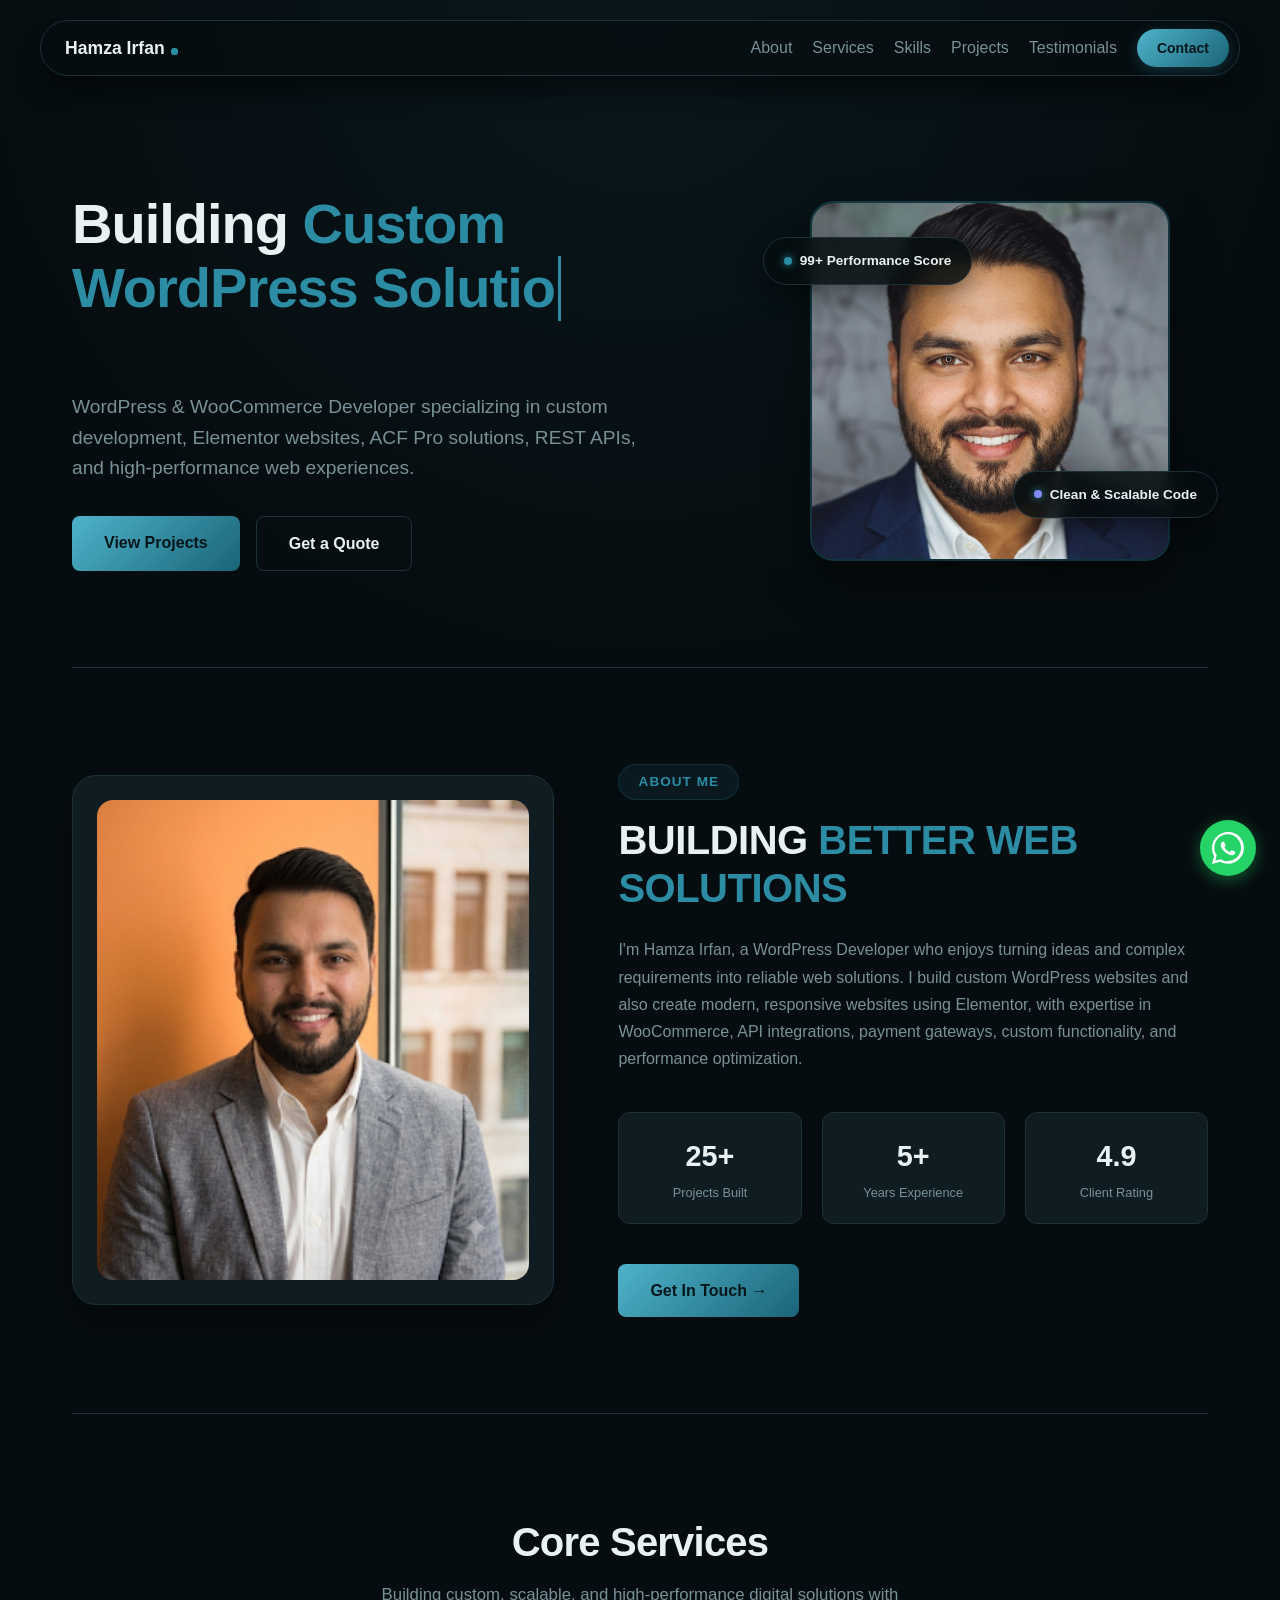
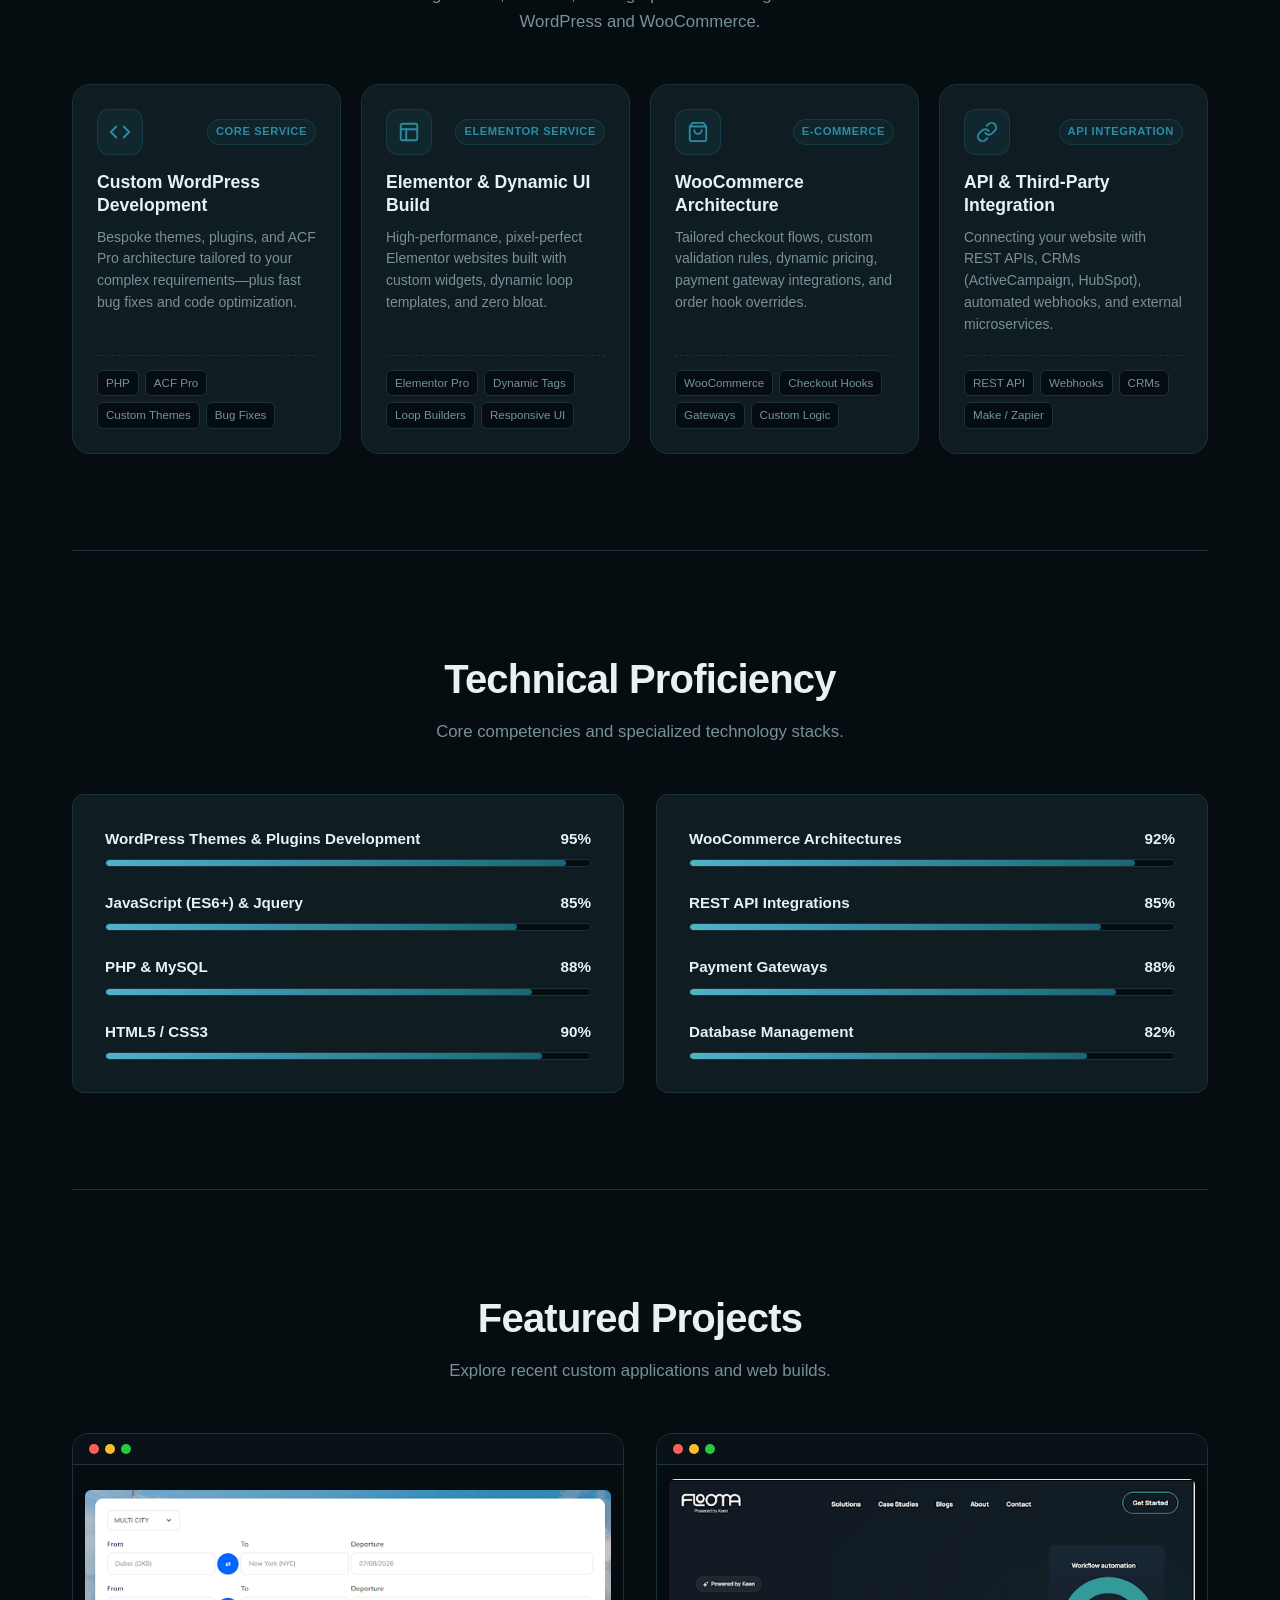
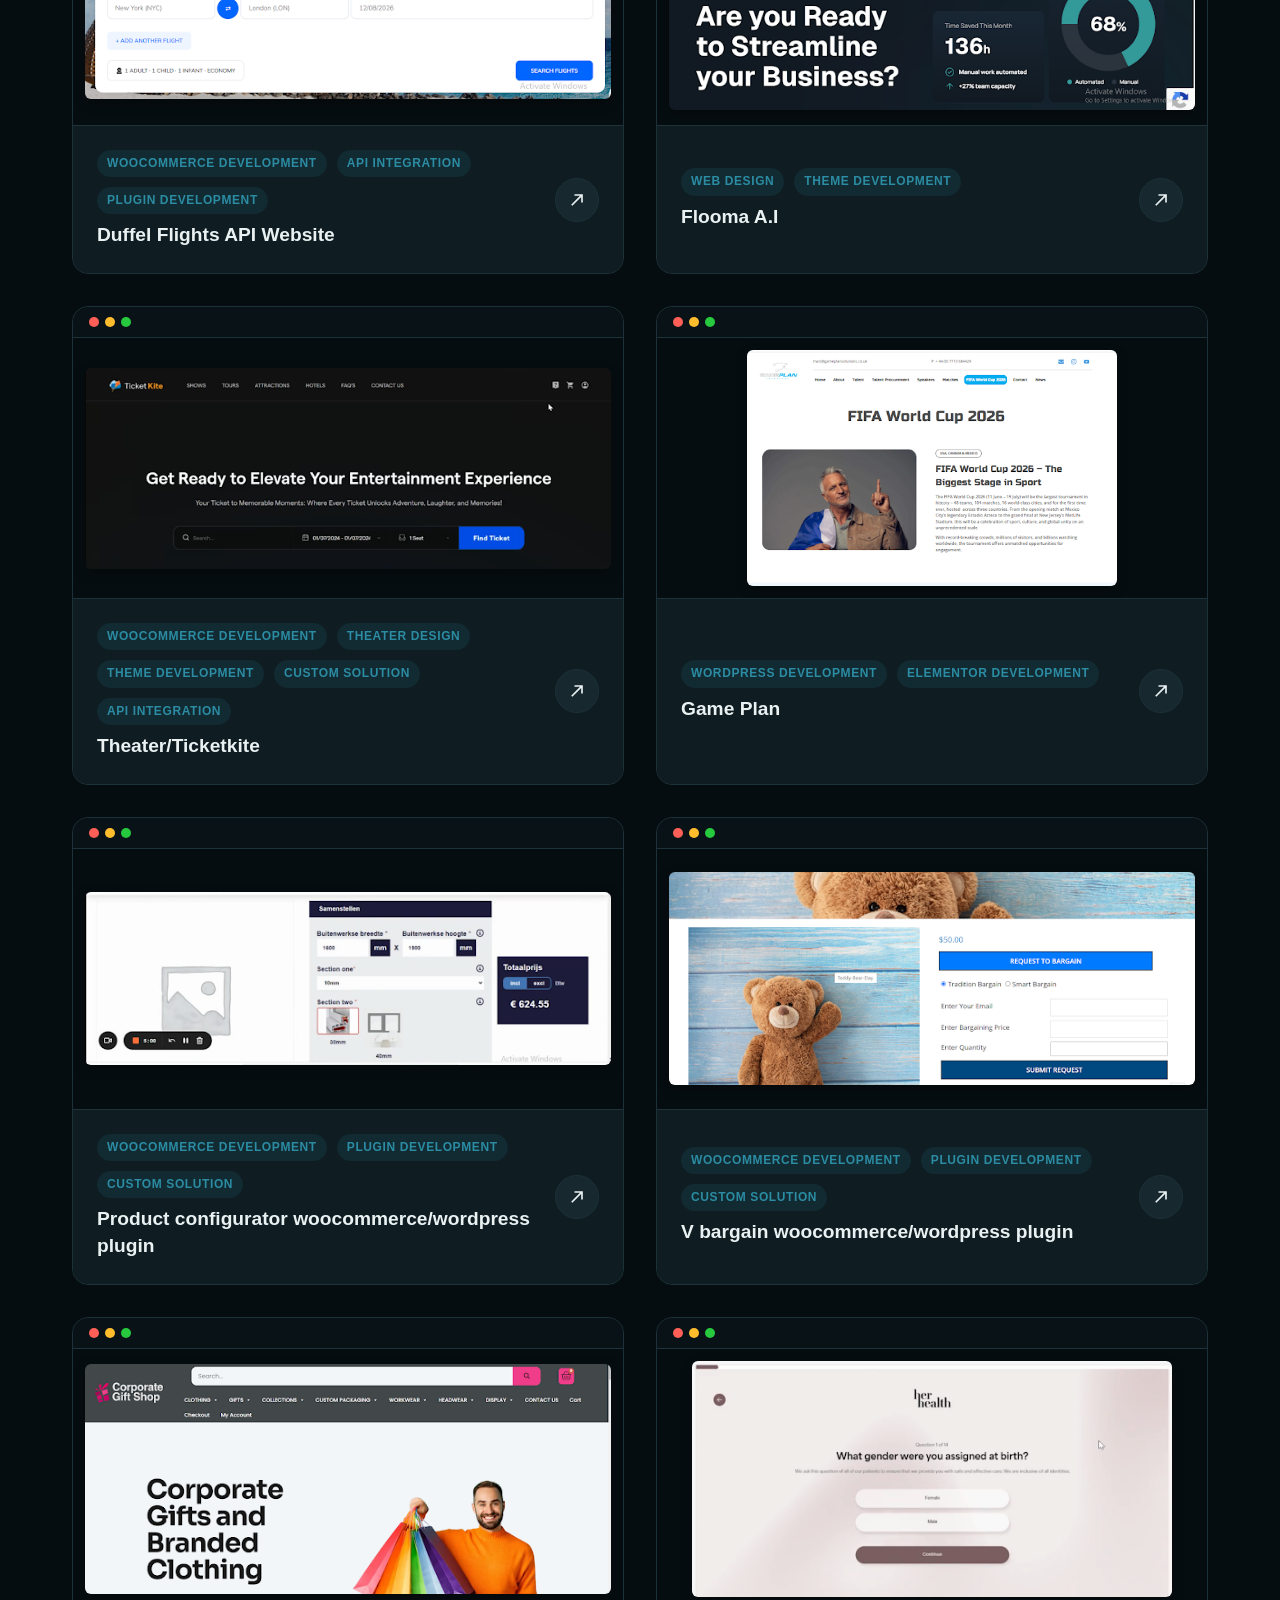
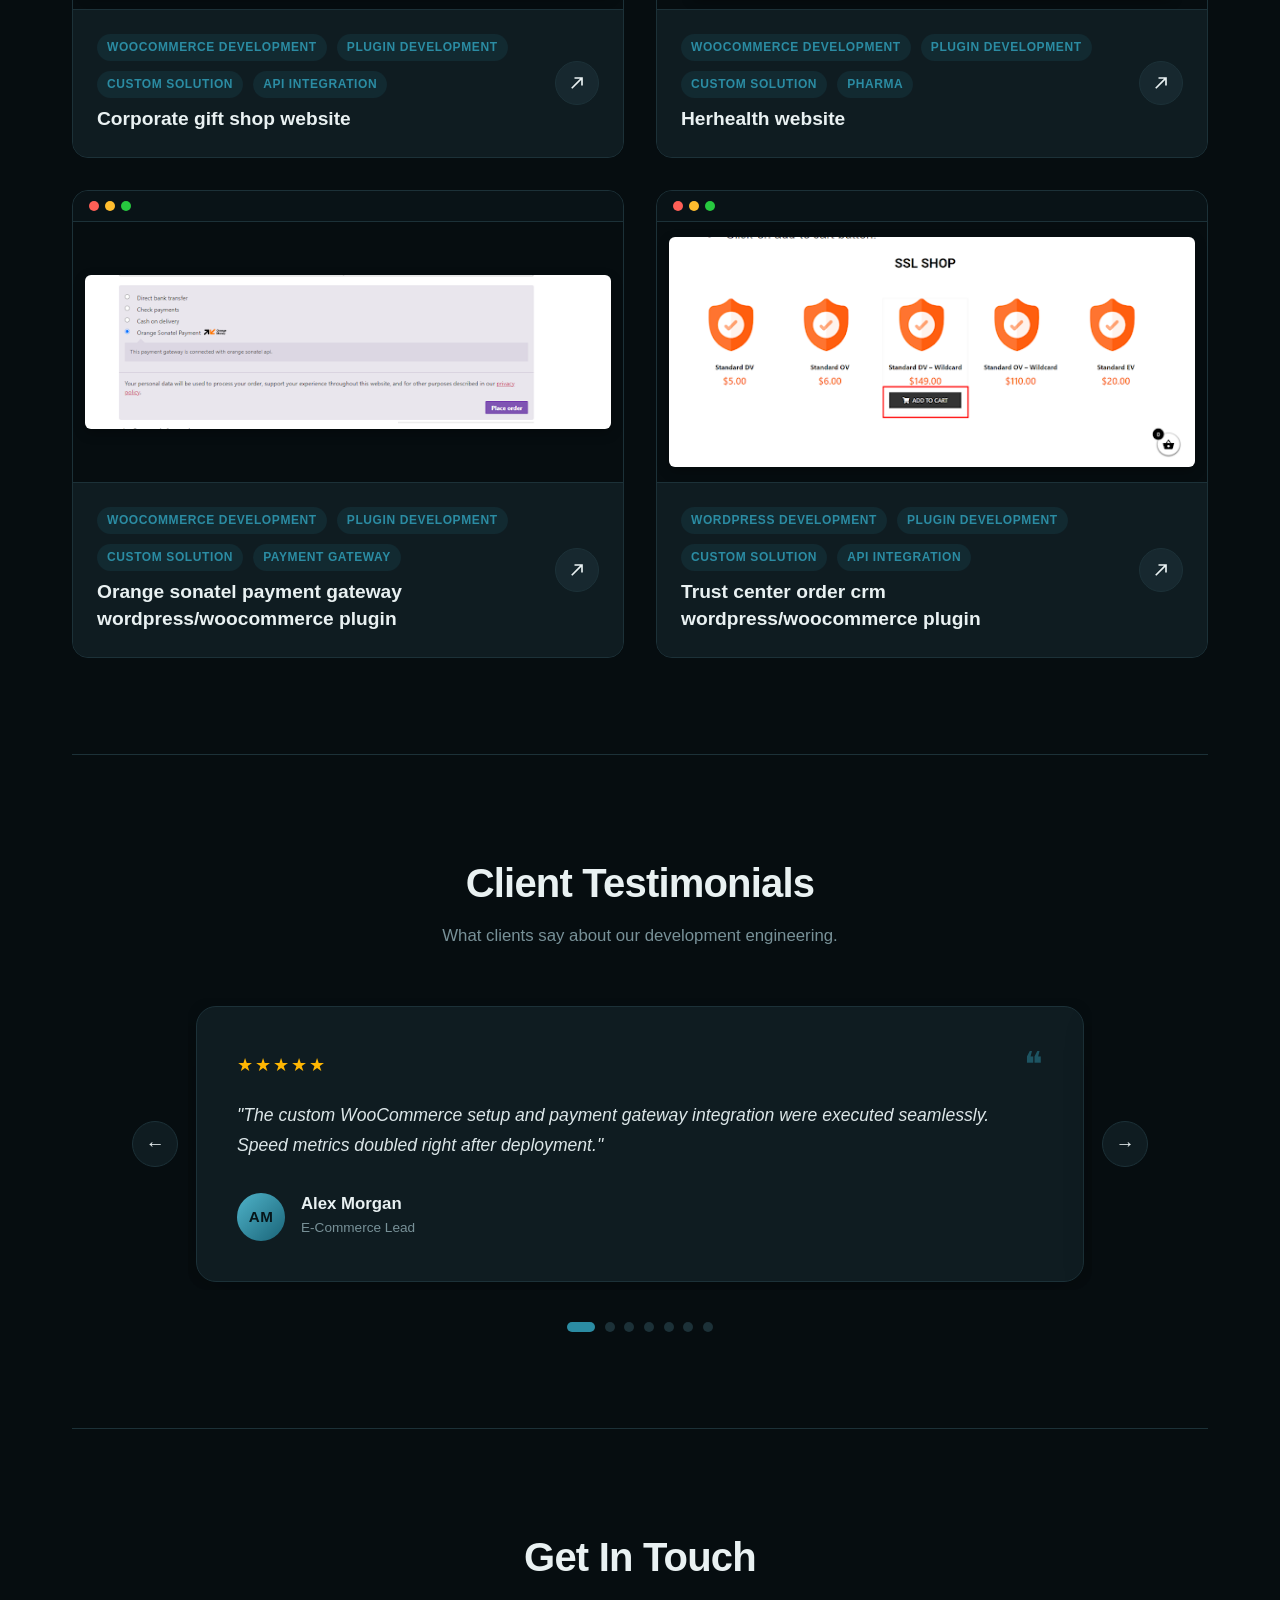
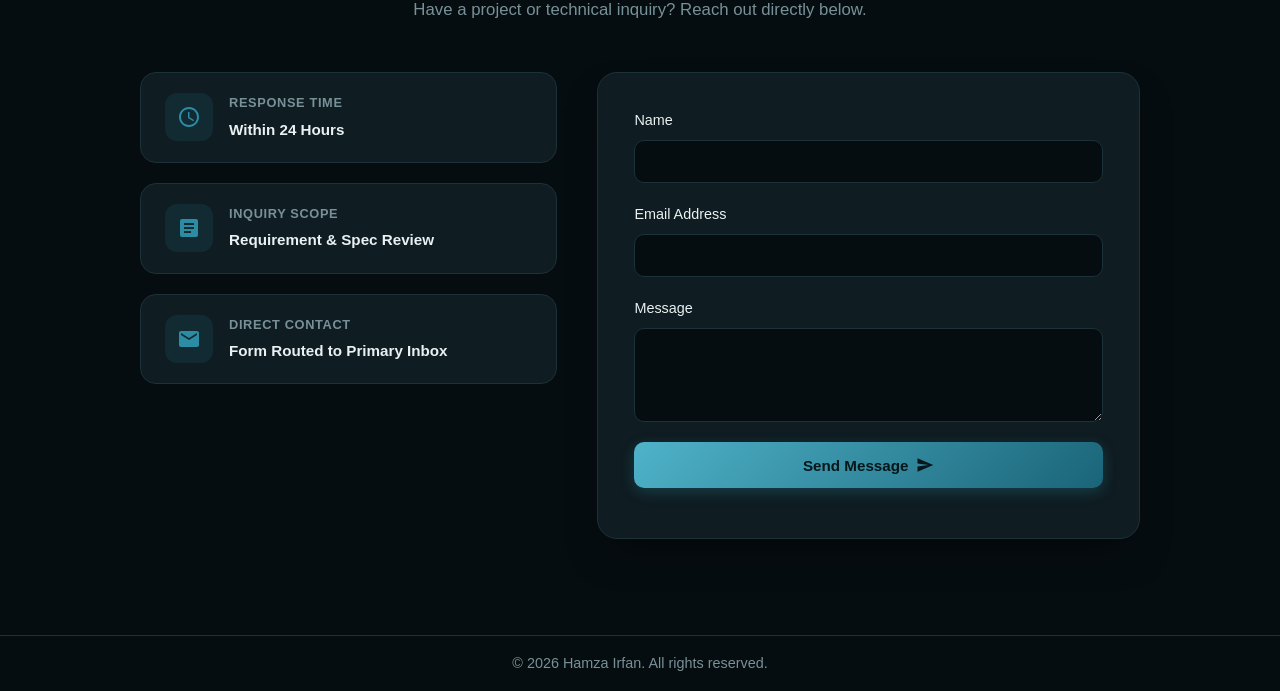
==== index.html @ ff71efd3 "Add files via upload" ====
<!DOCTYPE html>
<html xmlns="http://www.w3.org/1999/xhtml" xmlns:b="http://www.google.com/2005/gml/b" xmlns:data="http://www.google.com/2005/gml/data" xmlns:expr="http://www.google.com/2005/gml/expr"><head><meta http-equiv="Content-Type" content="text/html; charset=UTF-8">
<meta content="width=device-width, initial-scale=1.0" name="viewport">
<title>Hamza Irfan Dev</title>
<link rel="stylesheet" href="common-styles.css">
<link rel="stylesheet" href="homepage.css">
<link rel="stylesheet" href="responsive.css">

</head>
<body>

<!-- HEADER WITH MOBILE DRAWER -->
<header class="header-wrapper">
  <nav class="pill-nav">
    <!-- Brand Logo -->
    <a href="#" class="nav-logo">
      Hamza Irfan<span class="dot-badge"></span>
    </a>

    <!-- Desktop Navigation Menu -->
    <div class="nav-menu">
      <a href="#about" class="nav-link">About</a>
      <a href="#services" class="nav-link">Services</a>
      <a href="#skills" class="nav-link">Skills</a>
      <a href="#projects" class="nav-link">Projects</a>
      <a href="#testimonials" class="nav-link">Testimonials</a>
      <a href="#contact" class="nav-btn">Contact</a>
    </div>

    <!-- Hamburger Toggle Button (Mobile Only) -->
    <button class="hamburger-btn" id="menuToggle" aria-label="Toggle Navigation">
      <span class="bar"></span>
      <span class="bar"></span>
      <span class="bar"></span>
    </button>
  </nav>

  <!-- Mobile Drawer Menu -->
  <div class="mobile-drawer" id="mobileDrawer">
    <div class="drawer-header">
      <a href="#" class="nav-logo">
        Hamza Irfan<span class="dot-badge"></span>
      </a>
      <button class="close-btn" id="menuClose" aria-label="Close Navigation">&times;</button>
    </div>
    <div class="drawer-links">
      <a href="#about" class="drawer-link">About</a>
      <a href="#services" class="drawer-link">Services</a>
      <a href="#skills" class="drawer-link">Skills</a>
      <a href="#projects" class="drawer-link">Projects</a>
      <a href="#testimonials" class="drawer-link">Testimonials</a>
      <a href="#contact" class="drawer-btn">Contact</a>
    </div>
  </div>

  <!-- Overlay Mask -->
  <div class="drawer-overlay" id="drawerOverlay"></div>
</header>

<!-- HOMEPAGE LAYOUT -->
<!-- HERO SECTION WITH ANIMATED FLOATING SHAPES -->
<div class="hero-wrapper">
<section class="hero">
<div class="hero-content reveal">
<h1>
    Building <span class="gradient-text" id="typewriterText">Custom WordPress Sol</span><span class="cursor">&nbsp;</span>
</h1>
<p>WordPress & WooCommerce Developer specializing in custom development, Elementor websites, ACF Pro solutions, REST APIs, and high-performance web experiences.</p>
<div class="hero-btns">
<a class="btn-primary" href="#projects">View Projects</a>
<a class="btn-secondary" href="#contact">Get a Quote</a>
</div>
</div>
<div class="hero-image-container reveal">
<div class="glow-orb"></div>
<div class="floating-object float-1">
<span class="dot"></span> 99+ Performance Score
          </div>
<div class="floating-object float-2">
<span class="dot" style="background:#818cf8;"></span> Clean & Scalable Code
          </div>
<img alt="Developer Portfolio" class="hero-img" src="./index_files/image1786224199.png">
</div>
</section>
</div>
<div class="container">
<!-- ABOUT ME SECTION -->
<section class="section-padding reveal" id="about">
<div class="about-wrapper">
<div class="about-image-card about-image-card-desktop">
<img alt="Developer About Me" src="./index_files/image1786225851.png">
</div>
<div class="about-content-col">
<span class="about-badge">About Me</span>
<h2 class="about-heading">Building <span>Better Web Solutions</span></h2>
<p class="about-description"> I'm Hamza Irfan, a WordPress Developer who enjoys turning ideas and complex requirements into reliable web solutions. I build custom WordPress websites and also create modern, responsive websites using Elementor, with expertise in WooCommerce, API integrations, payment gateways, custom functionality, and performance optimization. </p>
<div class="about-stats-grid" id="statsGrid">
<div class="stat-card">
<div class="stat-number" data-suffix="+" data-target="25">25+</div>
<div class="stat-label">Projects Built</div>
</div>
<div class="stat-card">
<div class="stat-number" data-suffix="+" data-target="5">5+</div>
<div class="stat-label">Years Experience</div>
</div>
<div class="stat-card">
<div class="stat-number" data-decimals="1" data-target="4.9">4.9</div>
<div class="stat-label">Client Rating</div>
</div>
</div>
<div class="about-image-card about-image-card-mobile">
<img alt="Developer About Me" src="./index_files/image1786225851.png">
</div>
<a class="btn-primary" href="#contact">Get In Touch →</a>
</div>
</div>
</section>

<!-- SERVICES SECTION -->
<section class='section-padding reveal' id='services'>
  <div class='section-header'>
    <h2 class='section-title'>Core Services</h2>
    <p class='section-subtitle'>
      Building custom, scalable, and high-performance digital solutions with WordPress and WooCommerce.
    </p>
  </div>

  <div class="services-grid">

    <!-- Service 1 -->
    <div class="service-card">
      <div class="service-header">
        <div class="service-icon">
          <svg fill="none" stroke="currentColor" stroke-linecap="round" stroke-linejoin="round" stroke-width="2" viewBox="0 0 24 24">
            <polyline points="16 18 22 12 16 6"></polyline>
            <polyline points="8 6 2 12 8 18"></polyline>
          </svg>
        </div>
        <span class="service-badge">Core Service</span>
      </div>
      <h3>Custom WordPress Development</h3>
      <p>Bespoke themes, plugins, and ACF Pro architecture tailored to your complex requirements—plus fast bug fixes and code optimization.</p>
      
      <div class="service-tags">
        <span>PHP</span>
        <span>ACF Pro</span>
        <span>Custom Themes</span>
        <span>Bug Fixes</span>
      </div>
    </div>

    <!-- Service 2 -->
    <div class="service-card">
      <div class="service-header">
        <div class="service-icon">
          <svg fill="none" stroke="currentColor" stroke-linecap="round" stroke-linejoin="round" stroke-width="2" viewBox="0 0 24 24">
            <rect height="18" rx="2" ry="2" width="18" x="3" y="3"></rect>
            <line x1="3" x2="21" y1="9" y2="9"></line>
            <line x1="9" x2="9" y1="21" y2="9"></line>
          </svg>
        </div>
        <span class="service-badge">Elementor Service</span>
      </div>
      <h3>Elementor &amp; Dynamic UI Build</h3>
      <p>High-performance, pixel-perfect Elementor websites built with custom widgets, dynamic loop templates, and zero bloat.</p>
      
      <div class="service-tags">
        <span>Elementor Pro</span>
        <span>Dynamic Tags</span>
        <span>Loop Builders</span>
        <span>Responsive UI</span>
      </div>
    </div>

    <!-- Service 3 -->
    <div class="service-card">
      <div class="service-header">
        <div class="service-icon">
          <svg fill="none" stroke="currentColor" stroke-linecap="round" stroke-linejoin="round" stroke-width="2" viewBox="0 0 24 24">
            <path d="M6 2L3 6v14a2 2 0 0 0 2 2h14a2 2 0 0 0 2-2V6l-3-4z"></path>
            <line x1="3" x2="21" y1="6" y2="6"></line>
            <path d="M16 10a4 4 0 0 1-8 0"></path>
          </svg>
        </div>
        <span class="service-badge">E-Commerce</span>
      </div>
      <h3>WooCommerce Architecture</h3>
      <p>Tailored checkout flows, custom validation rules, dynamic pricing, payment gateway integrations, and order hook overrides.</p>
      
      <div class="service-tags">
        <span>WooCommerce</span>
        <span>Checkout Hooks</span>
        <span>Gateways</span>
        <span>Custom Logic</span>
      </div>
    </div>

    <!-- Service 4 -->
    <div class="service-card">
      <div class="service-header">
        <div class="service-icon">
          <svg fill="none" stroke="currentColor" stroke-linecap="round" stroke-linejoin="round" stroke-width="2" viewBox="0 0 24 24">
            <path d="M10 13a5 5 0 0 0 7.54.54l3-3a5 5 0 0 0-7.07-7.07l-1.72 1.71"></path>
            <path d="M14 11a5 5 0 0 0-7.54-.54l-3 3a5 5 0 0 0 7.07 7.07l1.71-1.71"></path>
          </svg>
        </div>
        <span class="service-badge">API Integration</span>
      </div>
      <h3>API &amp; Third-Party Integration</h3>
      <p>Connecting your website with REST APIs, CRMs (ActiveCampaign, HubSpot), automated webhooks, and external microservices.</p>
      
      <div class="service-tags">
        <span>REST API</span>
        <span>Webhooks</span>
        <span>CRMs</span>
        <span>Make / Zapier</span>
      </div>
    </div>

  </div>

</section>

<!-- SKILLS SETS SECTION -->
<section class="section-padding reveal" id="skills">
<h2 class="section-title">Technical Proficiency</h2>
<p class="section-subtitle">Core competencies and specialized technology stacks.</p>
<div class="skills-grid">
<div class="skill-card">
<div class="skill-item">
<div class="skill-info"><span>WordPress Themes &amp; Plugins Development</span><span>95%</span></div>
<div class="progress-bar-bg"><div class="progress-bar-fill" data-progress="95%"></div></div>
</div>
<div class="skill-item">
<div class="skill-info"><span>JavaScript (ES6+) &amp; Jquery</span><span>85%</span></div>
<div class="progress-bar-bg"><div class="progress-bar-fill" data-progress="85%"></div></div>
</div>
<div class="skill-item">
<div class="skill-info"><span>PHP &amp; MySQL</span><span>88%</span></div>
<div class="progress-bar-bg"><div class="progress-bar-fill" data-progress="88%"></div></div>
</div>
<div class="skill-item">
<div class="skill-info"><span>HTML5 / CSS3</span><span>90%</span></div>
<div class="progress-bar-bg"><div class="progress-bar-fill" data-progress="90%"></div></div>
</div>
</div>
<div class="skill-card">
<div class="skill-item">
<div class="skill-info"><span>WooCommerce Architectures</span><span>92%</span></div>
<div class="progress-bar-bg"><div class="progress-bar-fill" data-progress="92%"></div></div>
</div>
<div class="skill-item">
<div class="skill-info"><span>REST API Integrations</span><span>85%</span></div>
<div class="progress-bar-bg"><div class="progress-bar-fill" data-progress="85%"></div></div>
</div>
<div class="skill-item">
<div class="skill-info"><span>Payment Gateways</span><span>88%</span></div>
<div class="progress-bar-bg"><div class="progress-bar-fill" data-progress="88%"></div></div>
</div>
<div class="skill-item">
<div class="skill-info"><span>Database Management</span><span>82%</span></div>
<div class="progress-bar-bg"><div class="progress-bar-fill" data-progress="82%"></div></div>
</div>
</div>
</div>
</section>

<!-- FEATURED PROJECTS SECTION -->
<section class="section-padding reveal" id="projects">
  <h2 class="section-title">Featured Projects</h2>
  <p class="section-subtitle">Explore recent custom applications and web builds.</p>
  
  <div id="portfolioGrid">
    <div class="section" id="main">
      <div class="widget Blog" data-version="1" id="Blog1">
        
        <!-- Project 1 -->
        <article class="portfolio-card">
          <div class="browser-header">
            <span class="browser-dot"></span>
            <span class="browser-dot"></span>
            <span class="browser-dot"></span>
          </div>
          <div class="image-viewport">
            <img class="portfolio-thumbnail" src="./index_files/duffel.png" alt="Duffel Flights API Website">
          </div>
          <div class="portfolio-content">
            <div class="portfolio-info">
              <div class="portfolio-info-snippet-container">
                <div class="portfolio-snippet">WooCommerce Development</div>
                <div class="portfolio-snippet">API Integration</div>
                <div class="portfolio-snippet">Plugin Development</div>
              </div>
              <h3 class="portfolio-title"><a href="/project-duffel-flights.html">Duffel Flights API Website</a></h3>
            </div>
            <a aria-label="View Project" class="circle-arrow-btn" href="/project-duffel-flights.html">
              <svg class="icon-small" fill="currentColor" viewBox="0 0 24 24" xmlns="http://www.w3.org/2000/svg"><path d="M5,17.59L15.59,7H9V5H19V15H17V8.41L6.41,19L5,17.59Z"></path></svg>
            </a>
          </div>
        </article>

        <!-- Project 2 -->
        <article class="portfolio-card">
          <div class="browser-header">
            <span class="browser-dot"></span>
            <span class="browser-dot"></span>
            <span class="browser-dot"></span>
          </div>
          <div class="image-viewport">
            <img class="portfolio-thumbnail" src="./index_files/flooma.png" alt="Flooma A.I">
          </div>
          <div class="portfolio-content">
            <div class="portfolio-info">
              <div class="portfolio-info-snippet-container">
                <div class="portfolio-snippet">Web Design</div>
                <div class="portfolio-snippet">Theme Development</div>
              </div>
              <h3 class="portfolio-title"><a href="/project-flooma.html">Flooma A.I</a></h3>
            </div>
            <a aria-label="View Project" class="circle-arrow-btn" href="/project-flooma.html">
              <svg class="icon-small" fill="currentColor" viewBox="0 0 24 24" xmlns="http://www.w3.org/2000/svg"><path d="M5,17.59L15.59,7H9V5H19V15H17V8.41L6.41,19L5,17.59Z"></path></svg>
            </a>
          </div>
        </article>

        <!-- Project 3 -->
        <article class="portfolio-card">
          <div class="browser-header">
            <span class="browser-dot"></span>
            <span class="browser-dot"></span>
            <span class="browser-dot"></span>
          </div>
          <div class="image-viewport">
            <img class="portfolio-thumbnail" src="./index_files/ticketkite.png" alt="Theater/Ticketkite">
          </div>
          <div class="portfolio-content">
            <div class="portfolio-info">
              <div class="portfolio-info-snippet-container">
                <div class="portfolio-snippet">WooCommerce Development</div>
                <div class="portfolio-snippet">Theater Design</div>
                <div class="portfolio-snippet">Theme Development</div>
                <div class="portfolio-snippet">Custom Solution</div>
                <div class="portfolio-snippet">API Integration</div>
              </div>
              <h3 class="portfolio-title"><a href="/project-ticketkite.html">Theater/Ticketkite</a></h3>
            </div>
            <a aria-label="View Project" class="circle-arrow-btn" href="/project-ticketkite.html">
              <svg class="icon-small" fill="currentColor" viewBox="0 0 24 24" xmlns="http://www.w3.org/2000/svg"><path d="M5,17.59L15.59,7H9V5H19V15H17V8.41L6.41,19L5,17.59Z"></path></svg>
            </a>
          </div>
        </article>

        <!-- Project 4 -->
        <article class="portfolio-card">
          <div class="browser-header">
            <span class="browser-dot"></span>
            <span class="browser-dot"></span>
            <span class="browser-dot"></span>
          </div>
          <div class="image-viewport">
            <img class="portfolio-thumbnail" src="./index_files/gameplan.png" alt="Game Plan">
          </div>
          <div class="portfolio-content">
            <div class="portfolio-info">
              <div class="portfolio-info-snippet-container">
                <div class="portfolio-snippet">Wordpress Development</div>
                <div class="portfolio-snippet">Elementor Development</div>
              </div>
              <h3 class="portfolio-title"><a href="/project-gameplan.html">Game Plan</a></h3>
            </div>
            <a aria-label="View Project" class="circle-arrow-btn" href="/project-gameplan.html">
              <svg class="icon-small" fill="currentColor" viewBox="0 0 24 24" xmlns="http://www.w3.org/2000/svg"><path d="M5,17.59L15.59,7H9V5H19V15H17V8.41L6.41,19L5,17.59Z"></path></svg>
            </a>
          </div>
        </article>

        <!-- Project 5 -->
        <article class="portfolio-card">
          <div class="browser-header">
            <span class="browser-dot"></span>
            <span class="browser-dot"></span>
            <span class="browser-dot"></span>
          </div>
          <div class="image-viewport">
            <img class="portfolio-thumbnail" src="./index_files/product_configurator.png" alt="Product configurator plugin">
          </div>
          <div class="portfolio-content">
            <div class="portfolio-info">
              <div class="portfolio-info-snippet-container">
                <div class="portfolio-snippet">Woocommerce Development</div> 
                <div class="portfolio-snippet">Plugin Development</div> 
                <div class="portfolio-snippet">Custom Solution</div>
              </div>
              <h3 class="portfolio-title"><a href="/project-configurator.html">Product configurator woocommerce/wordpress plugin</a></h3>
            </div>
            <a aria-label="View Project" class="circle-arrow-btn" href="/project-configurator.html">
              <svg class="icon-small" fill="currentColor" viewBox="0 0 24 24" xmlns="http://www.w3.org/2000/svg"><path d="M5,17.59L15.59,7H9V5H19V15H17V8.41L6.41,19L5,17.59Z"></path></svg>
            </a>
          </div>
        </article>

        <!-- Project 6 -->
        <article class="portfolio-card">
          <div class="browser-header">
            <span class="browser-dot"></span>
            <span class="browser-dot"></span>
            <span class="browser-dot"></span>
          </div>
          <div class="image-viewport">
            <img class="portfolio-thumbnail" src="./index_files/vbargain.png" alt="V bargain plugin">
          </div>
          <div class="portfolio-content">
            <div class="portfolio-info">
              <div class="portfolio-info-snippet-container">
                <div class="portfolio-snippet">Woocommerce Development</div>
                <div class="portfolio-snippet">Plugin Development</div>
                <div class="portfolio-snippet">Custom Solution</div>
              </div>
              <h3 class="portfolio-title"><a href="/project-vbargain.html">V bargain woocommerce/wordpress plugin</a></h3>
            </div>
            <a aria-label="View Project" class="circle-arrow-btn" href="/project-vbargain.html">
              <svg class="icon-small" fill="currentColor" viewBox="0 0 24 24" xmlns="http://www.w3.org/2000/svg"><path d="M5,17.59L15.59,7H9V5H19V15H17V8.41L6.41,19L5,17.59Z"></path></svg>
            </a>
          </div>
        </article>

        <!-- Project 7 -->
        <article class="portfolio-card">
          <div class="browser-header">
            <span class="browser-dot"></span>
            <span class="browser-dot"></span>
            <span class="browser-dot"></span>
          </div>
          <div class="image-viewport">
            <img class="portfolio-thumbnail" src="./index_files/corporate_gift_shop.png" alt="Corporate gift shop website">
          </div>
          <div class="portfolio-content">
            <div class="portfolio-info">
              <div class="portfolio-info-snippet-container">
                <div class="portfolio-snippet">Woocommerce Development</div>
                <div class="portfolio-snippet">Plugin Development</div>
                <div class="portfolio-snippet">Custom Solution</div> 
                <div class="portfolio-snippet">API Integration</div>
              </div>
              <h3 class="portfolio-title"><a href="/project-corporate-gift-shop.html">Corporate gift shop website</a></h3>
            </div>
            <a aria-label="View Project" class="circle-arrow-btn" href="/project-corporate-gift-shop.html">
              <svg class="icon-small" fill="currentColor" viewBox="0 0 24 24" xmlns="http://www.w3.org/2000/svg"><path d="M5,17.59L15.59,7H9V5H19V15H17V8.41L6.41,19L5,17.59Z"></path></svg>
            </a>
          </div>
        </article>

        <!-- Project 8 -->
        <article class="portfolio-card">
          <div class="browser-header">
            <span class="browser-dot"></span>
            <span class="browser-dot"></span>
            <span class="browser-dot"></span>
          </div>
          <div class="image-viewport">
            <img class="portfolio-thumbnail" src="./index_files/herhealth.png" alt="Herhealth website">
          </div>
          <div class="portfolio-content">
            <div class="portfolio-info">
              <div class="portfolio-info-snippet-container">
                <div class="portfolio-snippet">Woocommerce Development</div>
                <div class="portfolio-snippet">Plugin Development</div>
                <div class="portfolio-snippet">Custom Solution</div>
                <div class="portfolio-snippet">Pharma</div>
              </div>
              <h3 class="portfolio-title"><a href="/project-herhealth.html">Herhealth website</a></h3>
            </div>
            <a aria-label="View Project" class="circle-arrow-btn" href="/project-herhealth.html">
              <svg class="icon-small" fill="currentColor" viewBox="0 0 24 24" xmlns="http://www.w3.org/2000/svg"><path d="M5,17.59L15.59,7H9V5H19V15H17V8.41L6.41,19L5,17.59Z"></path></svg>
            </a>
          </div>
        </article>

        <!-- Project 9 -->
        <article class="portfolio-card">
          <div class="browser-header">
            <span class="browser-dot"></span>
            <span class="browser-dot"></span>
            <span class="browser-dot"></span>
          </div>
          <div class="image-viewport">
            <img class="portfolio-thumbnail" src="./index_files/orange_sonatel_payment_gateway.png" alt="Orange sonatel payment gateway wordpress/woocommerce plugin">
          </div>
          <div class="portfolio-content">
            <div class="portfolio-info">
              <div class="portfolio-info-snippet-container">
                <div class="portfolio-snippet">Woocommerce Development</div> 
                <div class="portfolio-snippet">Plugin Development</div>
                <div class="portfolio-snippet">Custom Solution</div> 
                <div class="portfolio-snippet">Payment Gateway</div>
              </div>
              <h3 class="portfolio-title"><a href="project-orange-sonatel-payment-gateway.html">Orange sonatel payment gateway wordpress/woocommerce plugin</a></h3>
            </div>
            <a aria-label="View Project" class="circle-arrow-btn" href="project-orange-sonatel-payment-gateway.html">
              <svg class="icon-small" fill="currentColor" viewBox="0 0 24 24" xmlns="http://www.w3.org/2000/svg"><path d="M5,17.59L15.59,7H9V5H19V15H17V8.41L6.41,19L5,17.59Z"></path></svg>
            </a>
          </div>
        </article>

        <!-- Project 10 -->
        <article class="portfolio-card">
          <div class="browser-header">
            <span class="browser-dot"></span>
            <span class="browser-dot"></span>
            <span class="browser-dot"></span>
          </div>
          <div class="image-viewport">
            <img class="portfolio-thumbnail" src="./index_files/order_crm.png" alt="Trust center order crm wordpress/woocommerce plugin">
          </div>
          <div class="portfolio-content">
            <div class="portfolio-info">
              <div class="portfolio-info-snippet-container">
                <div class="portfolio-snippet">Wordpress Development</div> 
                <div class="portfolio-snippet">Plugin Development</div>
                <div class="portfolio-snippet">Custom Solution</div>
                <div class="portfolio-snippet">API Integration</div> 
              </div>
              <h3 class="portfolio-title"><a href="project-trustcenter-order-crm.html">Trust center order crm wordpress/woocommerce plugin</a></h3>
            </div>
            <a aria-label="View Project" class="circle-arrow-btn" href="project-trustcenter-order-crm.html">
              <svg class="icon-small" fill="currentColor" viewBox="0 0 24 24" xmlns="http://www.w3.org/2000/svg"><path d="M5,17.59L15.59,7H9V5H19V15H17V8.41L6.41,19L5,17.59Z"></path></svg>
            </a>
          </div>
        </article>

      </div>
    </div>
  </div>
</section>

<!-- TESTIMONIALS SECTION -->
<section class="section-padding reveal" id="testimonials">
<div class="section-header">
<h2 class="section-title">Client Testimonials</h2>
<p class="section-subtitle">What clients say about our development engineering.</p>
</div>
<div class="testimonial-slider-wrapper">
<button aria-label="Previous Testimonial" class="slider-arrow prev" id="prevTestimonial">←</button>
<div class="testimonial-viewport" id="testimonialViewport">
<div class="testimonial-track" id="testimonialTrack" style="transform: translateX(-500%);">
<!-- Slide 1 -->
<div class="testimonial-slide">
<div class="testimonial-card">
<div class="card-header">
<div class="star-rating">★★★★★</div>
<div class="quote-icon">❝</div>
</div>
<p class="testimonial-text">"Built our Ticketkite theatre booking engine from scratch. The real-time interactive seat reservation grid handles high peak-traffic show launches flawlessly."</p>
<div class="client-meta">
<div class="client-avatar">TK</div>
<div class="client-details">
<h4>Marcus Vance</h4>
<span>Operations Manager</span>
</div>
</div>
</div>
</div>
<!-- Slide 2 -->
<div class="testimonial-slide">
<div class="testimonial-card">
<div class="card-header">
<div class="star-rating">★★★★★</div>
<div class="quote-icon">❝</div>
</div>
<p class="testimonial-text">"The custom Vbargain WooCommerce plugin transformed our store. Customers love the live price-bargaining feature, and our checkout conversions spiked immediately."</p>
<div class="client-meta">
<div class="client-avatar">VB</div>
<div class="client-details">
<h4>Elena Rostova</h4>
<span>E-Commerce Director</span>
</div>
</div>
</div>
</div>
<!-- Slide 3 -->
<div class="testimonial-slide">
<div class="testimonial-card">
<div class="card-header">
<div class="star-rating">★★★★★</div>
<div class="quote-icon">❝</div>
</div>
<p class="testimonial-text">"Seamless integration with the Duffel Flight API. Search results, real-time fare updates, and instant ticket issuance run without a single glitch."</p>
<div class="client-meta">
<div class="client-avatar">DF</div>
<div class="client-details">
<h4>Julian Hayes</h4>
<span>Head of Product</span>
</div>
</div>
</div>
</div>
<!-- Slide 4 -->
<div class="testimonial-slide">
<div class="testimonial-card">
<div class="card-header">
<div class="star-rating">★★★★★</div>
<div class="quote-icon">❝</div>
</div>
<p class="testimonial-text">"Flooma AI needed cutting-edge, complex interactive animations. The execution was silky smooth, fast-loading, and completely elevated our visual brand."</p>
<div class="client-meta">
<div class="client-avatar">FA</div>
<div class="client-details">
<h4>Sarah Jenkins</h4>
<span>Creative Lead</span>
</div>
</div>
</div>
</div>
<!-- Slide 5 -->
<div class="testimonial-slide">
<div class="testimonial-card">
<div class="card-header">
<div class="star-rating">★★★★★</div>
<div class="quote-icon">❝</div>
</div>
<p class="testimonial-text">"Engineered an intuitive health quiz workflow that dynamically recommends custom WooCommerce product stacks based on user answers. Brilliant work!"</p>
<div class="client-meta">
<div class="client-avatar">HH</div>
<div class="client-details">
<h4>Dr. Clara Bennett</h4>
<span>Founder</span>
</div>
</div>
</div>
</div>
<!-- Slide 6 -->
<div class="testimonial-slide">
<div class="testimonial-card">
<div class="card-header">
<div class="star-rating">★★★★★</div>
<div class="quote-icon">❝</div>
</div>
<p class="testimonial-text">"The custom WooCommerce setup and payment gateway integration were executed seamlessly. Speed metrics doubled right after deployment."</p>
<div class="client-meta">
<div class="client-avatar">AM</div>
<div class="client-details">
<h4>Alex Morgan</h4>
<span>E-Commerce Lead</span>
</div>
</div>
</div>
</div>
<!-- Slide 7 -->
<div class="testimonial-slide">
<div class="testimonial-card">
<div class="card-header">
<div class="star-rating">★★★★★</div>
<div class="quote-icon">❝</div>
</div>
<p class="testimonial-text">"The project was delivered fast with pixel-perfect responsive layouts on mobile devices. Highly recommended developer!"</p>
<div class="client-meta">
<div class="client-avatar">DM</div>
<div class="client-details">
<h4>David Miller</h4>
<span>Founder &amp; CTO</span>
</div>
</div>
</div>
</div>
</div>
</div>
<button aria-label="Next Testimonial" class="slider-arrow next" id="nextTestimonial">→</button>
</div>
<!-- Pagination Dots -->
<div class="slider-pagination" id="testimonialDots"></div>
</section>
<!-- CONTACT SECTION -->
<!-- CONTACT SECTION -->
<section class="section-padding reveal" id="contact">
  <h2 class="section-title">Get In Touch</h2>
  <p class="section-subtitle">Have a project or technical inquiry? Reach out directly below.</p>
  
  <div class="contact-container">
    <!-- Left Column: Contact Details & Info Cards -->
    <div class="contact-info">
      <!-- Card 1: Response Expectation -->
      <div class="info-card">
        <div class="info-icon">
          <svg fill="currentColor" viewBox="0 0 24 24" xmlns="http://www.w3.org/2000/svg">
            <path d="M11.99 2C6.47 2 2 6.48 2 12s4.47 10 9.99 10C17.52 22 22 17.52 22 12S17.52 2 11.99 2zM12 20c-4.42 0-8-3.58-8-8s3.58-8 8-8 8 3.58 8 8-3.58 8-8 8zm.5-13H11v6l5.25 3.15.75-1.23-4.5-2.67z"/>
          </svg>
        </div>
        <div class="info-text">
          <span class="info-label">Response Time</span>
          <span class="info-value">Within 24 Hours</span>
        </div>
      </div>

      <!-- Option A: Technical Inquiry Workflow -->
      <div class="info-card">
        <div class="info-icon">
          <svg fill="currentColor" viewBox="0 0 24 24" xmlns="http://www.w3.org/2000/svg">
            <path d="M19 3H5c-1.1 0-2 .9-2 2v14c0 1.1.9 2 2 2h14c1.1 0 2-.9 2-2V5c0-1.1-.9-2-2-2zm-5 14H7v-2h7v2zm3-4H7v-2h10v2zm0-4H7V7h10v2z"/>
          </svg>
        </div>
        <div class="info-text">
          <span class="info-label">Inquiry Scope</span>
          <span class="info-value">Requirement & Spec Review</span>
        </div>
      </div>

      <!-- Option B: Direct Communication Channel -->
      <div class="info-card">
        <div class="info-icon">
          <svg fill="currentColor" viewBox="0 0 24 24" xmlns="http://www.w3.org/2000/svg">
            <path d="M20 4H4c-1.1 0-1.99.9-1.99 2L2 18c0 1.1.9 2 2 2h16c1.1 0 2-.9 2-2V6c0-1.1-.9-2-2-2zm0 4l-8 5-8-5V6l8 5 8-5v2z"/>
          </svg>
        </div>
        <div class="info-text">
          <span class="info-label">Direct Contact</span>
          <span class="info-value">Form Routed to Primary Inbox</span>
        </div>
      </div>
    </div>

    <!-- Right Column: Styled Form Wrapper -->
    <div class="contact-form-wrapper">
      <form id="contactForm">
        <input name="access_key" type="hidden" value="a5814c4b-ae24-4b65-80e0-f04c8d7ba595">
        
        <div class="form-group">
          <label for="name">Name</label>
          <input id="name" name="name" placeholder="" required="required" type="text">
        </div>

        <div class="form-group">
          <label for="email">Email Address</label>
          <input id="email" name="email" placeholder="" required="required" type="email">
        </div>

        <div class="form-group">
          <label for="message">Message</label>
          <textarea id="message" name="message" placeholder="" required="required" rows="4"></textarea>
        </div>

        <button class="btn-primary-contact" type="submit">
          <span>Send Message</span>
          <svg class="btn-icon" fill="currentColor" viewBox="0 0 24 24" xmlns="http://www.w3.org/2000/svg">
            <path d="M2.01 21L23 12 2.01 3 2 10l15 2-15 2z"/>
          </svg>
        </button>
        <div id="form-result"></div>
      </form>
    </div>
  </div>
</section>
</div>
<!-- SINGLE POST VIEW -->
<!-- FOOTER -->
<footer>
<div class="container">
<p>© <script>document.write(new Date().getFullYear())</script> Hamza Irfan. All rights reserved.</p>
</div>
</footer>
<!-- INTERACTIVE JAVASCRIPT -->
<script src="scripts.js"></script>

<!-- Floating WhatsApp Button -->
<a href='https://wa.me/03256119158?text=Hi%20Hamza,%20I%20visited%20your%20portfolio%20and%20would%20like%20to%20discuss%20a%20project!' 
   class='whatsapp-float' 
   target='_blank' 
   rel='noopener noreferrer' 
   aria-label='Chat on WhatsApp'>
  <svg viewBox="0 0 32 32" class="whatsapp-icon" xmlns="http://www.w3.org/2000/svg">
    <path d="M16 0c-8.837 0-16 7.163-16 16 0 2.825 0.737 5.607 2.137 8.048l-2.137 7.952 8.135-2.135c2.372 1.3 5.060 1.987 7.865 1.987 8.837 0 16-7.163 16-16s-7.163-16-16-16zM16 29.333c-2.458 0-4.862-0.652-6.973-1.888l-0.5-0.292-5.18 1.358 1.383-5.147-0.322-0.512c-1.358-2.162-2.075-4.667-2.075-7.185 0-7.352 5.982-13.333 13.333-13.333s13.333 5.982 13.333 13.333-5.982 13.333-13.333 13.333zM22.502 19.333c-0.357-0.178-2.113-1.043-2.44-1.162s-0.565-0.178-0.803 0.178c-0.238 0.357-0.923 1.162-1.132 1.4s-0.417 0.268-0.773 0.089c-0.357-0.178-1.506-0.555-2.868-1.769-1.060-0.945-1.776-2.112-1.984-2.468s-0.022-0.548 0.156-0.725c0.161-0.16 0.357-0.417 0.535-0.625s0.238-0.357 0.357-0.595c0.119-0.238 0.060-0.446-0.030-0.625s-0.803-1.933-1.101-2.647c-0.29-0.695-0.585-0.601-0.803-0.612s-0.446-0.012-0.684-0.012c-0.238 0-0.625 0.089-0.952 0.446s-1.249 1.22-1.249 2.975 1.279 3.451 1.457 3.689c0.178 0.238 2.518 3.844 6.101 5.391 0.852 0.368 1.518 0.588 2.037 0.753 0.856 0.272 1.635 0.234 2.251 0.142 0.687-0.103 2.113-0.863 2.41-1.696s0.298-1.547 0.208-1.696c-0.089-0.149-0.327-0.238-0.684-0.417z"/>
  </svg>
</a>

</body></html>
---- common-styles.css ----
/* ==========================================================================
CSS VARIABLES & BASE STYLES
========================================================================== */
:root {
--bg-color: #060d10;
--bg-color-rgb: 6, 13, 16;
--card-bg: #0f1c21;
--card-hover: #17282f;
--text-main: #e9f1f2;
--text-muted: #789198;
--accent-color: #2b8ca3;
--accent-color-rgb: 43, 140, 163;
--accent-color-hover: #227186;
--accent-gradient: linear-gradient(135deg, #4fb3c9 0%, #1a6478 100%);
--border-color: #1c3138;
--accent-text-on: #06161a;
--whatsapp-color: #25d366;
--whatsapp-color-rgb: 37, 211, 102;
--star-color: #ffb703;
--text-secondary: #dce6e8;
--font-family: 'Inter', -apple-system, BlinkMacSystemFont, "Segoe UI", Roboto, sans-serif;
}
* { box-sizing: border-box; margin: 0; padding: 0; }
html { scroll-behavior: smooth; }
body {
background-color: var(--bg-color);
color: var(--text-main);
font-family: var(--font-family);
line-height: 1.6;
}
/*body.nav-active {
overflow: hidden;
}*/

/* ==========================================================================
   Header & Mobile Drawer Styles
   ========================================================================== */

.header-wrapper {
  position: fixed;
  top: 20px;
  left: 0;
  right: 0;
  display: flex;
  justify-content: center;
  z-index: 1000;
  padding: 0 16px;
}

.pill-nav {
  display: flex;
  align-items: center;
  justify-content: space-between;
  background: rgba(var(--bg-color-rgb), 0.7); /* Subtle transparency */
  backdrop-filter: blur(16px); /* Blurs page content underneath */
  -webkit-backdrop-filter: blur(16px);
  border: 1px solid var(--border-color);
  padding: 8px 10px 8px 24px;
  border-radius: 50px;
  box-shadow: 0 20px 25px -5px rgba(0, 0, 0, 0.5);
  width: 100%;
  max-width: 1200px;
  transition: border-color 0.3s ease;
}

.pill-nav:hover {
  border-color: rgba(var(--accent-color-rgb), 0.4); 
}

/* Logo Styling */
.nav-logo {
  font-family: var(--font-family);
  font-size: 1.1rem;
  display: inline-flex;
  white-space: nowrap;
  align-items: center;
  gap: 6px;
  text-decoration: none;
  font-weight: 700;
  color: var(--text-main);
}

/* Base Dot */
.nav-logo .dot-badge {
  width: 7px;
  height: 7px;
  background-color: var(--accent-color);
  border-radius: 50%;
  position: relative;
  display: inline-block;
  margin-top: 6px; /* Aligns with text baseline */
  flex-shrink: 0;
}

/* Pulsing Radar Wave Behind Dot */
.nav-logo .dot-badge::before {
  content: '';
  position: absolute;
  top: 0;
  left: 0;
  width: 100%;
  height: 100%;
  background-color: var(--accent-color);
  border-radius: 50%;
  z-index: -1; /* Keeps the pulse ring strictly behind the main dot */
  animation: pulseWave 2s infinite cubic-bezier(0.25, 1, 0.5, 1);
}

@keyframes pulseWave {
  0% {
    transform: scale(1);
    opacity: 0.75;
  }
  100% {
    transform: scale(3.2);
    opacity: 0;
  }
}

/* Desktop Menu Links */
.nav-menu {
  display: flex;
  align-items: center;
  gap: 20px;
}

.nav-link {
  font-family: var(--font-family);
  font-size: 1rem;
  font-weight: 500;
  color: var(--text-muted);
  text-decoration: none;
  transition: color 0.2s ease;
}

.nav-link:hover {
  color: var(--text-main);
}

.nav-btn {
  font-family: var(--font-family);
  font-size: 0.875rem;
  font-weight: 600;
  color: var(--accent-text-on);
  background: var(--accent-gradient);
  padding: 8px 20px;
  border-radius: 40px;
  text-decoration: none;
  box-shadow: 0 4px 14px rgba(var(--accent-color-rgb), 0.3);
  transition: transform 0.2s ease, box-shadow 0.2s ease;
}

.nav-btn:hover {
  transform: translateY(-1px);
  box-shadow: 0 6px 20px rgba(var(--accent-color-rgb), 0.5);
}

/* Hamburger Icon (Hidden on Desktop) */
.hamburger-btn {
  display: none;
  background: none;
  border: none;
  cursor: pointer;
  flex-direction: column;
  justify-content: center;
  gap: 5px;
  padding: 8px;
  width: 40px;
  height: 40px;
  border-radius: 50%;
  background: var(--card-bg);
  border: 1px solid var(--border-color);
}

.hamburger-btn .bar {
  width: 18px;
  height: 2px;
  background-color: var(--text-main);
  border-radius: 2px;
  margin: 0 auto;
  transition: all 0.3s ease;
}

/* Mobile Drawer Styles */
.mobile-drawer {
  position: fixed;
  top: 0;
  right: -100%; /* Hidden off-screen right */
  width: 280px;
  height: 100vh;
  background: var(--card-bg);
  border-left: 1px solid var(--border-color);
  box-shadow: -10px 0 30px rgba(0, 0, 0, 0.5);
  z-index: 1002;
  display: flex;
  flex-direction: column;
  padding: 24px;
  transition: right 0.4s cubic-bezier(0.16, 1, 0.3, 1); /* Smooth slide ease */
}

.mobile-drawer.active {
  right: 0; /* Slide in to screen */
}

.drawer-header {
  display: flex;
  align-items: center;
  justify-content: space-between;
  padding-bottom: 20px;
  border-bottom: 1px solid var(--border-color);
  margin-bottom: 24px;
}

.close-btn {
  background: none;
  border: none;
  color: var(--text-muted);
  font-size: 2rem;
  line-height: 1;
  cursor: pointer;
  transition: color 0.2s ease;
}

.close-btn:hover {
  color: var(--text-main);
}

.drawer-links {
  display: flex;
  flex-direction: column;
  gap: 18px;
}

.drawer-link {
  font-family: var(--font-family);
  font-size: 1.05rem;
  font-weight: 500;
  color: var(--text-muted);
  text-decoration: none;
  transition: color 0.2s ease;
}

.drawer-link:hover {
  color: var(--text-main);
}

.drawer-btn {
  font-family: var(--font-family);
  font-size: 0.95rem;
  font-weight: 600;
  color: var(--accent-text-on);
  background: var(--accent-gradient);
  padding: 12px 20px;
  border-radius: 40px;
  text-decoration: none;
  text-align: center;
  margin-top: 12px;
  box-shadow: 0 4px 14px rgba(var(--accent-color-rgb), 0.3);
}

/* Background Overlay Mask */
.drawer-overlay {
  position: fixed;
  top: 0;
  left: 0;
  width: 100vw;
  height: 100vh;
  background: rgba(0, 0, 0, 0.6);
  backdrop-filter: blur(4px);
  z-index: 1001;
  opacity: 0;
  visibility: hidden;
  transition: opacity 0.3s ease, visibility 0.3s ease;
}

.drawer-overlay.active {
  opacity: 1;
  visibility: visible;
}

/* ==========================================================================
CONTAINERS & SECTIONS
========================================================================== */
.container {
max-width: 1200px;
margin: 0 auto;
padding: 0 2rem;
}
.section-padding { padding: 6rem 0; border-top: 1px solid var(--border-color); }
.section-title {
font-size: 2.25rem;
font-weight: 800;
text-align: center;
margin-bottom: 0.5rem;
letter-spacing: -0.5px;
}
.section-subtitle {
color: var(--text-muted);
text-align: center;
max-width: 600px;
margin: 0 auto 3.5rem auto;
font-size: 1.05rem;
}

/* ==========================================================================
ANIMATIONS
========================================================================== */
.reveal {
opacity: 0;
transform: translateY(80px);
transition: all 1.5s ease;
}
.reveal.active {
opacity: 1;
transform: translateY(0);
transition: all 1.5s ease;
}

/* ==========================================================================
FOOTER
========================================================================== */
footer {
border-top: 1px solid var(--border-color);
padding: 1rem 0;
text-align: center;
background: var(--bg-color);
color: var(--text-muted);
font-size: 0.9rem;
}
.icon-small {
width: 24px;
height: 24px;
vertical-align: middle;
}


/* ==========================================================================
Whatsapp
========================================================================== */
.whatsapp-float {
position: fixed;
bottom: 24px;
right: 24px;
width: 56px;
height: 56px;
background-color: var(--whatsapp-color);
color: #ffffff;
border-radius: 50%;
display: flex;
align-items: center;
justify-content: center;
box-shadow: 0 4px 15px rgba(var(--whatsapp-color-rgb), 0.4);
z-index: 9999;
transition: transform 0.3s ease, box-shadow 0.3s ease;
}

.whatsapp-float:hover {
transform: translateY(-4px) scale(1.05);
box-shadow: 0 8px 25px rgba(var(--whatsapp-color-rgb), 0.6);
}

.whatsapp-icon {
width: 32px;
height: 32px;
fill: #ffffff;
}

/* Optional smooth pulse animation to draw subtle attention */
@keyframes whatsappPulse {
0% {
  box-shadow: 0 0 0 0 rgba(var(--whatsapp-color-rgb), 0.7);
}
70% {
  box-shadow: 0 0 0 12px rgba(var(--whatsapp-color-rgb), 0);
}
100% {
  box-shadow: 0 0 0 0 rgba(var(--whatsapp-color-rgb), 0);
}
}

.whatsapp-float {
animation: whatsappPulse 2.5s infinite;
}

/* Mobile adjustment */
@media (max-width: 768px) {
.whatsapp-float {
  bottom: 18px;
  right: 18px;
  width: 50px;
  height: 50px;
}
.whatsapp-icon {
  width: 28px;
  height: 28px;
}
}
---- homepage.css ----
/* ==========================================================================
HERO SECTION WITH FLOATING ANIMATED OBJECTS
========================================================================== */
.hero-wrapper {
position: relative;
overflow: hidden;
background: radial-gradient(circle at 50% 0%, rgba(var(--accent-color-rgb), 0.08) 0%, rgba(var(--bg-color-rgb), 1) 70%);
}
.hero {
max-width: 1200px;
margin: 0 auto;
padding: 12rem 2rem 6rem 2rem;
display: grid;
grid-template-columns: 1.2fr 0.8fr;
gap: 3rem;
align-items: center;
position: relative;
}
.hero-content h1 {
font-size: 3.5rem;
font-weight: 800;
line-height: 1.15;
letter-spacing: -1px;
min-height: 200px;
}
.hero-content h1 .gradient-text {
color: var(--accent-color);
}
/* Typewriter Cursor & Text Formatting */
.typewriter-text .gradient-text {
color: var(--accent-color);
}
.cursor {
display: inline-block;
width: 3px;
background-color: var(--accent-color);
margin-left: 3px;
animation: blinkCursor 0.8s infinite;
}
@keyframes blinkCursor {
0%, 100% { opacity: 1; }
50% { opacity: 0; }
}
.hero-content p {
font-size: 1.2rem;
color: var(--text-muted);
margin-bottom: 2rem;
max-width: 580px;
}
.hero-btns {
display: flex;
gap: 1rem;
}
.btn-primary {
background: var(--accent-gradient);
color: var(--accent-text-on);
padding: 0.85rem 2rem;
border-radius: 8px;
font-weight: 700;
text-decoration: none;
transition: transform 0.25s ease, box-shadow 0.25s ease;
display: inline-block;
border: none;
cursor: pointer;
}
.btn-primary:hover {
transform: translateY(-3px);
box-shadow: 0 10px 20px -5px rgba(var(--accent-color-rgb), 0.4);
}
.btn-secondary {
background: transparent;
border: 1px solid var(--border-color);
color: var(--text-main);
padding: 0.85rem 2rem;
border-radius: 8px;
font-weight: 600;
text-decoration: none;
transition: background 0.25s ease, transform 0.25s ease;
display: inline-block;
}
.btn-secondary:hover {
background: var(--card-bg);
transform: translateY(-3px);
}
/* Floating Animated Tech Shapes & Badges */
.hero-image-container {
position: relative;
display: flex;
justify-content: center;
align-items: center;
}
.hero-img {
position: relative;
z-index: 2;
width: 100%;
max-width: 360px;
height: 360px;
object-position: center 13%;
object-fit: cover;
border-radius: 24px;
border: 2px solid rgba(var(--accent-color-rgb), 0.3);
box-shadow: 0 20px 40px rgba(0,0,0,0.5);
}
.floating-object {
  position: absolute;
  z-index: 3;
  /* Matches your dark teal-slate surface theme */
  background: rgba(var(--bg-color-rgb), 0.85); 
  backdrop-filter: blur(8px);
  border: 1px solid var(--border-color);
  padding: 0.75rem 1.25rem;
  border-radius: 50px;
  display: flex;
  align-items: center;
  gap: 0.5rem;
  box-shadow: 0 10px 25px rgba(0,0,0,0.4);
  font-weight: 600;
  font-size: 0.85rem;
  color: var(--text-main);
}
.floating-object .dot {
  width: 8px;
  height: 8px;
  border-radius: 50%;
  background: var(--accent-color);
  box-shadow: 0 0 8px var(--accent-color); /* Subtle teal glow */
}
.float-1 {
top: 10%;
left: -10px;
animation: floatAnim1 5s ease-in-out infinite;
}
.float-2 {
bottom: 12%;
right: -10px;
animation: floatAnim2 6s ease-in-out infinite;
}
.glow-orb {
position: absolute;
width: 180px;
height: 180px;
background: var(--accent-gradient);
filter: blur(60px);
opacity: 0.35;
border-radius: 50%;
z-index: 1;
animation: orbPulse 4s ease-in-out infinite alternate;
}
@keyframes floatAnim1 {
0%, 100% { transform: translateY(0px) rotate(0deg); }
50% { transform: translateY(-15px) rotate(2deg); }
}
@keyframes floatAnim2 {
0%, 100% { transform: translateY(0px) rotate(0deg); }
50% { transform: translateY(15px) rotate(-2deg); }
}
@keyframes orbPulse {
0% { transform: scale(1); opacity: 0.25; }
100% { transform: scale(1.2); opacity: 0.45; }
}
/* ==========================================================================
ABOUT ME SECTION
========================================================================== */
.about-wrapper {
display: grid;
grid-template-columns: 0.9fr 1.1fr;
gap: 4rem;
align-items: center;
}
.about-image-card-mobile { display: none; }
.about-image-card {
position: relative;
background: var(--card-bg);
border: 1px solid var(--border-color);
border-radius: 24px;
padding: 1.5rem;
overflow: hidden;
box-shadow: 0 20px 40px rgba(0,0,0,0.4);
}
.about-image-card img {
width: 100%;
height: 480px;
object-fit: cover;
border-radius: 16px;
display: block;
}
.about-content-col {
display: flex;
flex-direction: column;
align-items: flex-start;
}
.about-badge {
background: rgba(var(--accent-color-rgb), 0.1);
color: var(--accent-color);
padding: 0.4rem 1.2rem;
border-radius: 20px;
font-size: 0.85rem;
font-weight: 700;
text-transform: uppercase;
letter-spacing: 1px;
margin-bottom: 1rem;
border: 1px solid rgba(var(--accent-color-rgb), 0.2);
}
.about-heading {
font-size: 2.5rem;
font-weight: 800;
line-height: 1.2;
margin-bottom: 1.5rem;
text-transform: uppercase;
letter-spacing: -0.5px;
}
.about-heading span { color: var(--accent-color); }
.about-description {
color: var(--text-muted);
font-size: 1rem;
line-height: 1.7;
margin-bottom: 2.5rem;
}
.about-stats-grid {
display: grid;
grid-template-columns: repeat(3, 1fr);
gap: 1.25rem;
width: 100%;
margin-bottom: 2.5rem;
}
.stat-card {
background: var(--card-bg);
border: 1px solid var(--border-color);
border-radius: 12px;
padding: 1.25rem 1rem;
text-align: center;
transition: transform 0.25s ease;
}
.stat-card:hover { transform: translateY(-4px); }
.stat-number {
font-size: 1.8rem;
font-weight: 800;
color: var(--text-main);
margin-bottom: 0.2rem;
}
.stat-label {
font-size: 0.8rem;
color: var(--text-muted);
font-weight: 500;
}
/* ==========================================================================
SKILLS SECTION
========================================================================== */
.skills-grid {
display: grid;
grid-template-columns: repeat(auto-fit, minmax(320px, 1fr));
gap: 2rem;
}
.skill-card {
background: var(--card-bg);
padding: 2rem;
border-radius: 12px;
border: 1px solid var(--border-color);
}
.skill-item { margin-bottom: 1.5rem; }
.skill-item:last-child { margin-bottom: 0; }
.skill-info {
display: flex;
justify-content: space-between;
margin-bottom: 0.5rem;
font-weight: 600;
font-size: 0.95rem;
}
.progress-bar-bg {
width: 100%;
height: 8px;
background: var(--bg-color);
border-radius: 10px;
overflow: hidden;
border: 1px solid var(--border-color);
}
.progress-bar-fill {
height: 100%;
width: 0%;
background: var(--accent-gradient);
border-radius: 10px;
transition: width 1.5s cubic-bezier(0.1, 0.42, 0.85, 1);
}


/* ==========================================================================
TESTIMONIAL SLIDER STYLES
========================================================================== */
.testimonial-slider-wrapper {
position: relative;
max-width: 1000px;
margin: 0 auto;
padding: 0 3rem;
}
.testimonial-viewport {
overflow: hidden;
width: 100%;
border-radius: 20px;
}
.testimonial-track {
display: flex;
transition: transform 0.45s cubic-bezier(0.25, 1, 0.5, 1);
will-change: transform;
}
.testimonial-slide {
flex: 0 0 100%;
max-width: 100%;
padding: 0.5rem;
}
.testimonial-card {
background: var(--card-bg);
border: 1px solid var(--border-color);
border-radius: 20px;
padding: 2.5rem;
display: flex;
flex-direction: column;
justify-content: space-between;
min-height: 260px;
box-shadow: 0 15px 35px rgba(0, 0, 0, 0.25);
transition: border-color 0.3s ease;
}
.testimonial-card:hover {
border-color: rgba(var(--accent-color-rgb), 0.4);
}
.card-header {
display: flex;
justify-content: space-between;
align-items: center;
margin-bottom: 1.2rem;
}
.star-rating {
color: var(--star-color);
font-size: 1.1rem;
letter-spacing: 2px;
}
.quote-icon {
font-size: 2.2rem;
color: var(--accent-color);
line-height: 1;
opacity: 0.5;
}
.testimonial-text {
font-size: 1.1rem;
color: var(--text-secondary);
line-height: 1.7;
font-style: italic;
margin-bottom: 2rem;
}
.client-meta {
display: flex;
align-items: center;
gap: 1rem;
}
.client-avatar {
width: 48px;
height: 48px;
border-radius: 50%;
background: var(--accent-gradient);
color: var(--accent-text-on);
font-weight: 700;
font-size: 0.95rem;
display: flex;
align-items: center;
justify-content: center;
flex-shrink: 0;
letter-spacing: 0.5px;
}
.client-details h4 {
font-size: 1.05rem;
font-weight: 700;
color: var(--text-main);
margin: 0;
line-height: 1.2;
}
.client-details span {
font-size: 0.85rem;
color: var(--text-muted);
}
/* Arrows */
.slider-arrow {
position: absolute;
top: 50%;
transform: translateY(-50%);
width: 46px;
height: 46px;
border-radius: 50%;
background: var(--card-bg);
border: 1px solid var(--border-color);
color: var(--text-main);
font-size: 1.2rem;
cursor: pointer;
display: flex;
align-items: center;
justify-content: center;
transition: all 0.3s ease;
z-index: 10;
}
.slider-arrow:hover {
background: var(--accent-color);
border-color: var(--accent-color);
color: var(--accent-text-on);
box-shadow: 0 0 15px rgba(var(--accent-color-rgb), 0.5);
}
.slider-arrow.prev { left: -0.5rem; }
.slider-arrow.next { right: -0.5rem; }
/* Pagination Dots */
.slider-pagination {
display: flex;
justify-content: center;
align-items: center;
gap: 0.6rem;
margin-top: 2rem;
}
.slider-pagination .dot {
width: 10px;
height: 10px;
border-radius: 50%;
background: var(--border-color);
cursor: pointer;
transition: all 0.3s ease;
}
.slider-pagination .dot.active {
background: var(--accent-color);
width: 28px;
border-radius: 20px;
}
/* ==========================================================================
CONTACT FORM
========================================================================== */
/* Contact Section Grid Container */
.contact-container {
  display: grid;
  grid-template-columns: 1fr 1.3fr;
  gap: 40px;
  max-width: 1000px;
  margin: 0 auto;
}

/* Info Cards Column */
.contact-info {
  display: flex;
  flex-direction: column;
  gap: 20px;
}

.info-card {
  background: var(--card-bg);
  border: 1px solid var(--border-color);
  padding: 20px 24px;
  border-radius: 16px;
  display: flex;
  align-items: center;
  gap: 16px;
  transition: border-color 0.3s ease, transform 0.2s ease;
}

.info-card:hover {
  border-color: rgba(var(--accent-color-rgb), 0.4);
  transform: translateY(-2px);
}

.info-icon {
  width: 48px;
  height: 48px;
  border-radius: 12px;
  background: rgba(var(--accent-color-rgb), 0.12);
  color: var(--accent-color);
  display: flex;
  align-items: center;
  justify-content: center;
}

.info-icon svg {
  width: 24px;
  height: 24px;
}

.info-icon.whatsapp-icon {
  background: rgba(var(--whatsapp-color-rgb), 0.12);
  color: var(--whatsapp-color);
}

.info-text {
  display: flex;
  flex-direction: column;
  gap: 4px;
}

.info-label {
  font-size: 0.8rem;
  font-family: var(--font-family);
  color: var(--text-muted);
  text-transform: uppercase;
  letter-spacing: 0.05em;
  font-weight: 600;
}

.info-value {
  font-size: 0.95rem;
  font-family: var(--font-family);
  color: var(--text-main);
  font-weight: 600;
  display: block;
}

.info-value:hover {
  color: var(--accent-color);
}


/* Right Form Wrapper Card */
.contact-form-wrapper {
  background: var(--card-bg);
  border: 1px solid var(--border-color);
  padding: 36px;
  border-radius: 20px;
  box-shadow: 0 20px 40px -15px rgba(0, 0, 0, 0.5);
}

.form-group {
  display: flex;
  flex-direction: column;
  gap: 8px;
  margin-bottom: 20px;
}

.form-group label {
  color: var(--text-main);
  font-family: var(--font-family);
  font-size: 0.9rem;
  font-weight: 500;
}

.form-group input,
.form-group textarea {
  background: var(--bg-color);
  border: 1px solid var(--border-color);
  border-radius: 10px;
  padding: 12px 16px;
  color: var(--text-main);
  font-family: var(--font-family);
  font-size: 0.95rem;
  outline: none;
  transition: border-color 0.2s ease, box-shadow 0.2s ease;
}

.form-group input::placeholder,
.form-group textarea::placeholder {
  color: var(--text-muted);
  opacity: 0.6;
}

/* Active Focus State Glow */
.form-group input:focus,
.form-group textarea:focus {
  border-color: var(--accent-color);
  box-shadow: 0 0 0 3px rgba(var(--accent-color-rgb), 0.15);
}

/* Send Button Styling */
.btn-primary-contact {
  width: 100%;
  background: var(--accent-gradient);
  color: var(--accent-text-on);
  border: none;
  padding: 14px 24px;
  border-radius: 10px;
  font-family: var(--font-family);
  font-size: 0.95rem;
  font-weight: 600;
  cursor: pointer;
  display: flex;
  align-items: center;
  justify-content: center;
  gap: 8px;
  box-shadow: 0 4px 14px rgba(var(--accent-color-rgb), 0.3);
  transition: transform 0.2s ease, box-shadow 0.2s ease;
}

.btn-primary-contact:hover {
  transform: translateY(-1px);
  box-shadow: 0 6px 20px rgba(var(--accent-color-rgb), 0.5);
}

.btn-icon {
  width: 18px;
  height: 18px;
  transition: transform 0.2s ease;
}

.btn-primary:hover .btn-icon {
  transform: translateX(3px);
}

#form-result {
  margin-top: 14px;
  font-family: var(--font-family);
  font-size: 0.9rem;
  color: var(--text-muted);
}

/* ==========================================================================
   SERVICES SECTION (4 CARDS PER ROW)
   ========================================================================== */

.services-grid {
  display: grid;
  /* Desktop default: Exactly 4 equal columns */
  grid-template-columns: repeat(4, 1fr);
  gap: 1.25rem;
  margin-top: 2.5rem;
}

.service-card {
  background: var(--card-bg);
  border: 1px solid var(--border-color);
  border-radius: 18px;
  padding: 1.5rem; /* Slightly tighter padding for 4-column fit */
  display: flex;
  flex-direction: column;
  position: relative;
  transition: transform 0.3s ease, border-color 0.3s ease, box-shadow 0.3s ease;
}

.service-card:hover {
  border-color: var(--accent-color);
  transform: translateY(-5px);
  box-shadow: 0 12px 30px rgba(var(--accent-color-rgb), 0.12);
}

.service-header {
  display: flex;
  align-items: center;
  justify-content: space-between;
  margin-bottom: 1rem;
}

.service-icon {
  width: 46px;
  height: 46px;
  display: flex;
  align-items: center;
  justify-content: center;
  background: rgba(var(--accent-color-rgb), 0.1);
  border: 1px solid rgba(var(--accent-color-rgb), 0.2);
  border-radius: 12px;
  color: var(--accent-color);
  transition: transform 0.3s ease, background 0.3s ease;
}

.service-card:hover .service-icon {
  transform: scale(1.05);
  background: rgba(var(--accent-color-rgb), 0.18);
}

.service-icon svg {
  width: 22px;
  height: 22px;
  stroke: currentColor;
}

.service-badge {
  font-size: 0.7rem;
  font-family: var(--font-family);
  font-weight: 600;
  text-transform: uppercase;
  letter-spacing: 0.05em;
  color: var(--accent-color);
  background: rgba(var(--accent-color-rgb), 0.08);
  border: 1px solid rgba(var(--accent-color-rgb), 0.2);
  padding: 3px 8px;
  border-radius: 20px;
}

.service-card h3 {
  font-size: 1.1rem;
  color: var(--text-main);
  margin-bottom: 0.65rem;
  font-weight: 700;
  line-height: 1.3;
}

.service-card p {
  color: var(--text-muted);
  font-size: 0.875rem;
  line-height: 1.55;
  margin-bottom: 1.25rem;
  flex-grow: 1;
}

.service-tags {
  display: flex;
  flex-wrap: wrap;
  gap: 6px;
  padding-top: 0.85rem;
  border-top: 1px dashed var(--border-color);
}

.service-tags span {
  font-size: 0.725rem;
  font-weight: 500;
  font-family: var(--font-family);
  color: var(--text-muted);
  background: var(--bg-color);
  border: 1px solid var(--border-color);
  padding: 3px 8px;
  border-radius: 6px;
  transition: color 0.2s ease, border-color 0.2s ease;
}

.service-card:hover .service-tags span {
  border-color: rgba(var(--accent-color-rgb), 0.3);
  color: var(--text-main);
}

/* RESPONSIVE BREAKPOINTS */
@media (max-width: 1100px) {
  .services-grid {
    grid-template-columns: repeat(2, 1fr); /* 2 columns on tablets */
  }
}

@media (max-width: 640px) {
  .services-grid {
    grid-template-columns: 1fr; /* 1 column on mobile phones */
  }
}

/* ==========================================================================
PROJECTS SECTION
========================================================================== */

.section-title {
  color: var(--text-main);
  font-family: var(--font-family);
  font-size: 2.5rem;
  font-weight: 700;
  text-align: center;
  margin-bottom: 8px;
  letter-spacing: -0.02em;
}

.section-subtitle {
  color: var(--text-muted);
  font-family: var(--font-family);
  font-size: 1.05rem;
  text-align: center;
  margin-bottom: 48px;
}

/* Blogger / Grid Wrapper */
#Blog1 {
  display: grid;
  grid-template-columns: repeat(2, 1fr);
  gap: 32px;
}

/* Card Container */
.portfolio-card {
  background: var(--card-bg);
  border: 1px solid var(--border-color);
  border-radius: 16px;
  overflow: hidden;
  display: flex;
  flex-direction: column;
  transition: transform 0.3s ease, border-color 0.3s ease, box-shadow 0.3s ease;
}

.portfolio-card:hover {
  transform: translateY(-6px);
  border-color: rgba(var(--accent-color-rgb), 0.4);
  box-shadow: 0 20px 40px -15px rgba(0, 0, 0, 0.6);
}

/* Browser Mockup Frame Header */
.browser-header {
  background: #091317;
  padding: 10px 16px;
  display: flex;
  align-items: center;
  gap: 6px;
  border-bottom: 1px solid var(--border-color);
}

.browser-dot {
  width: 10px;
  height: 10px;
  border-radius: 50%;
  background: #23343b;
}

.browser-dot:nth-child(1) { background: #ff5f56; }
.browser-dot:nth-child(2) { background: #ffbd2e; }
.browser-dot:nth-child(3) { background: #27c93f; }

/* Image Container - Solves the cropping issue */
.image-viewport {
  width: 100%;
  height: 260px;
  background: #060d10; /* Matches your body background */
  display: flex;
  align-items: center;
  justify-content: center;
  overflow: hidden;
  padding: 12px;
  position: relative;
}

.portfolio-thumbnail {
  max-width: 100%;
  max-height: 100%;
  width: auto;
  height: auto;
  object-fit: contain; /* Displays full image without cropping */
  border-radius: 6px;
  transition: transform 0.4s ease;
  box-shadow: 0 4px 12px rgba(0,0,0,0.3);
}

.portfolio-card:hover .portfolio-thumbnail {
  transform: scale(1.03);
}

/* Content Details */
.portfolio-content {
  padding: 24px;
  display: flex;
  align-items: center;
  justify-content: space-between;
  gap: 16px;
  background: var(--card-bg);
  border-top: 1px solid var(--border-color);
  flex-grow: 1;
}

.portfolio-info-snippet-container{
  display: flex;
  gap: 10px;
  flex-wrap: wrap;
}

.portfolio-info {
  display: flex;
  flex-direction: column;
  gap: 8px;
}

.portfolio-title {
  margin: 0;
  font-size: 1.2rem;
  font-weight: 600;
  font-family: var(--font-family);
  line-height: 1.4;
}

.portfolio-title a {
  color: var(--text-main);
  text-decoration: none;
  transition: color 0.2s ease;
}

.portfolio-card:hover .portfolio-title a {
  color: var(--accent-color);
}

.portfolio-snippet {
  display: inline-flex;
  font-size: 0.75rem;
  font-weight: 600;
  color: var(--accent-color);
  background: rgba(var(--accent-color-rgb), 0.12);
  padding: 4px 10px;
  border-radius: 20px;
  width: fit-content;
  text-transform: uppercase;
  letter-spacing: 0.05em;
}

/* Action Button */
.circle-arrow-btn {
  width: 44px;
  height: 44px;
  min-width: 44px;
  border-radius: 50%;
  background: var(--card-hover);
  border: 1px solid var(--border-color);
  display: flex;
  align-items: center;
  justify-content: center;
  color: var(--text-main);
  text-decoration: none;
  transition: background 0.2s ease, transform 0.2s ease, color 0.2s ease;
}

.portfolio-card:hover .circle-arrow-btn {
  background: var(--accent-gradient);
  color: var(--accent-text-on);
  border-color: transparent;
  transform: translate(2px, -2px);
}

.icon-small {
  width: 20px;
  height: 20px;
}
---- responsive.css ----
/* ==========================================================================
RESPONSIVE MEDIA QUERIES & FIXED MOBILE MENU
========================================================================== */

/* RESPONSIVE BREAKPOINTS */
@media (max-width: 1100px) {
  .services-grid {
    grid-template-columns: repeat(2, 1fr); /* 2 columns on tablets */
  }
}

@media (max-width: 992px) {
.hero { grid-template-columns: 1fr; text-align: center; gap: 2.5rem; padding: 8rem 2rem 5rem 2rem; }
.hero-content p { margin: 0 auto 2rem auto; }
.hero-btns { justify-content: center; flex-direction: column; }
.hero-btns a { display: block; width: 100%; }
.about-wrapper { display: flex; flex-direction: column; gap: 2.5rem; }
.about-image-card img { height: 380px; }
.single-layout { display: flex; flex-direction: column; }
.sidebar-widget { position: static; }
.single-post { padding: 1rem; }
.about-image-card-desktop { display: none; }
.about-image-card-mobile { display: block; margin-bottom: 2.5rem; }
.section-padding { padding: 4rem 0; }
}

@media (max-width: 640px) {
  .services-grid {
    grid-template-columns: 1fr; /* 1 column on mobile phones */
  }
}

/* Responsive Handling */
@media (max-width: 868px) {
  .contact-container {
    grid-template-columns: 1fr;
    gap: 32px;
  }
  
  .contact-form-wrapper {
    padding: 24px;
  }

  #Blog1 {
    grid-template-columns: 1fr;
    gap: 24px;
  }
  
  .image-viewport {
    height: 220px;
  }

}

@media (max-width: 768px) {
.menu-toggle { display: block; }
.hero-content h1 { min-height: 150px; }
/* Off-canvas Hidden Mobile Menu */
.nav-links {
position: fixed;
top: 0;
right: -100%;
width: 80%;
max-width: 320px;
height: 100vh;
background: var(--card-bg);
flex-direction: column;
justify-content: center;
gap: 2rem;
transition: right 0.35s cubic-bezier(0.4, 0, 0.2, 1), visibility 0.35s;
box-shadow: -10px 0 30px rgba(0,0,0,0.7);
z-index: 1000;
visibility: hidden;
}
.nav-links.open {
right: 0;
visibility: visible;
}
.hero h1 { font-size: 2.3rem; }
.hero-img { max-width: 280px; height: 280px; }
#Blog1, .portfolio-grid, #portfolioGrid { grid-template-columns: 1fr !important; }
.skills-grid { grid-template-columns: 1fr; }
.about-stats-grid { grid-template-columns: 1fr; gap: 1rem; }
.contact-wrapper { padding: 25px; }
.testimonial-slider-wrapper,
.testimonial-slide {
padding: 0;
}
.slider-arrow {
display: none; /* Hide side arrows on mobile; swipe enabled */
}
.testimonial-card {
padding: 1.75rem;
}
.testimonial-text {
font-size: 1rem;
}

.pill-nav {
padding: 6px 8px 6px 18px;
}

.nav-menu {
display: none; /* Hide standard menu on mobile */
}

.hamburger-btn {
display: flex; /* Show hamburger icon inside the pill on mobile */
}

}
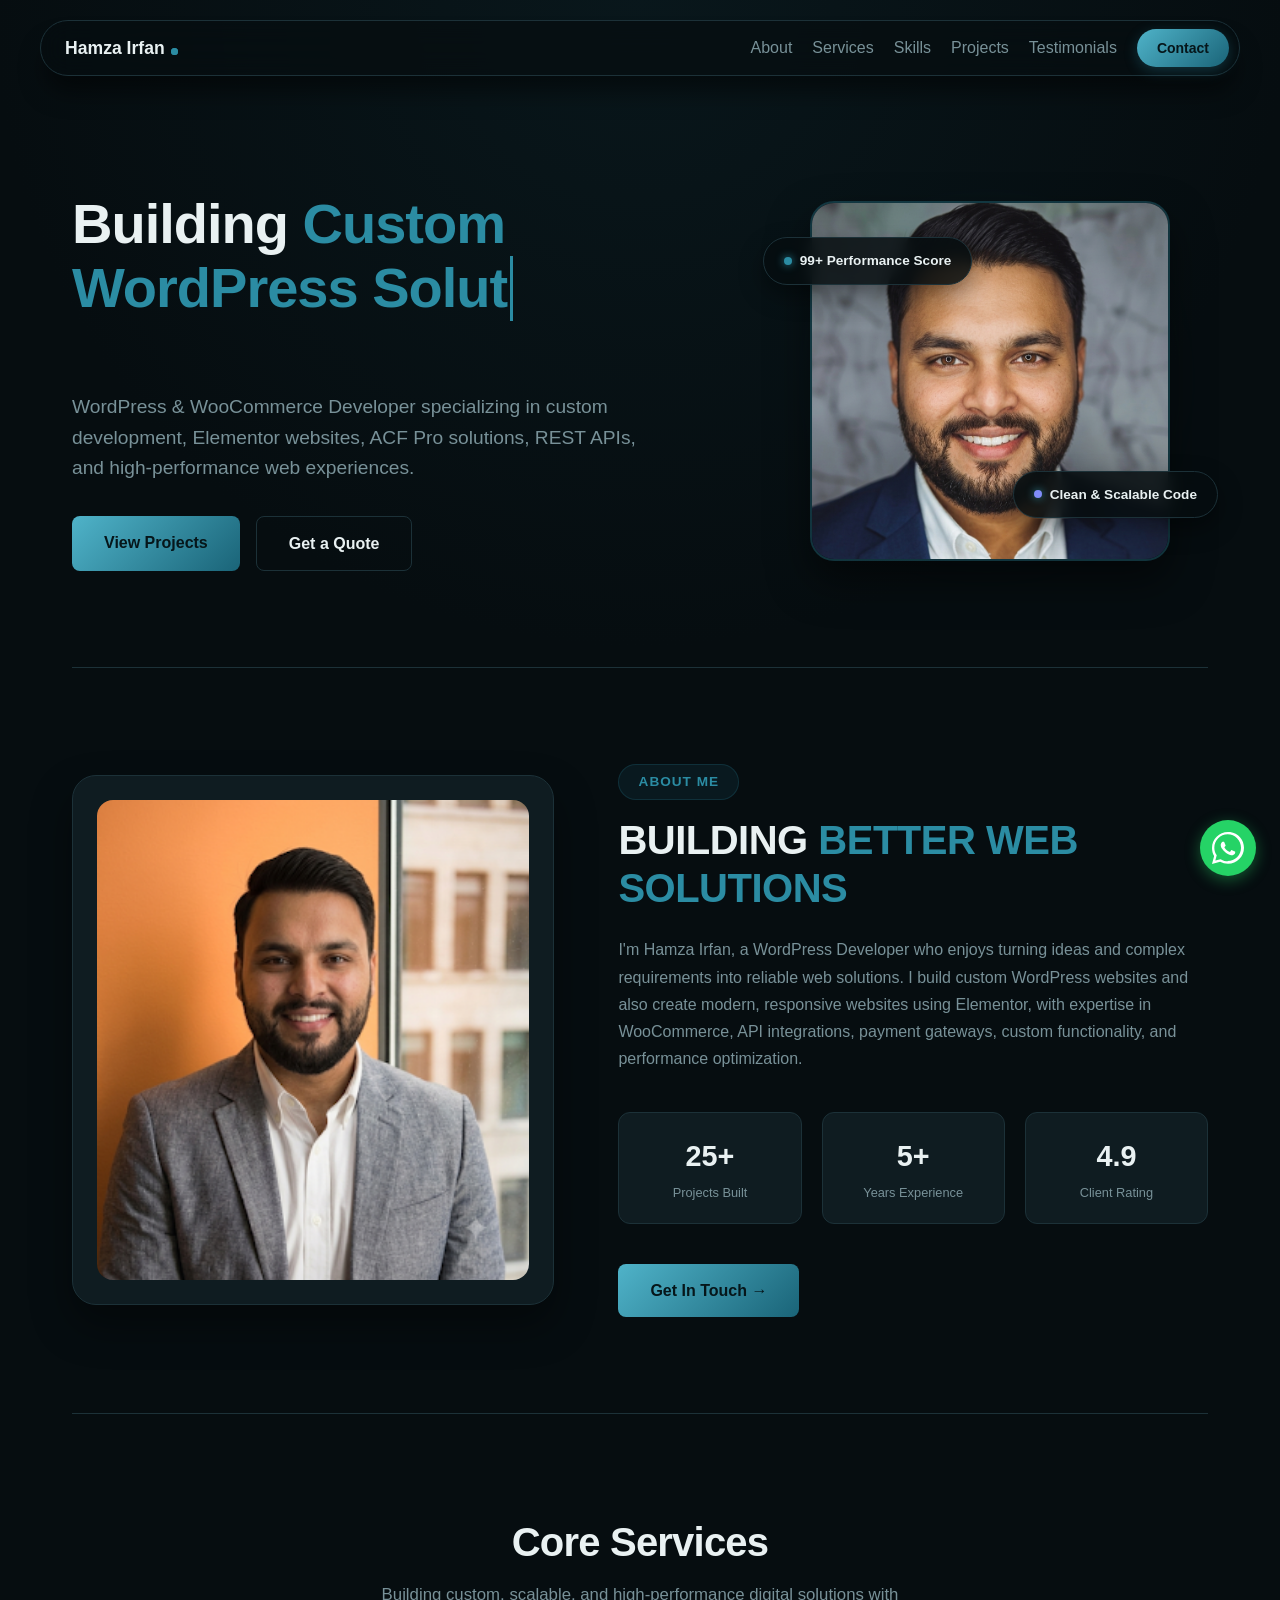
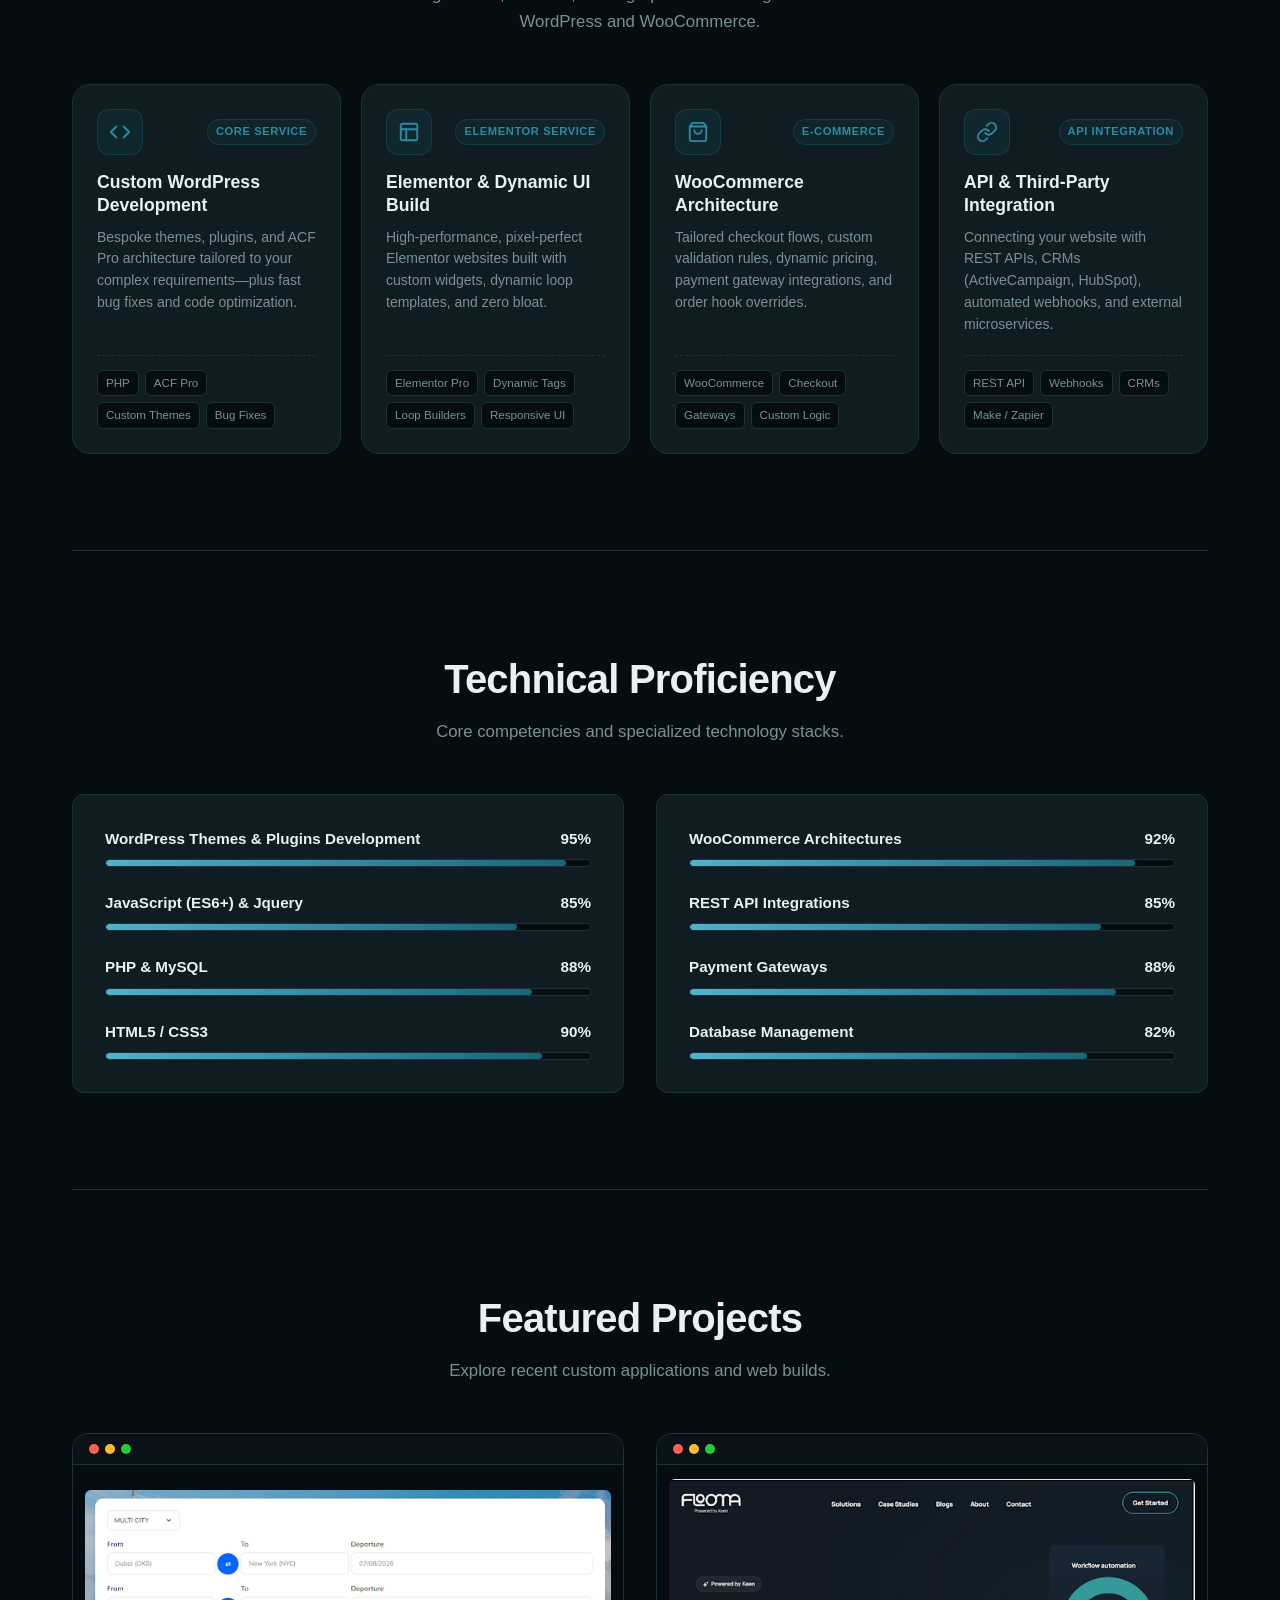
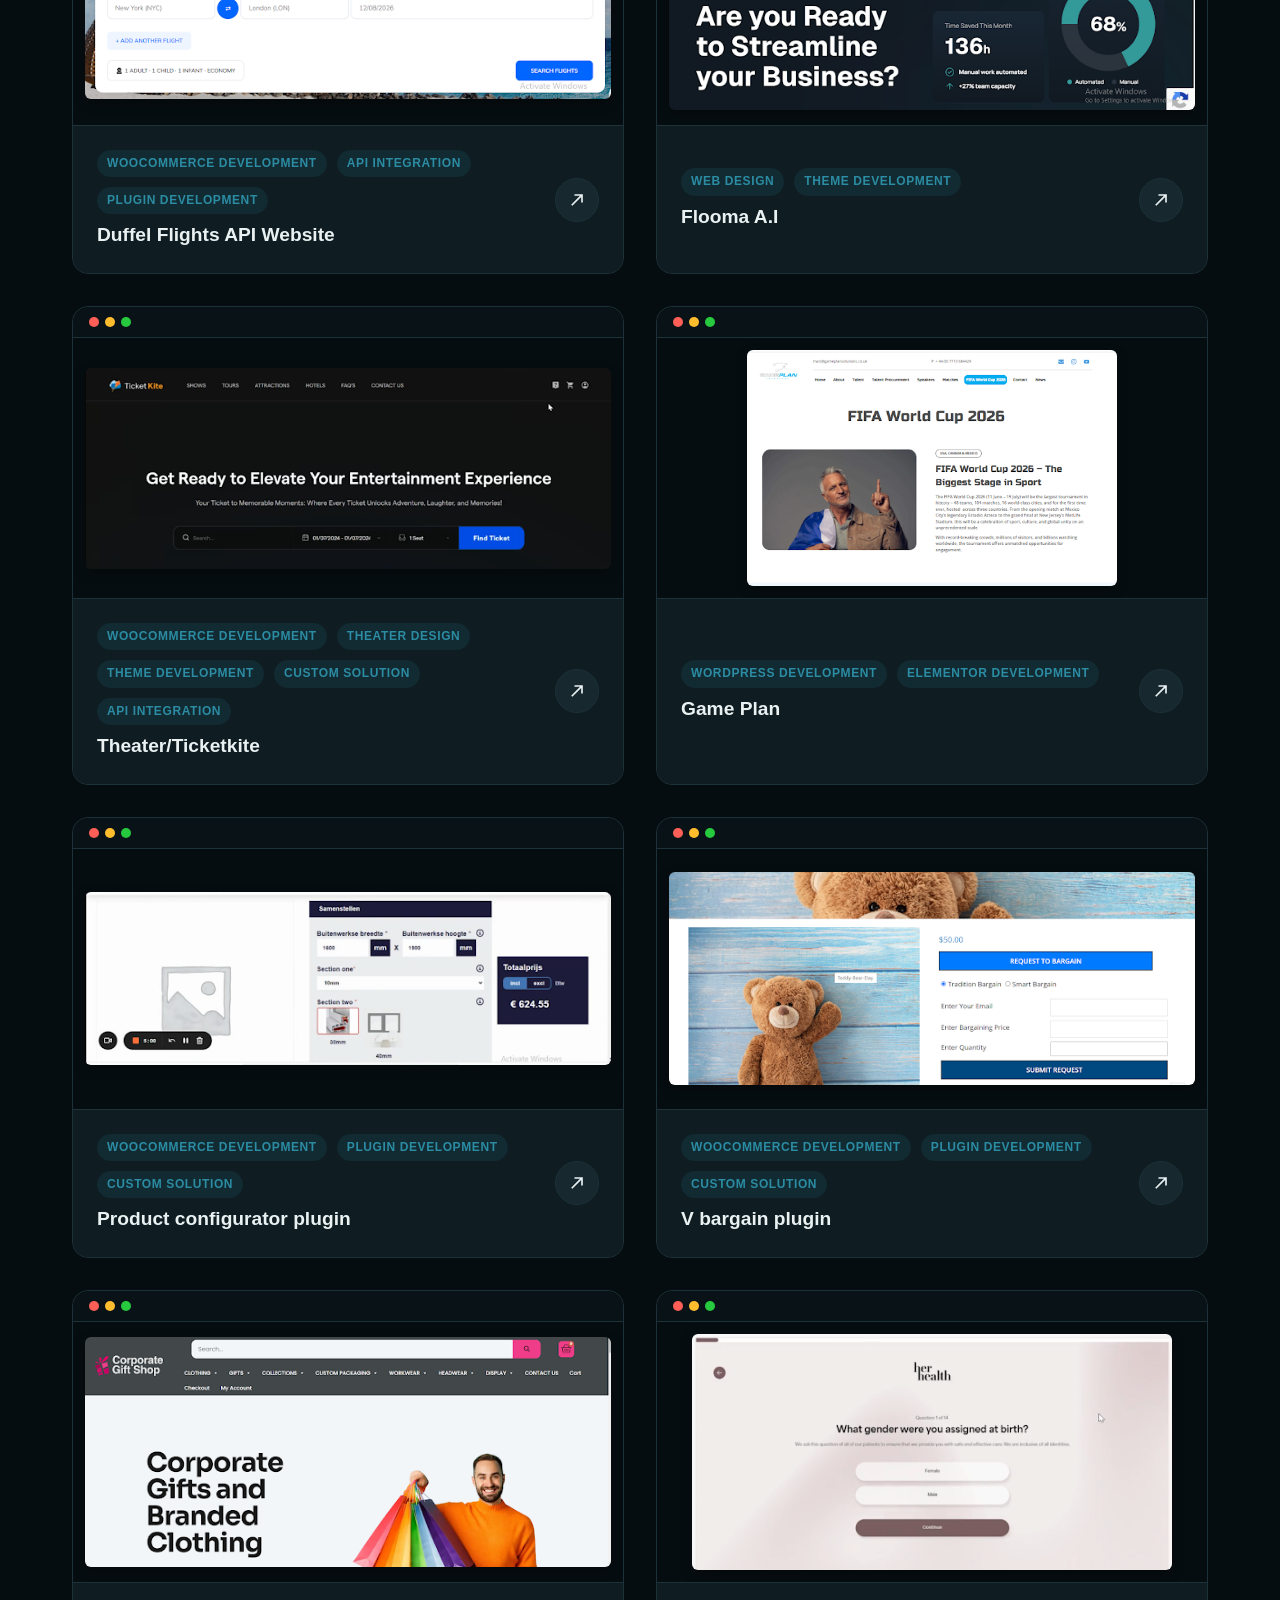
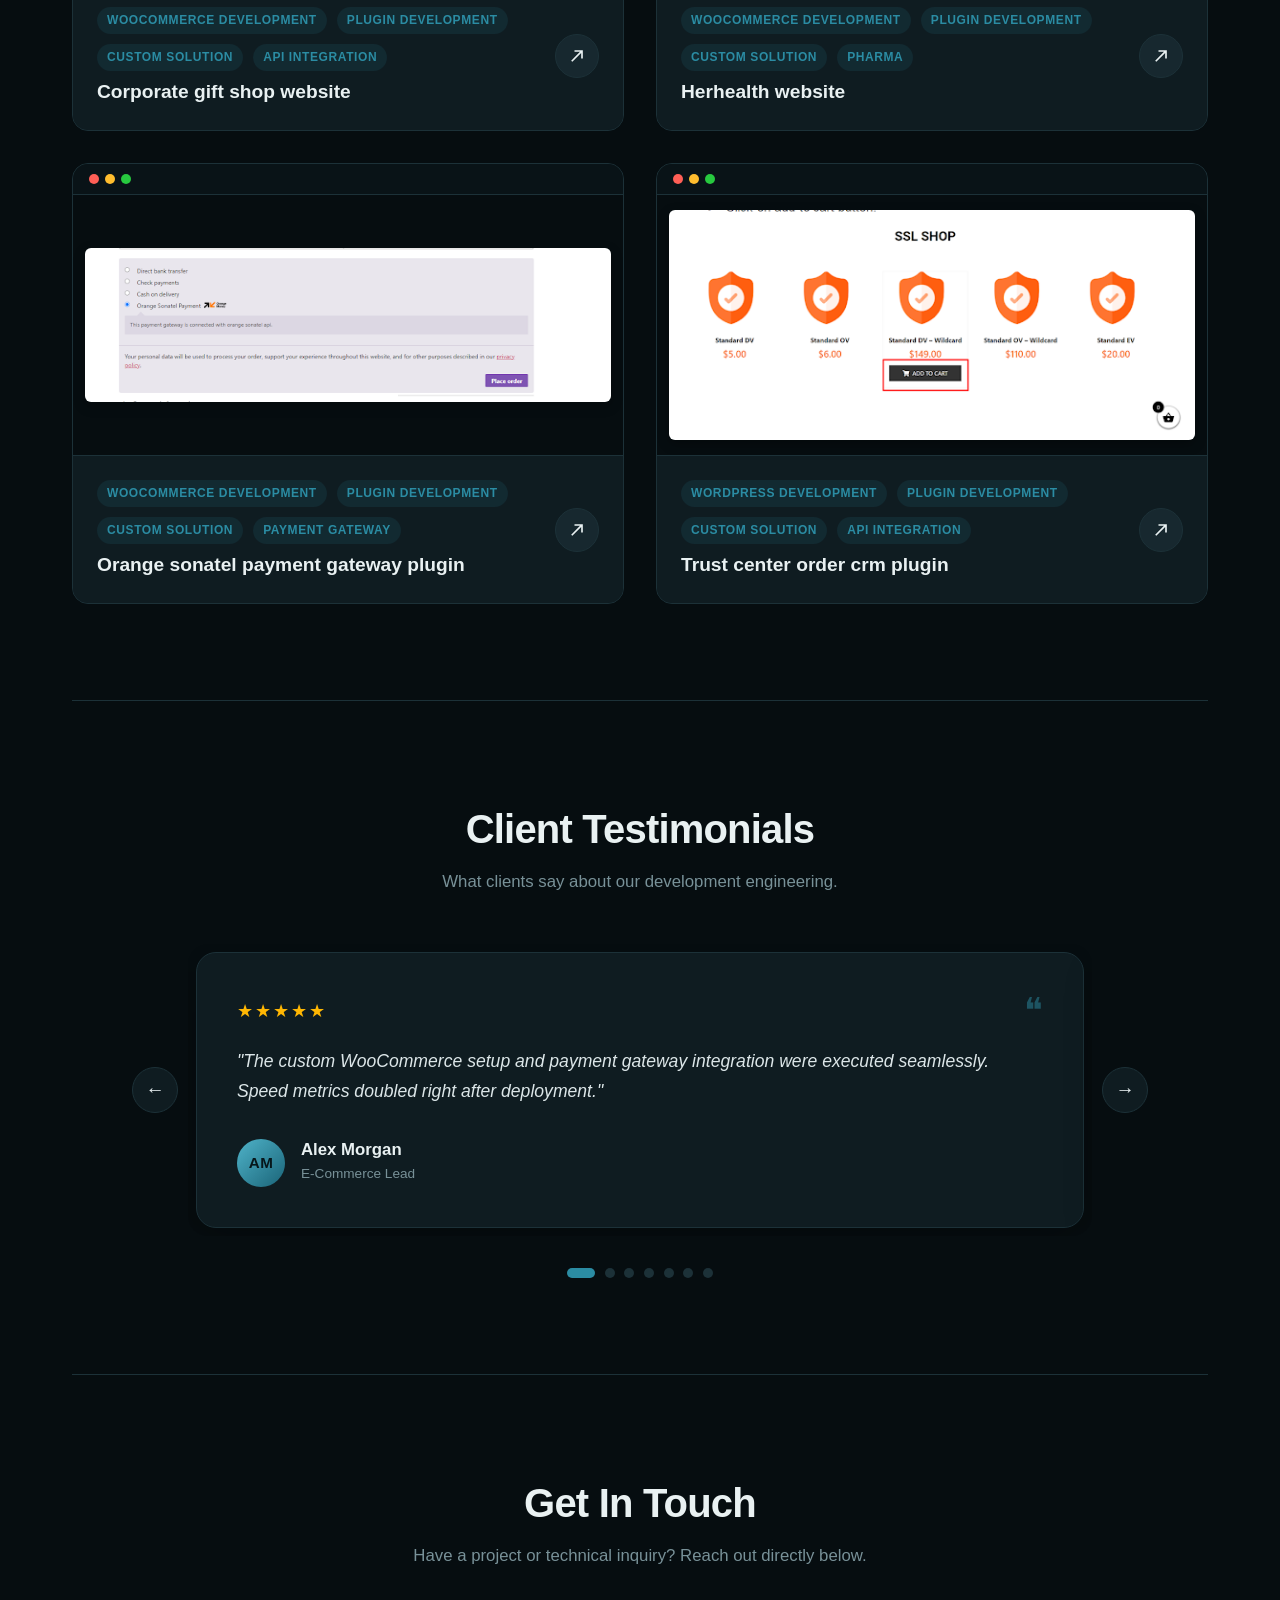
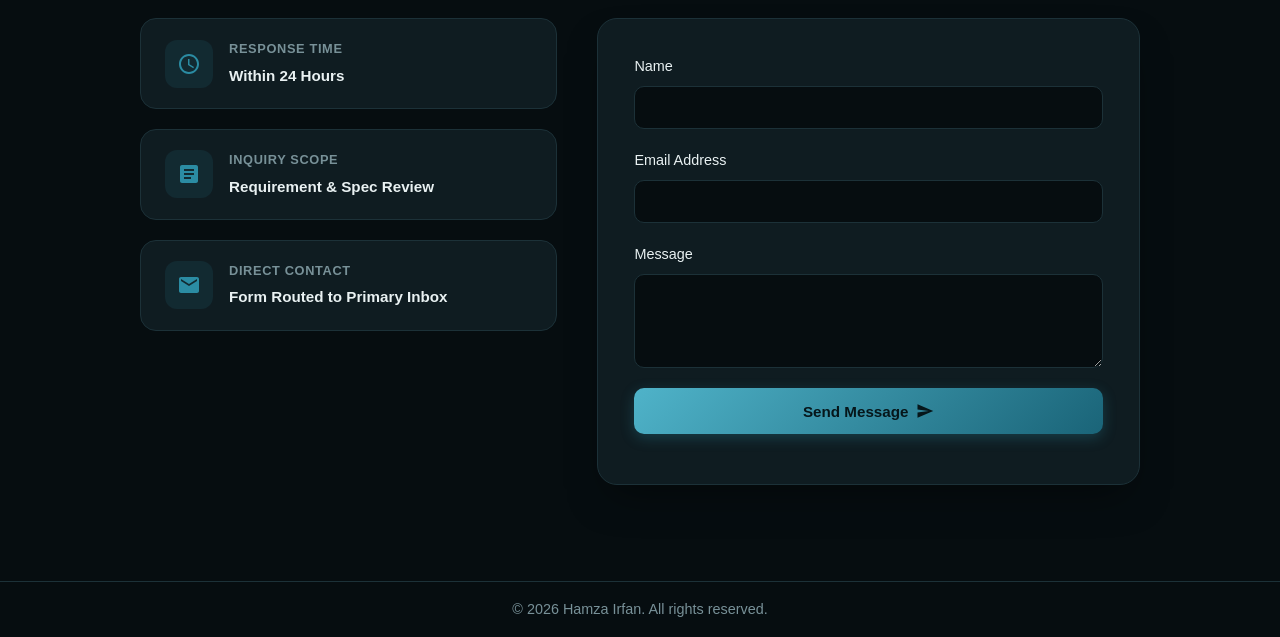
==== commit 8c7a3e39: "Add files via upload" ====
--- a/index.html
+++ b/index.html
@@ -189,7 +189,7 @@
       
       <div class="service-tags">
         <span>WooCommerce</span>
-        <span>Checkout Hooks</span>
+        <span>Checkout</span>
         <span>Gateways</span>
         <span>Custom Logic</span>
       </div>
@@ -391,7 +391,7 @@
                 <div class="portfolio-snippet">Plugin Development</div> 
                 <div class="portfolio-snippet">Custom Solution</div>
               </div>
-              <h3 class="portfolio-title"><a href="/project-configurator.html">Product configurator woocommerce/wordpress plugin</a></h3>
+              <h3 class="portfolio-title"><a href="/project-configurator.html">Product configurator plugin</a></h3>
             </div>
             <a aria-label="View Project" class="circle-arrow-btn" href="/project-configurator.html">
               <svg class="icon-small" fill="currentColor" viewBox="0 0 24 24" xmlns="http://www.w3.org/2000/svg"><path d="M5,17.59L15.59,7H9V5H19V15H17V8.41L6.41,19L5,17.59Z"></path></svg>
@@ -416,7 +416,7 @@
                 <div class="portfolio-snippet">Plugin Development</div>
                 <div class="portfolio-snippet">Custom Solution</div>
               </div>
-              <h3 class="portfolio-title"><a href="/project-vbargain.html">V bargain woocommerce/wordpress plugin</a></h3>
+              <h3 class="portfolio-title"><a href="/project-vbargain.html">V bargain plugin</a></h3>
             </div>
             <a aria-label="View Project" class="circle-arrow-btn" href="/project-vbargain.html">
               <svg class="icon-small" fill="currentColor" viewBox="0 0 24 24" xmlns="http://www.w3.org/2000/svg"><path d="M5,17.59L15.59,7H9V5H19V15H17V8.41L6.41,19L5,17.59Z"></path></svg>
@@ -484,7 +484,7 @@
             <span class="browser-dot"></span>
           </div>
           <div class="image-viewport">
-            <img class="portfolio-thumbnail" src="./index_files/orange_sonatel_payment_gateway.png" alt="Orange sonatel payment gateway wordpress/woocommerce plugin">
+            <img class="portfolio-thumbnail" src="./index_files/orange_sonatel_payment_gateway.png" alt="Orange sonatel payment gateway plugin">
           </div>
           <div class="portfolio-content">
             <div class="portfolio-info">
@@ -494,7 +494,7 @@
                 <div class="portfolio-snippet">Custom Solution</div> 
                 <div class="portfolio-snippet">Payment Gateway</div>
               </div>
-              <h3 class="portfolio-title"><a href="project-orange-sonatel-payment-gateway.html">Orange sonatel payment gateway wordpress/woocommerce plugin</a></h3>
+              <h3 class="portfolio-title"><a href="project-orange-sonatel-payment-gateway.html">Orange sonatel payment gateway plugin</a></h3>
             </div>
             <a aria-label="View Project" class="circle-arrow-btn" href="project-orange-sonatel-payment-gateway.html">
               <svg class="icon-small" fill="currentColor" viewBox="0 0 24 24" xmlns="http://www.w3.org/2000/svg"><path d="M5,17.59L15.59,7H9V5H19V15H17V8.41L6.41,19L5,17.59Z"></path></svg>
@@ -510,7 +510,7 @@
             <span class="browser-dot"></span>
           </div>
           <div class="image-viewport">
-            <img class="portfolio-thumbnail" src="./index_files/order_crm.png" alt="Trust center order crm wordpress/woocommerce plugin">
+            <img class="portfolio-thumbnail" src="./index_files/order_crm.png" alt="Trust center order crm plugin">
           </div>
           <div class="portfolio-content">
             <div class="portfolio-info">
@@ -520,7 +520,7 @@
                 <div class="portfolio-snippet">Custom Solution</div>
                 <div class="portfolio-snippet">API Integration</div> 
               </div>
-              <h3 class="portfolio-title"><a href="project-trustcenter-order-crm.html">Trust center order crm wordpress/woocommerce plugin</a></h3>
+              <h3 class="portfolio-title"><a href="project-trustcenter-order-crm.html">Trust center order crm plugin</a></h3>
             </div>
             <a aria-label="View Project" class="circle-arrow-btn" href="project-trustcenter-order-crm.html">
               <svg class="icon-small" fill="currentColor" viewBox="0 0 24 24" xmlns="http://www.w3.org/2000/svg"><path d="M5,17.59L15.59,7H9V5H19V15H17V8.41L6.41,19L5,17.59Z"></path></svg>
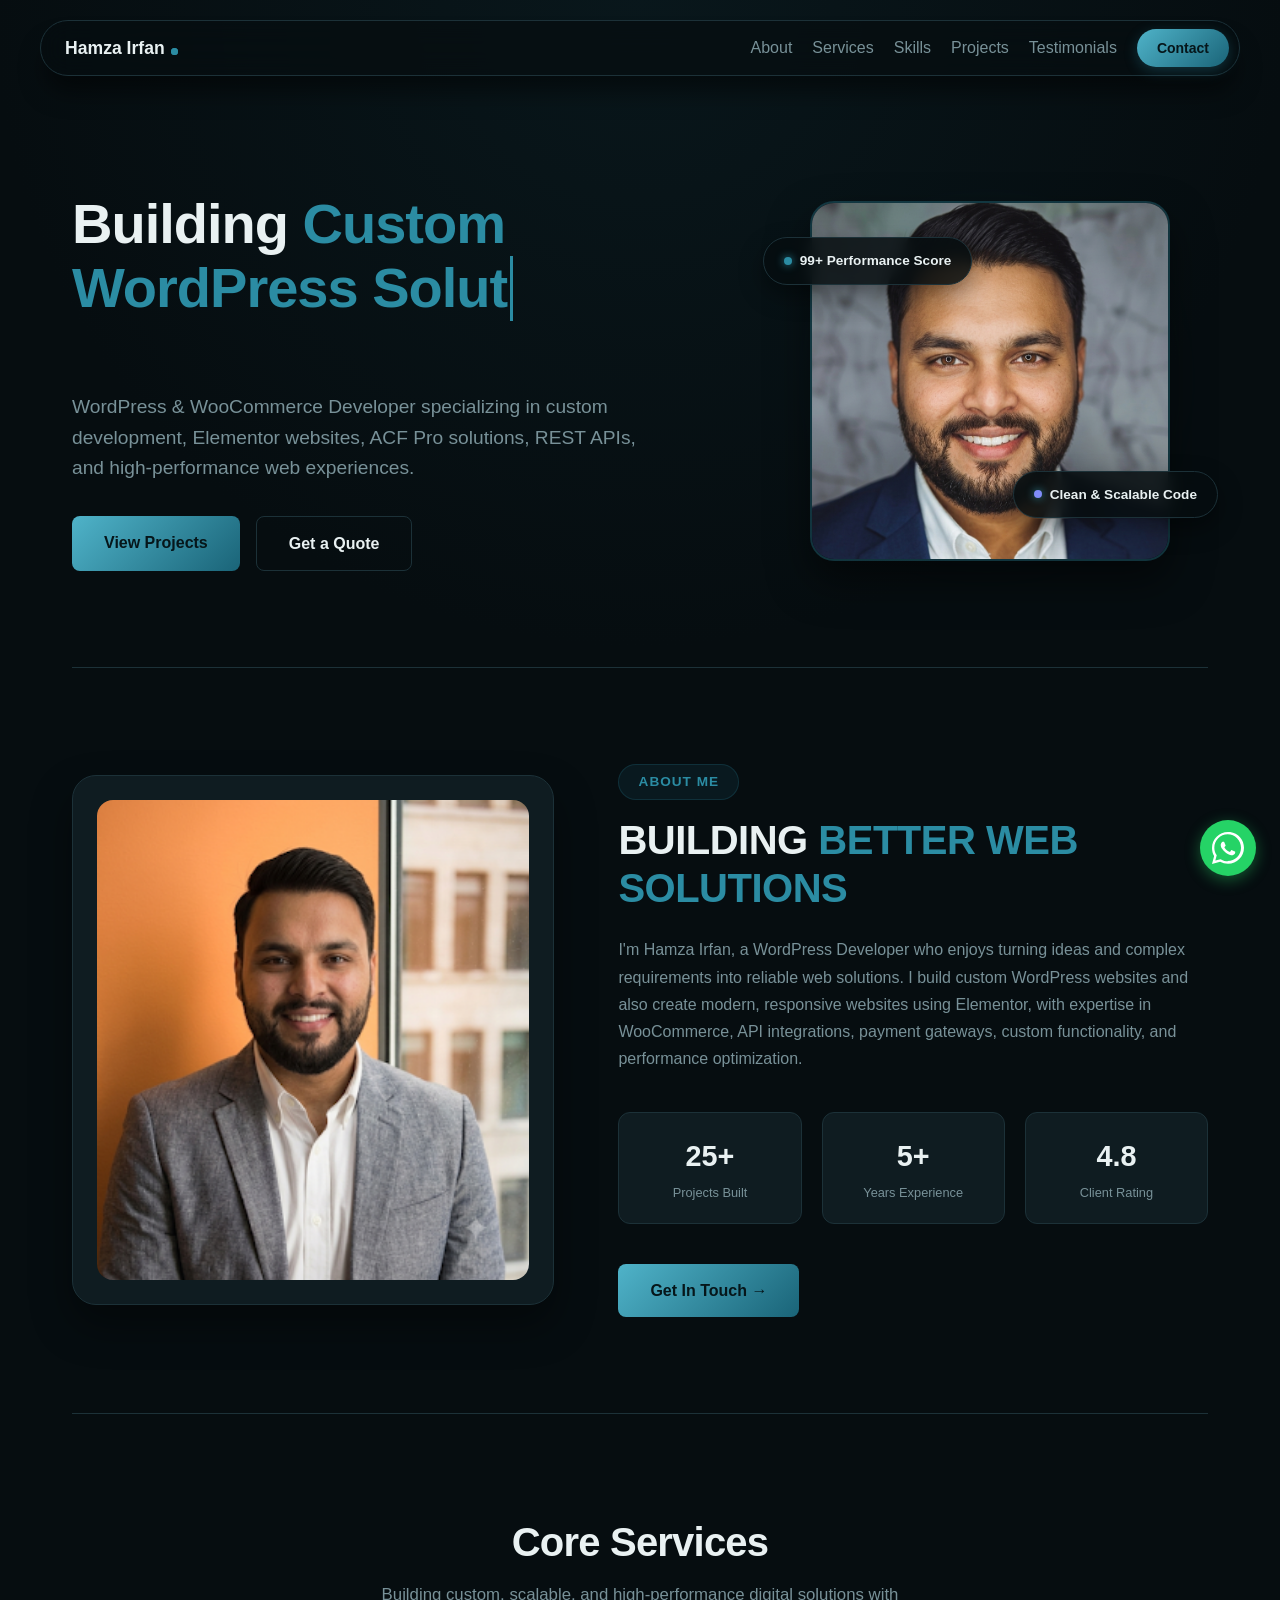
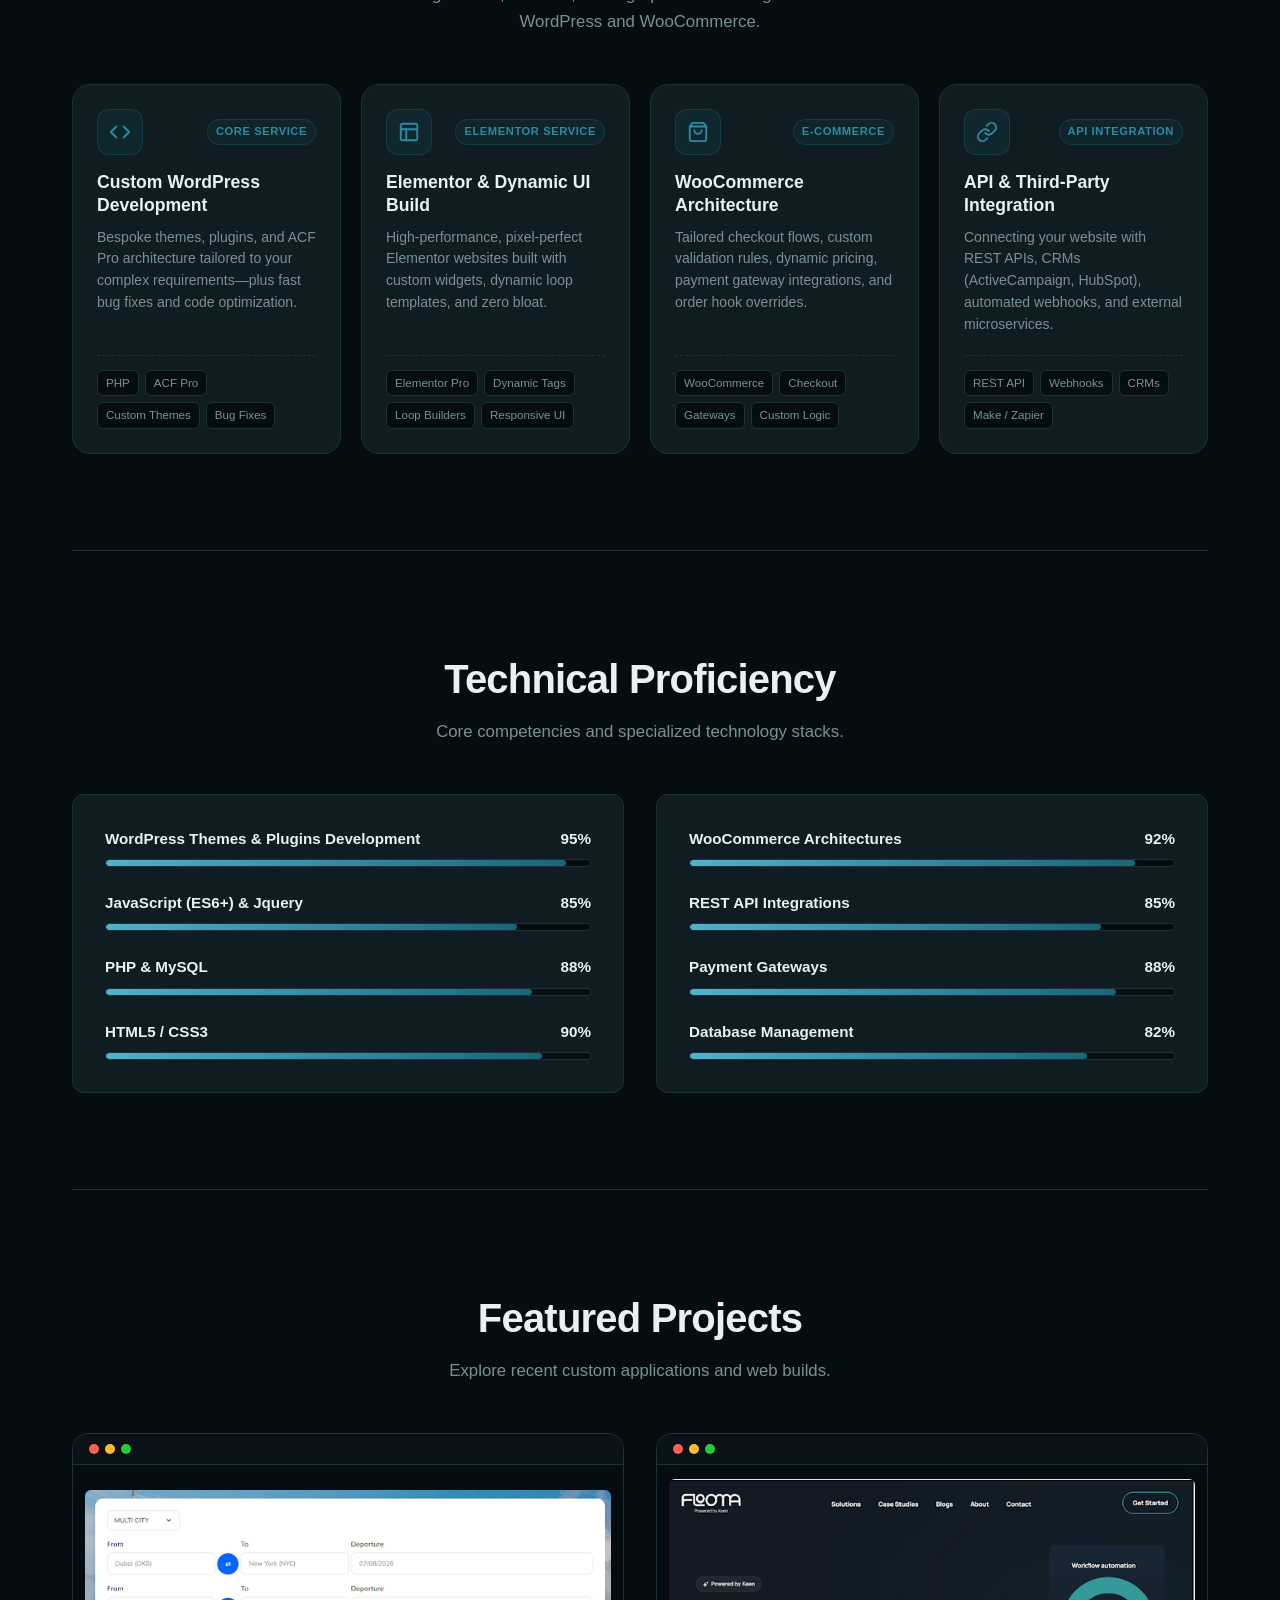
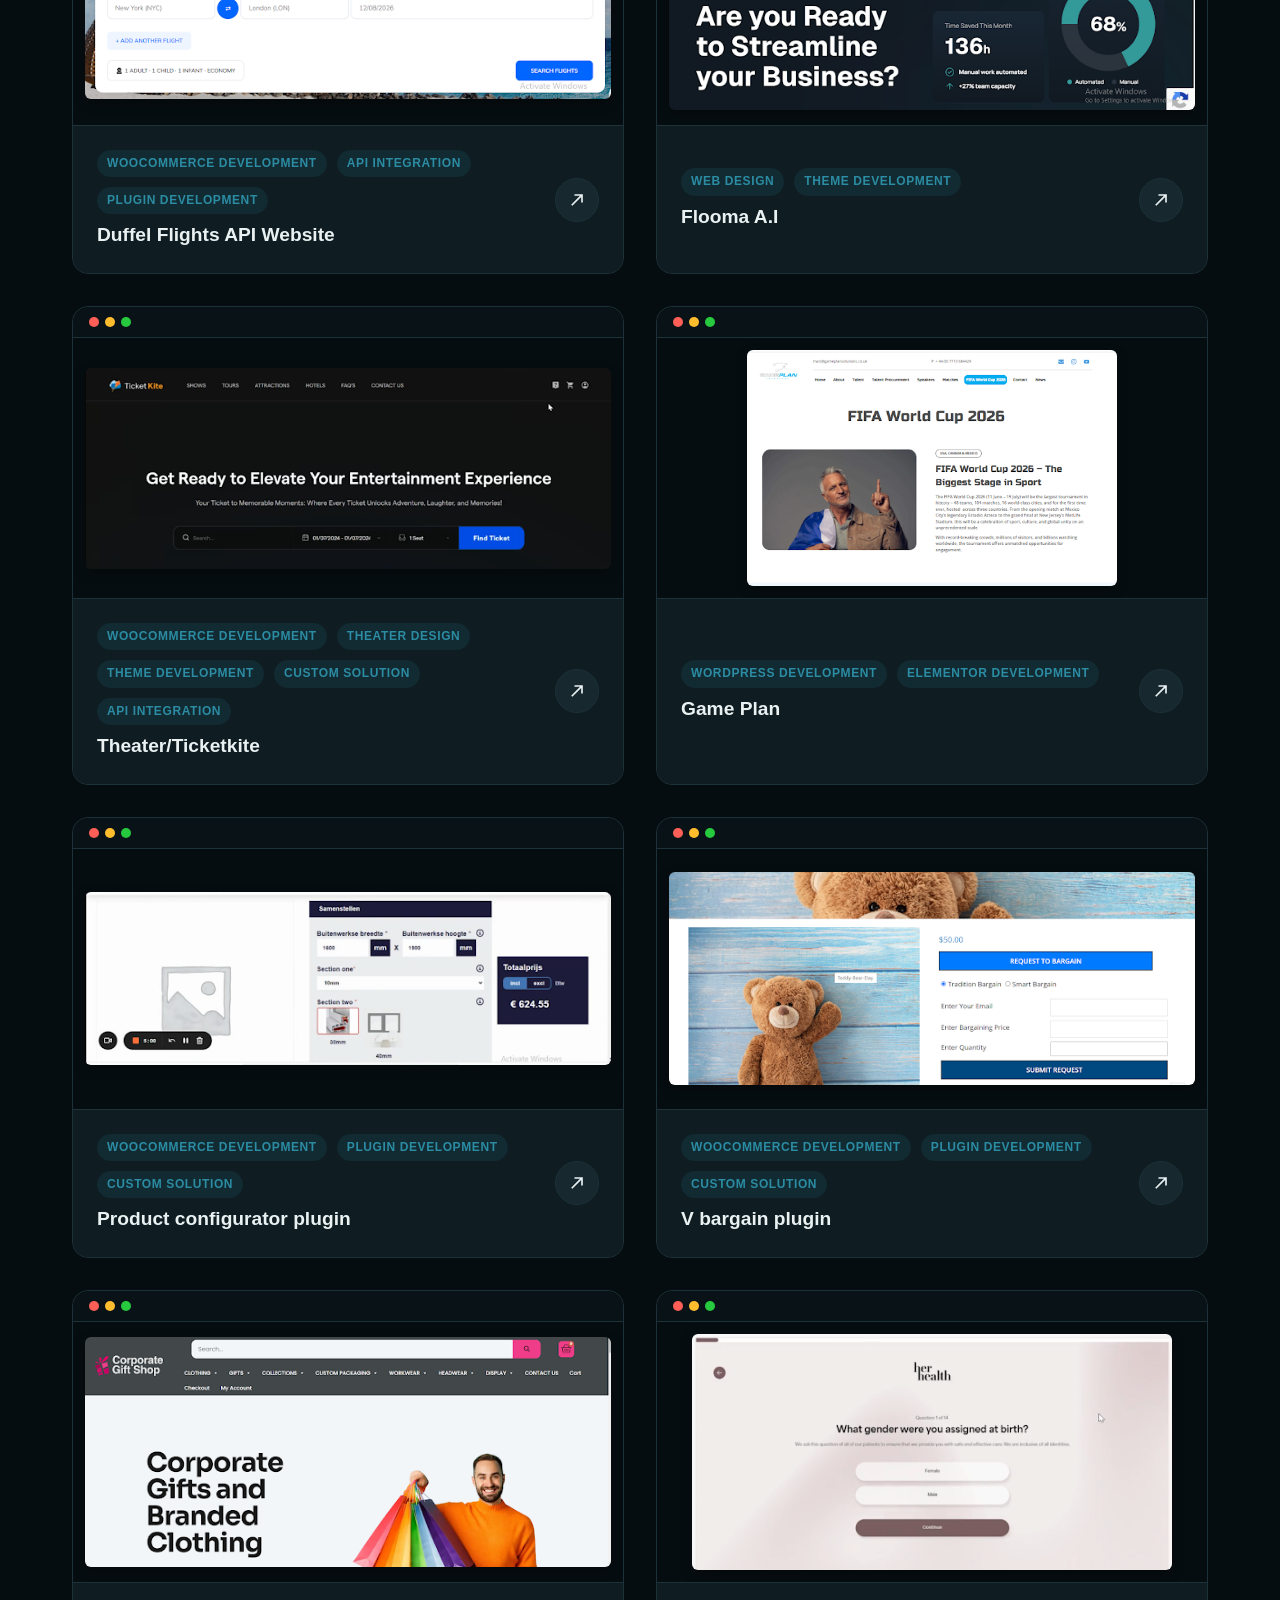
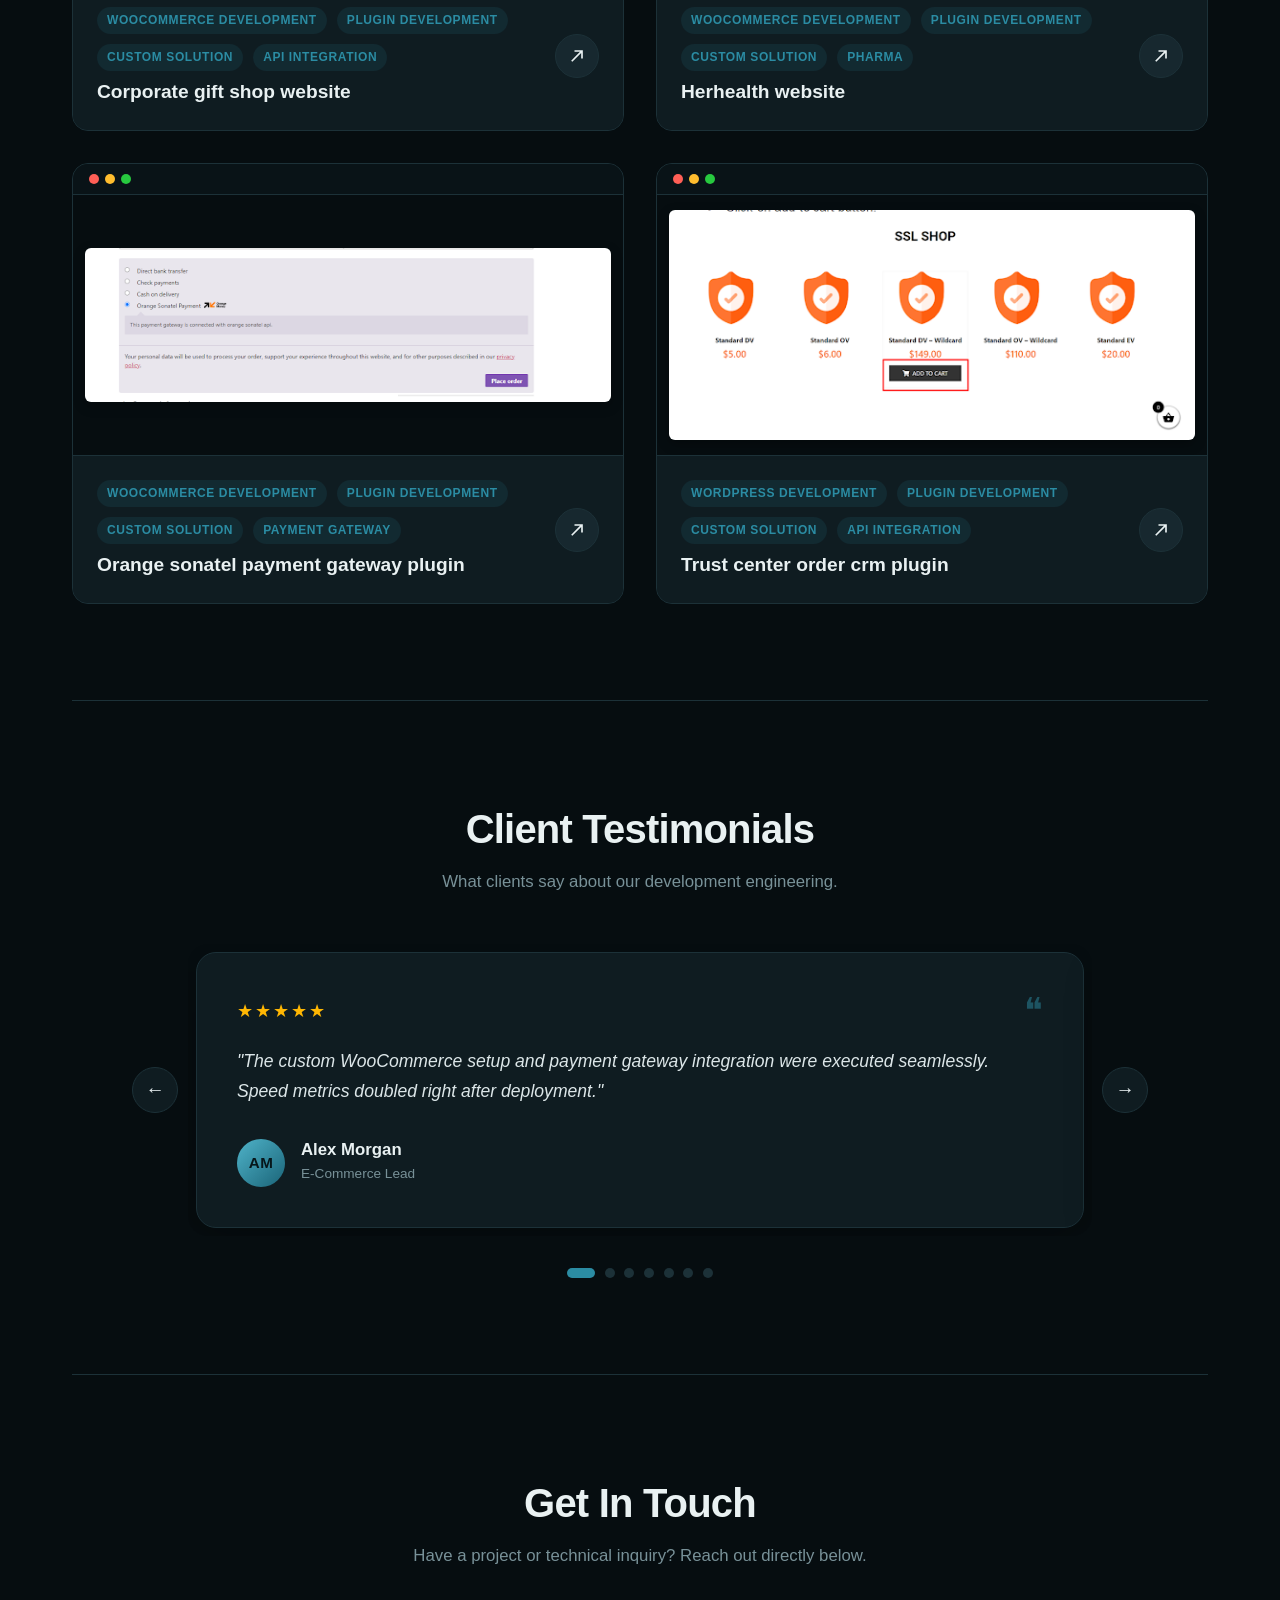
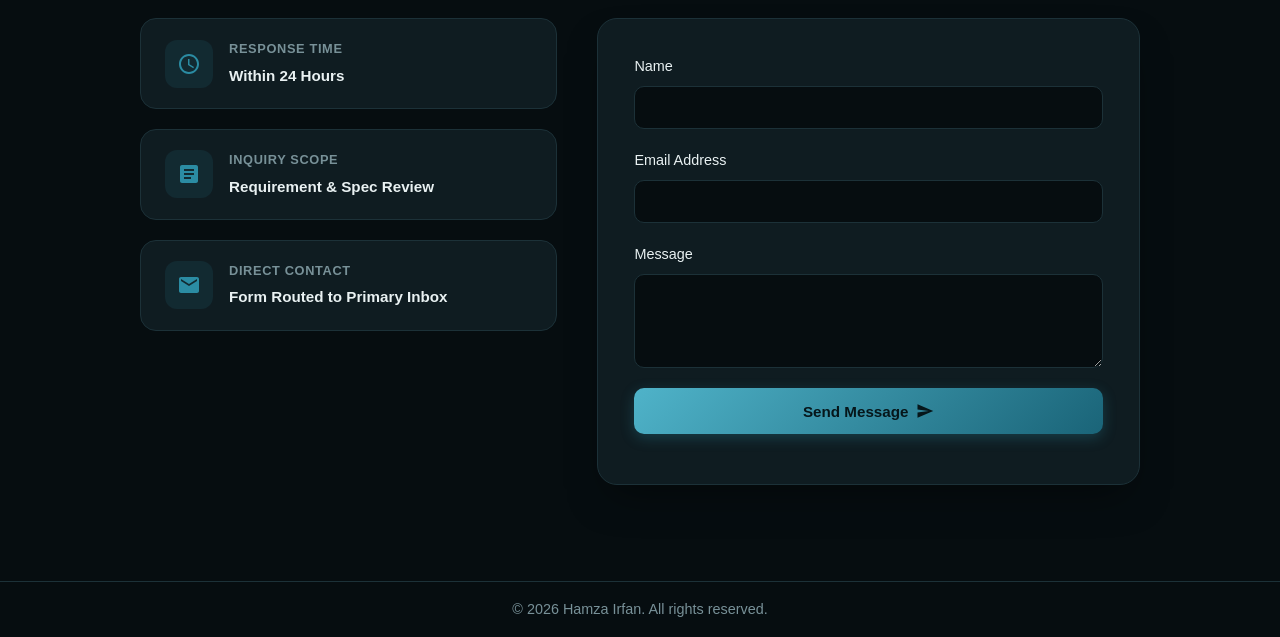
==== commit 61e6218b: "Add files via upload" ====
--- a/responsive.css
+++ b/responsive.css
@@ -10,7 +10,9 @@
 }
 
 @media (max-width: 992px) {
-.hero { grid-template-columns: 1fr; text-align: center; gap: 2.5rem; padding: 8rem 2rem 5rem 2rem; }
+.hero { 
+  grid-template-columns: 1fr; text-align: center; gap: 2.5rem; padding: 12rem 2rem 5rem 2rem; 
+}
 .hero-content p { margin: 0 auto 2rem auto; }
 .hero-btns { justify-content: center; flex-direction: column; }
 .hero-btns a { display: block; width: 100%; }
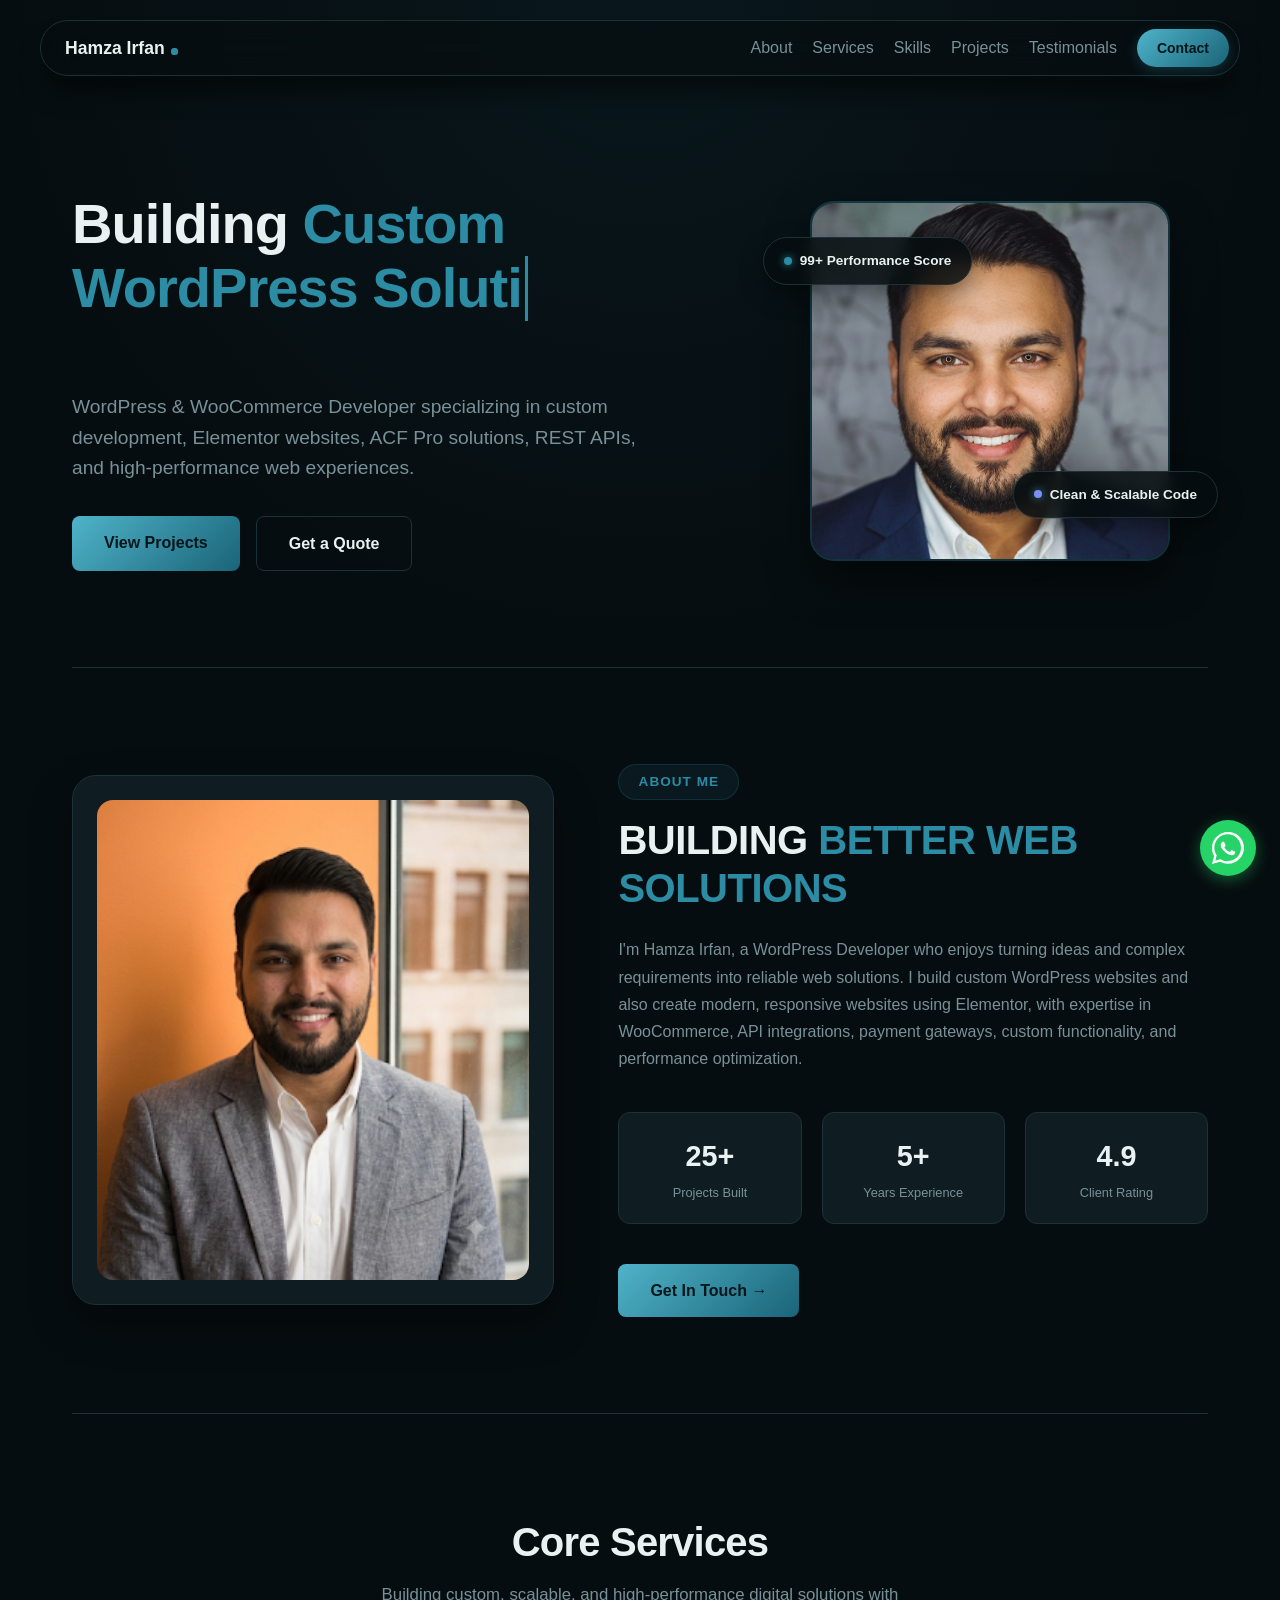
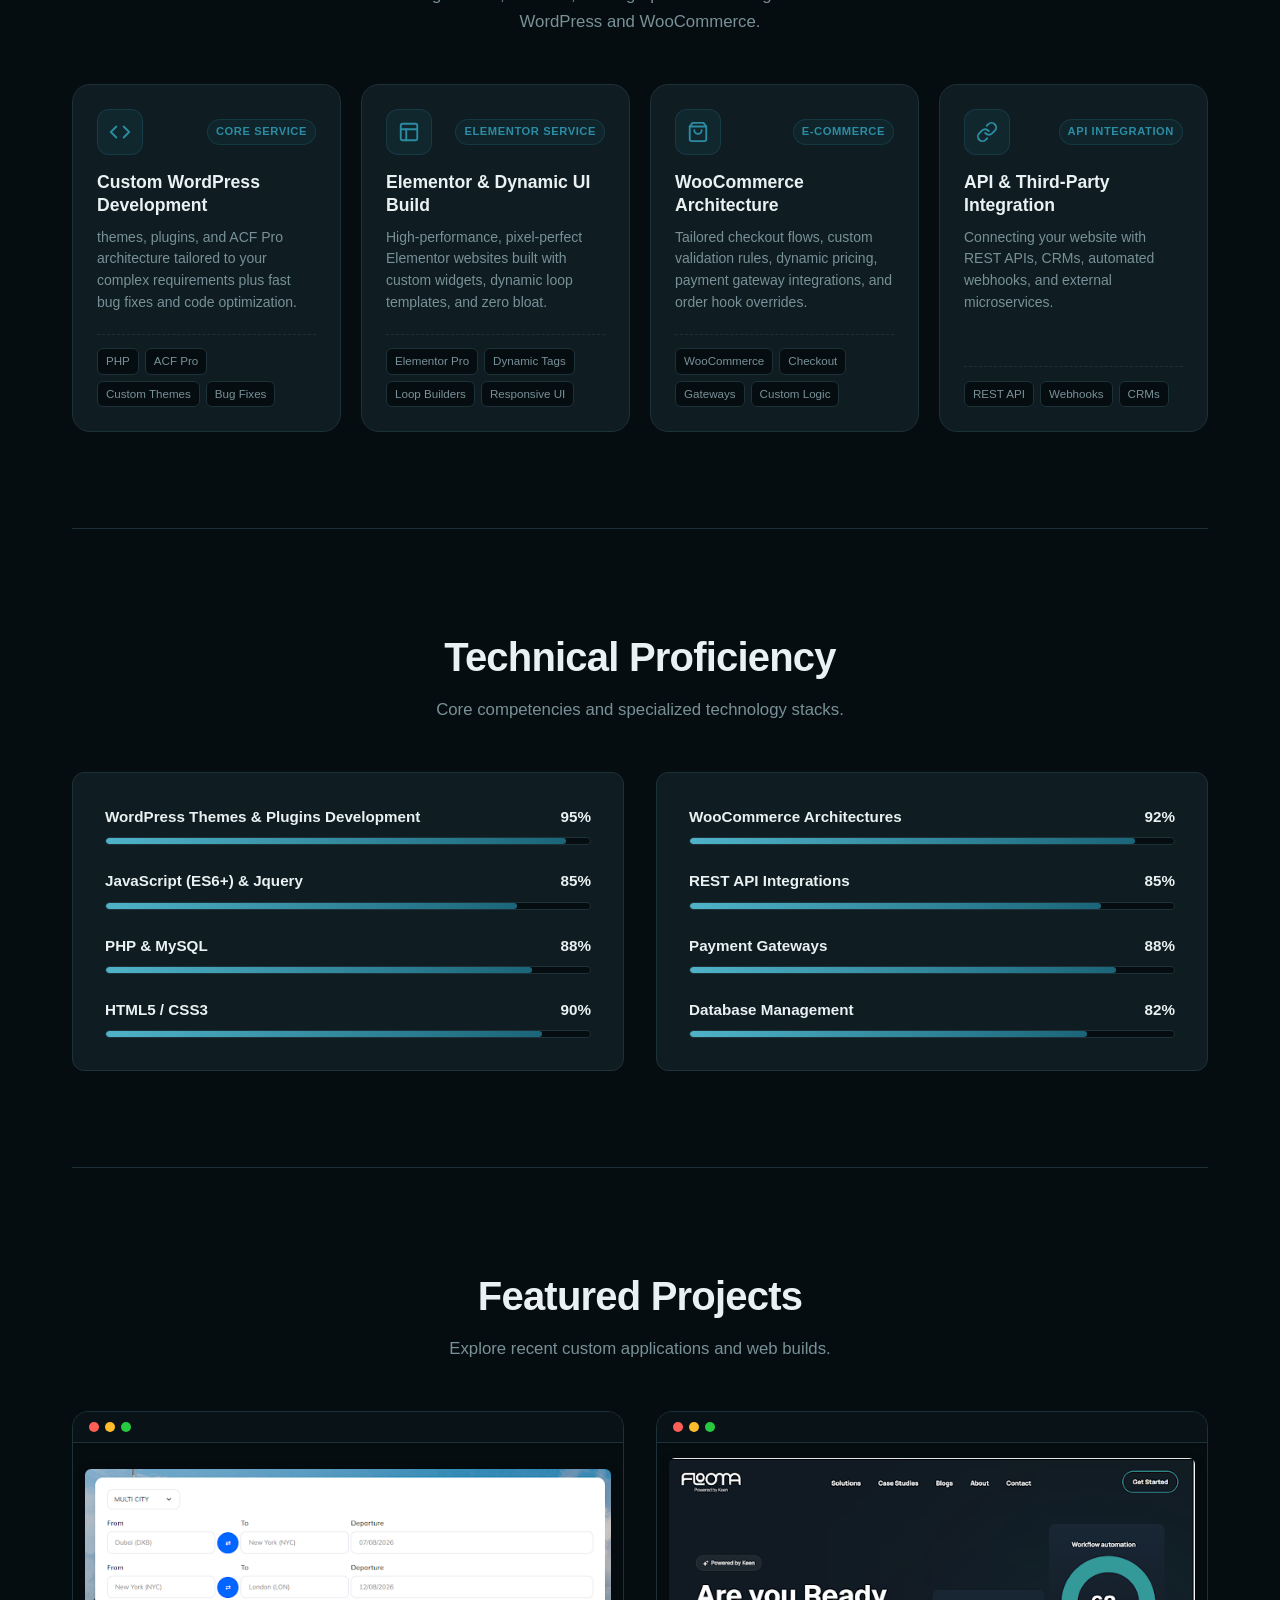
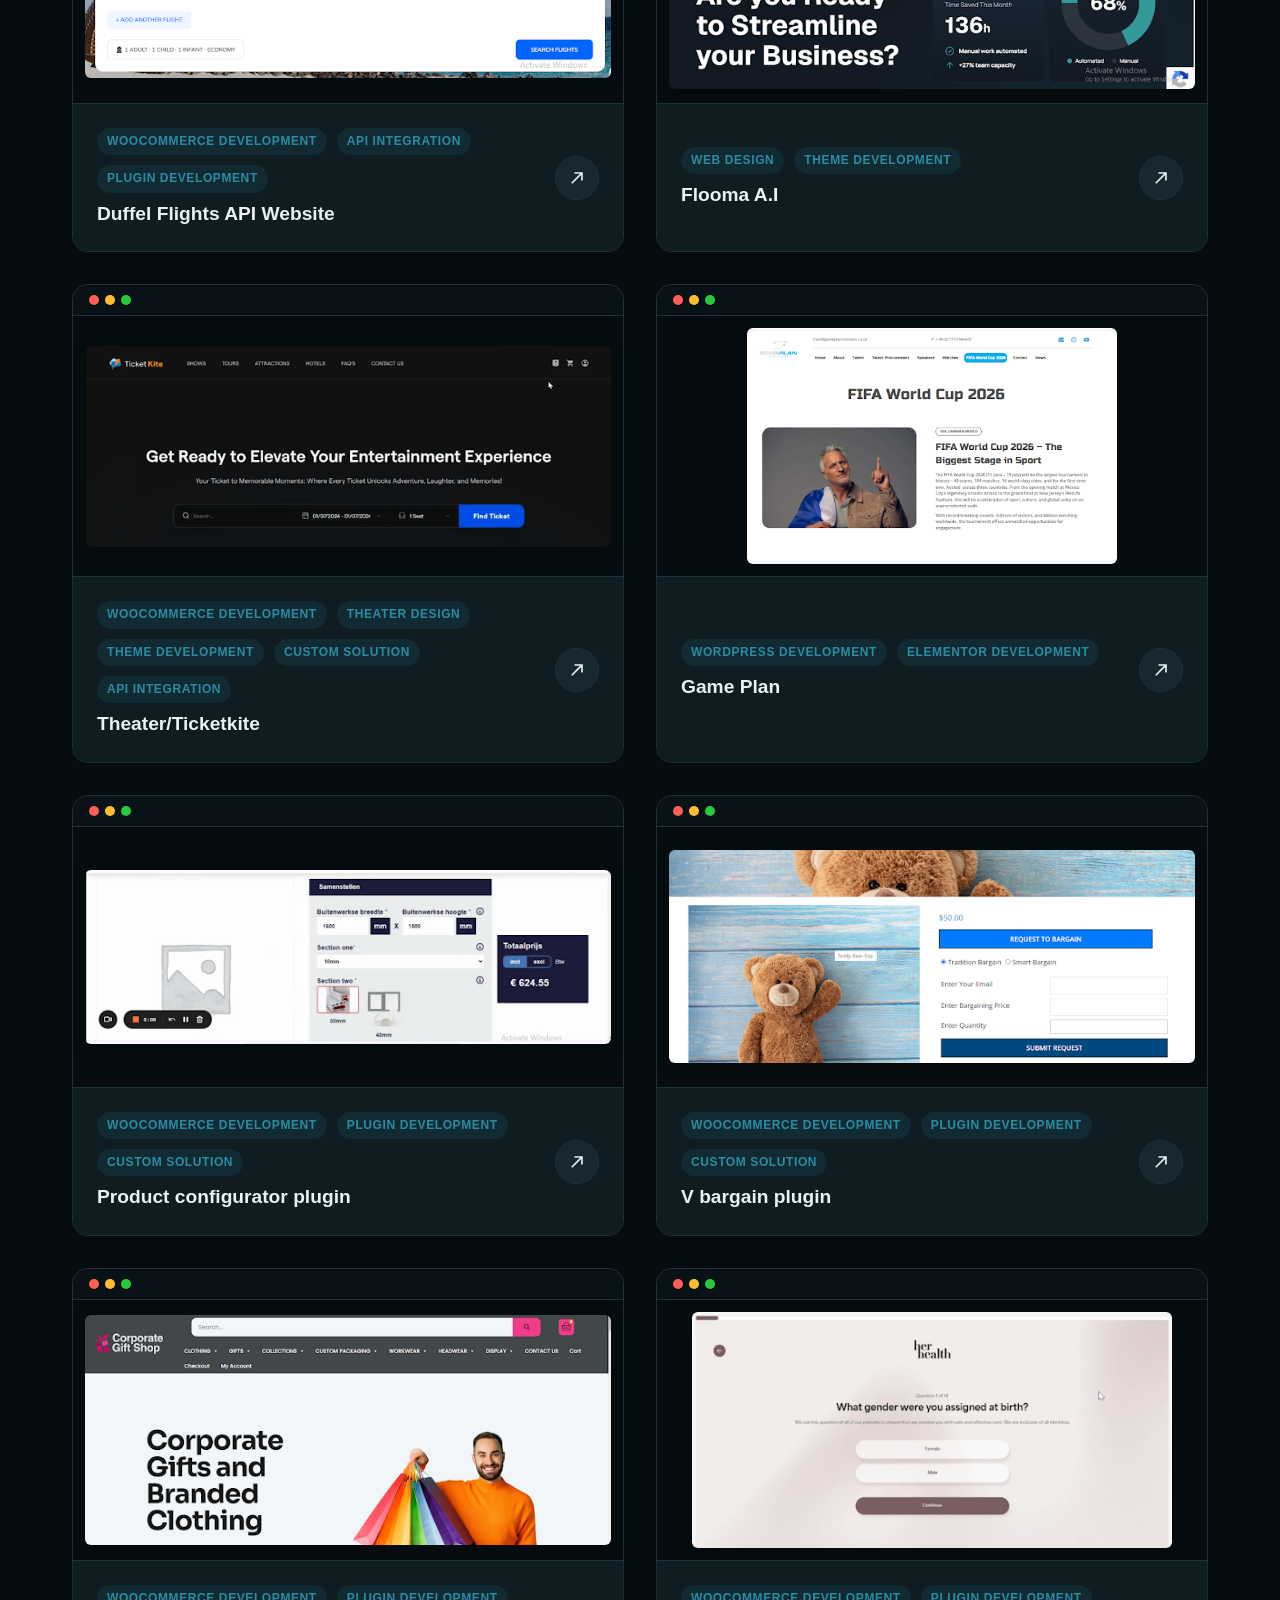
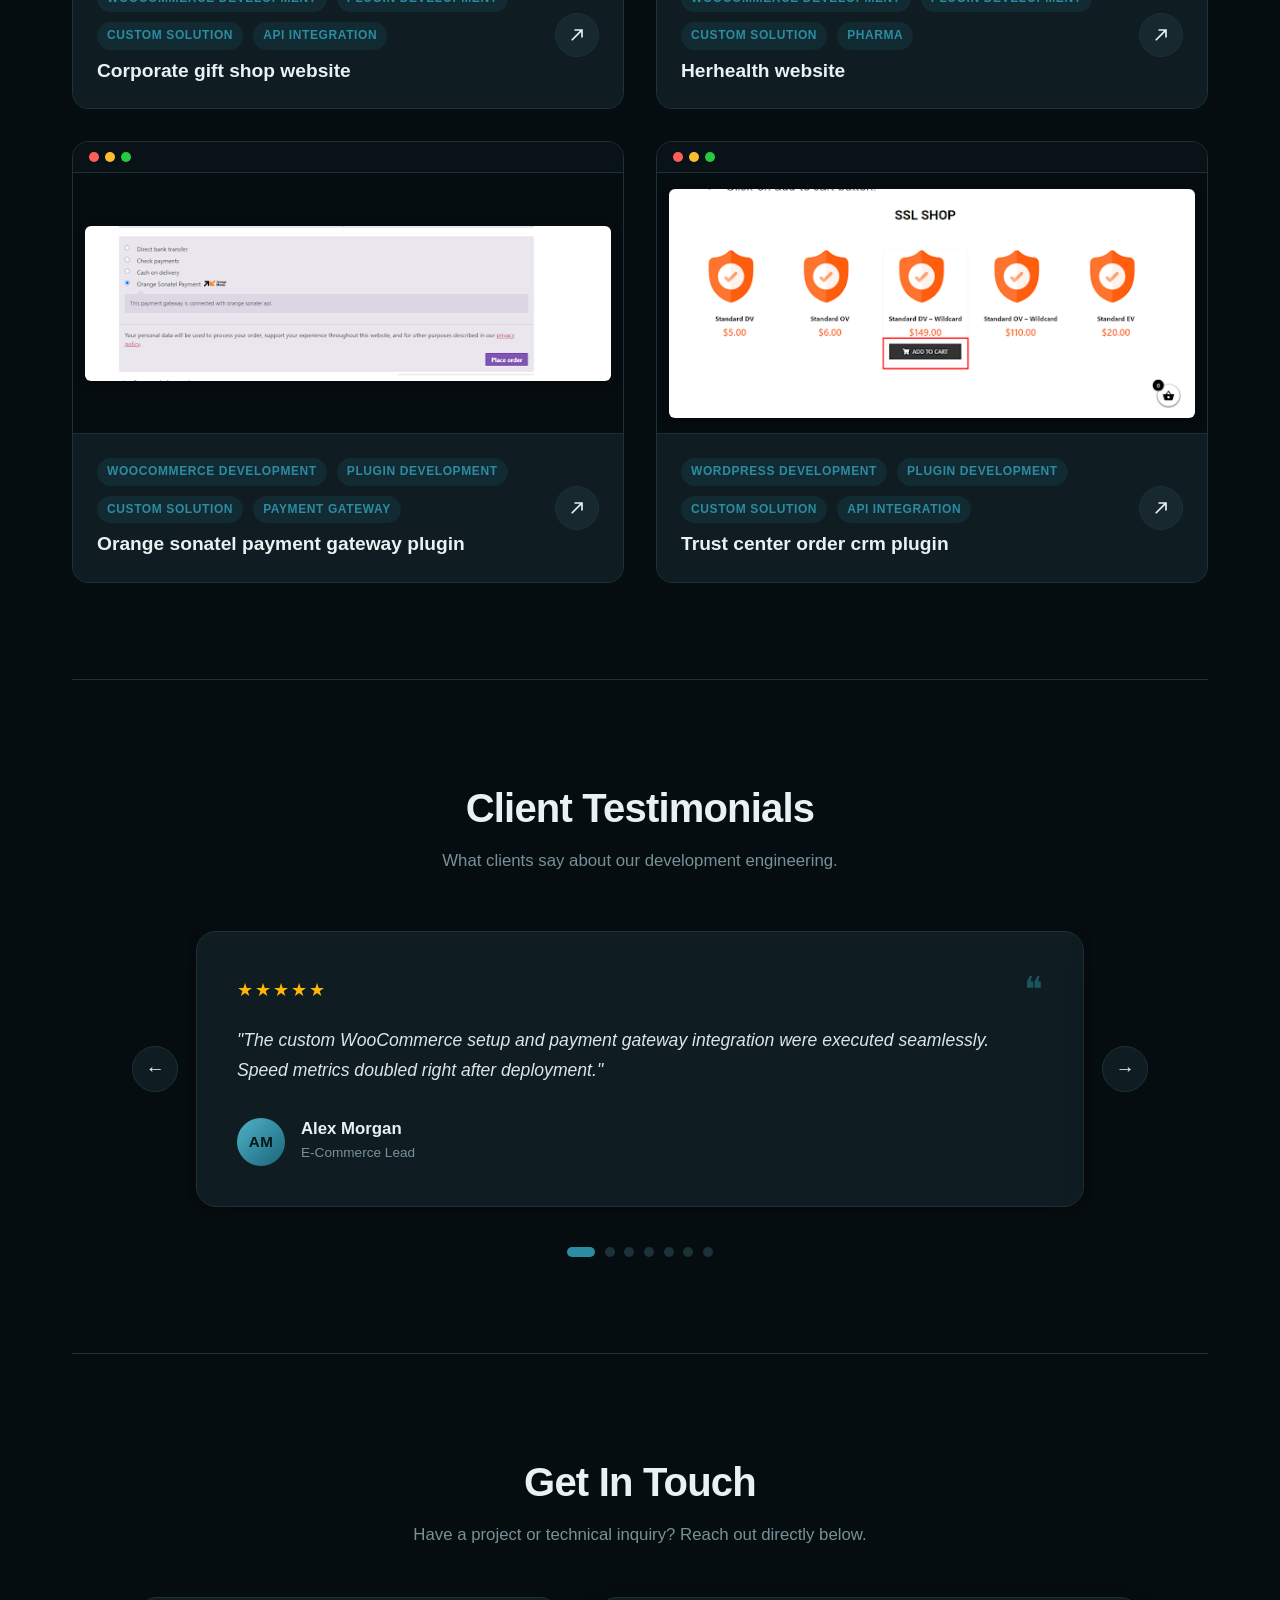
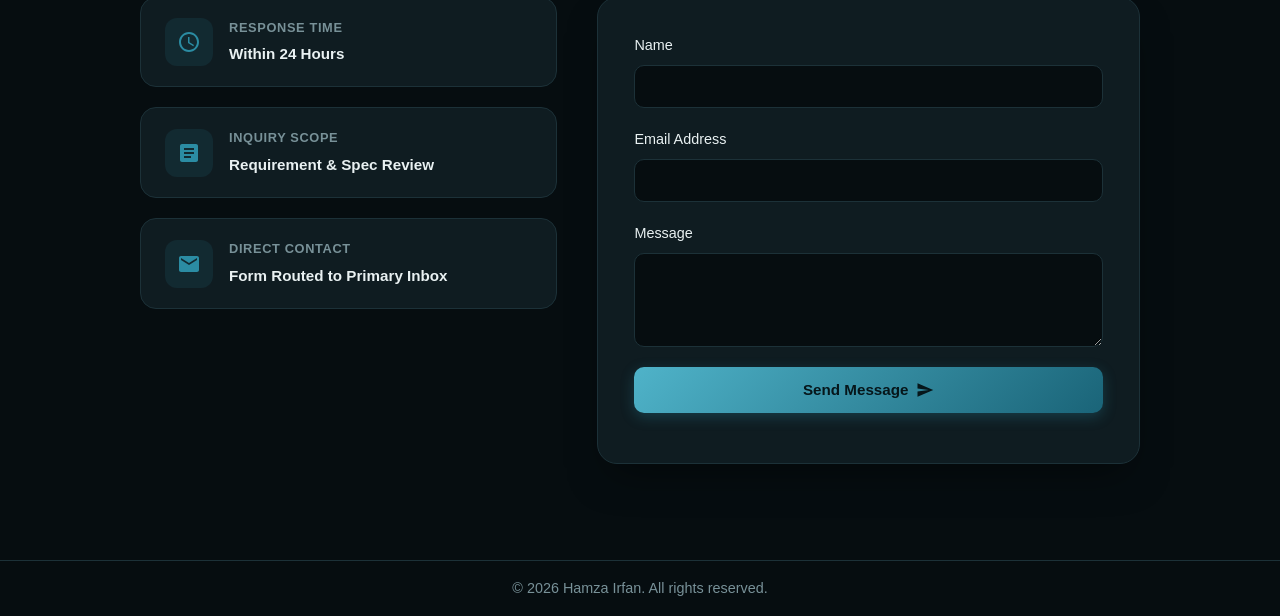
==== commit dffecb05: "Add files via upload" ====
--- a/index.html
+++ b/index.html
@@ -13,7 +13,7 @@
 <header class="header-wrapper">
   <nav class="pill-nav">
     <!-- Brand Logo -->
-    <a href="#" class="nav-logo">
+    <a href="/" class="nav-logo">
       Hamza Irfan<span class="dot-badge"></span>
     </a>
 
@@ -38,7 +38,7 @@
   <!-- Mobile Drawer Menu -->
   <div class="mobile-drawer" id="mobileDrawer">
     <div class="drawer-header">
-      <a href="#" class="nav-logo">
+      <a href="/" class="nav-logo">
         Hamza Irfan<span class="dot-badge"></span>
       </a>
       <button class="close-btn" id="menuClose" aria-label="Close Navigation">&times;</button>
@@ -139,7 +139,7 @@
         <span class="service-badge">Core Service</span>
       </div>
       <h3>Custom WordPress Development</h3>
-      <p>Bespoke themes, plugins, and ACF Pro architecture tailored to your complex requirements—plus fast bug fixes and code optimization.</p>
+      <p>themes, plugins, and ACF Pro architecture tailored to your complex requirements plus fast bug fixes and code optimization.</p>
       
       <div class="service-tags">
         <span>PHP</span>
@@ -207,13 +207,12 @@
         <span class="service-badge">API Integration</span>
       </div>
       <h3>API &amp; Third-Party Integration</h3>
-      <p>Connecting your website with REST APIs, CRMs (ActiveCampaign, HubSpot), automated webhooks, and external microservices.</p>
+      <p>Connecting your website with REST APIs, CRMs, automated webhooks, and external microservices.</p>
       
       <div class="service-tags">
         <span>REST API</span>
         <span>Webhooks</span>
         <span>CRMs</span>
-        <span>Make / Zapier</span>
       </div>
     </div>
 
--- a/responsive.css
+++ b/responsive.css
@@ -11,7 +11,7 @@
 
 @media (max-width: 992px) {
 .hero { 
-  grid-template-columns: 1fr; text-align: center; gap: 2.5rem; padding: 12rem 2rem 5rem 2rem; 
+  grid-template-columns: 1fr; text-align: center; gap: 2.5rem; padding: 10rem 2rem 5rem 2rem; 
 }
 .hero-content p { margin: 0 auto 2rem auto; }
 .hero-btns { justify-content: center; flex-direction: column; }
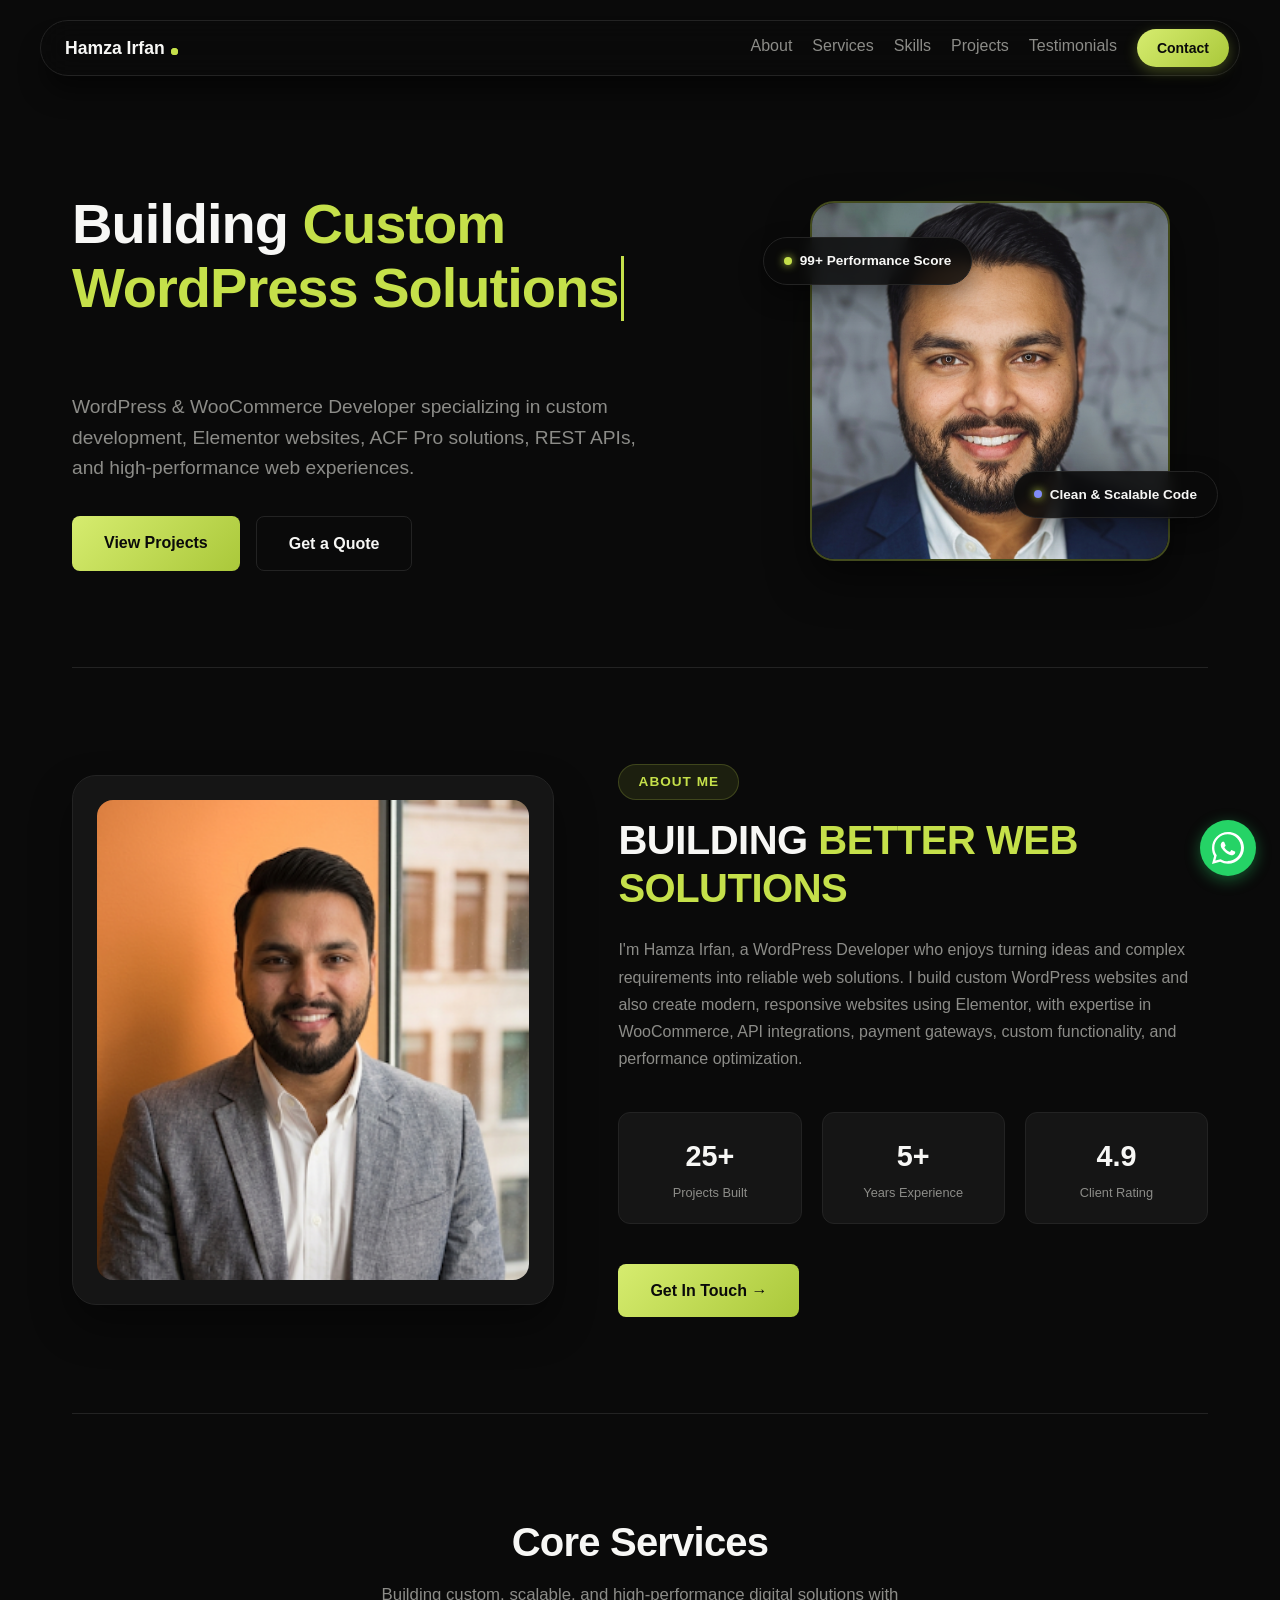
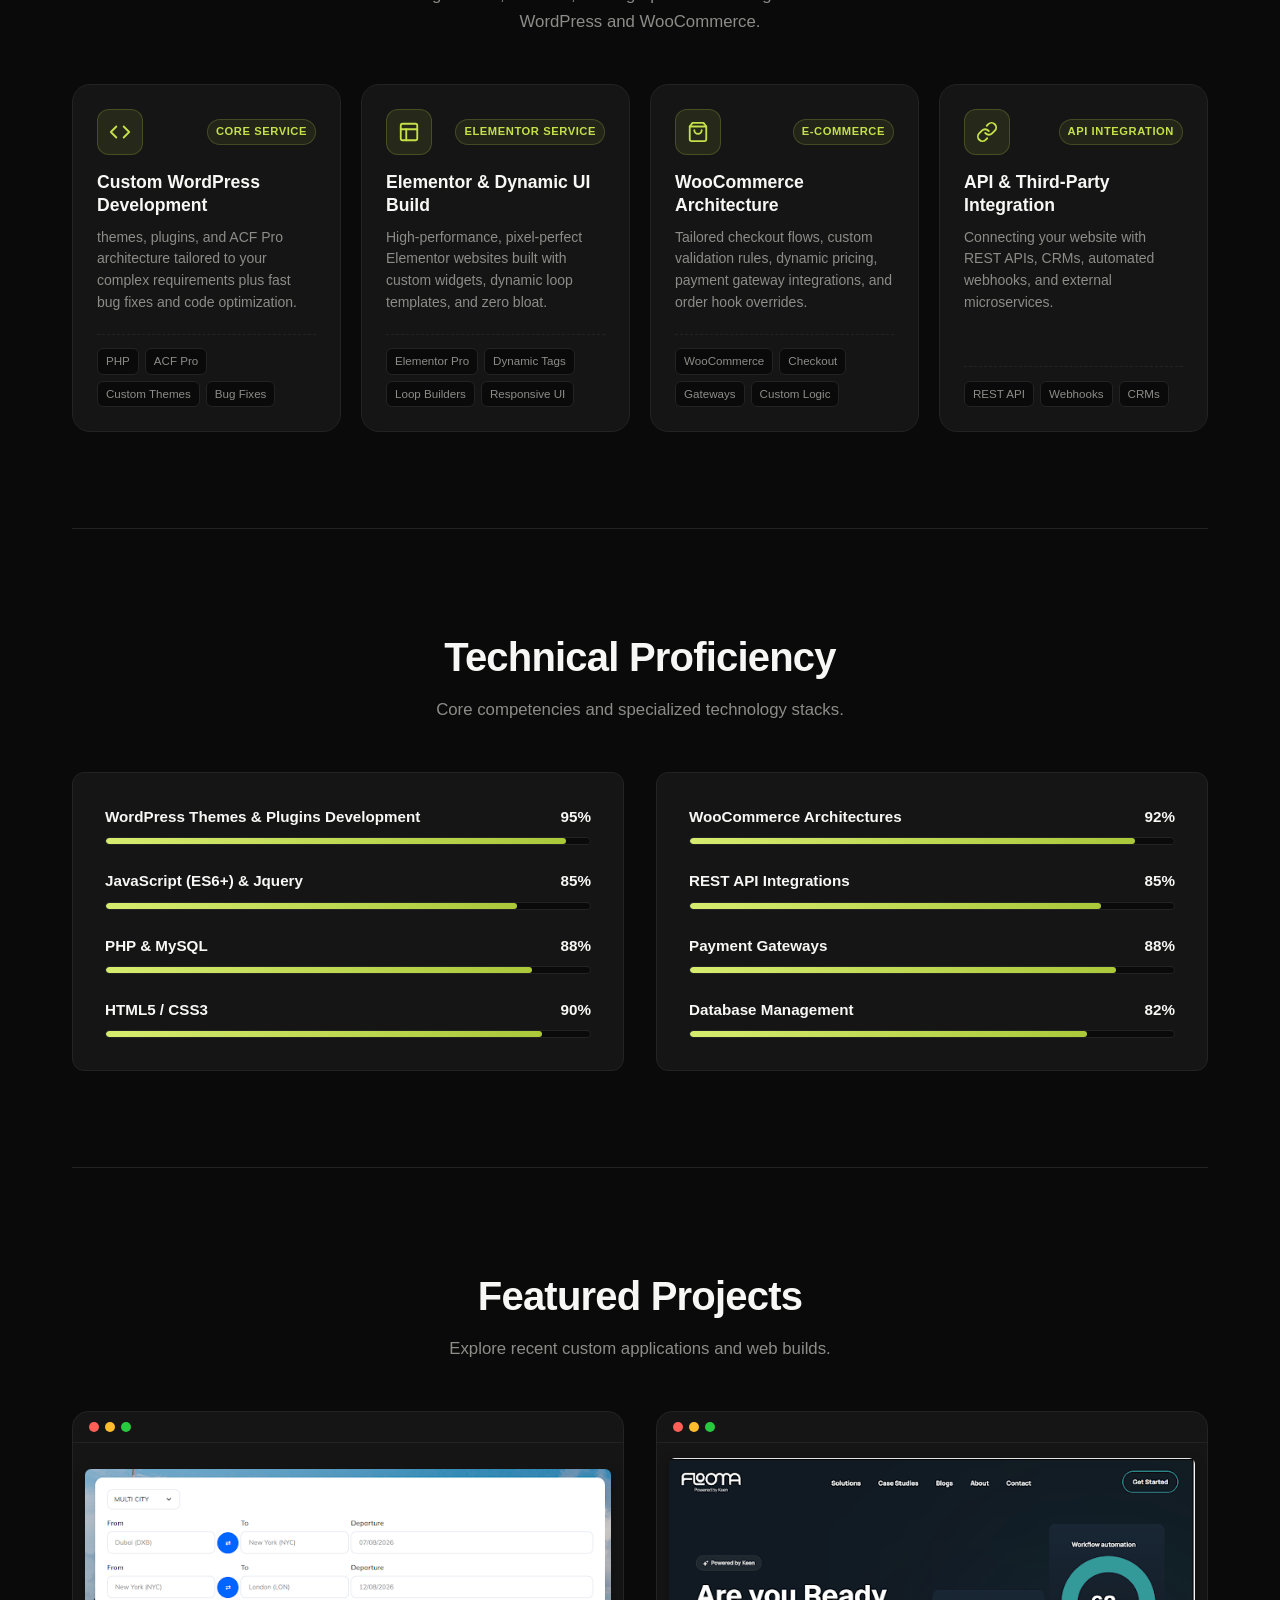
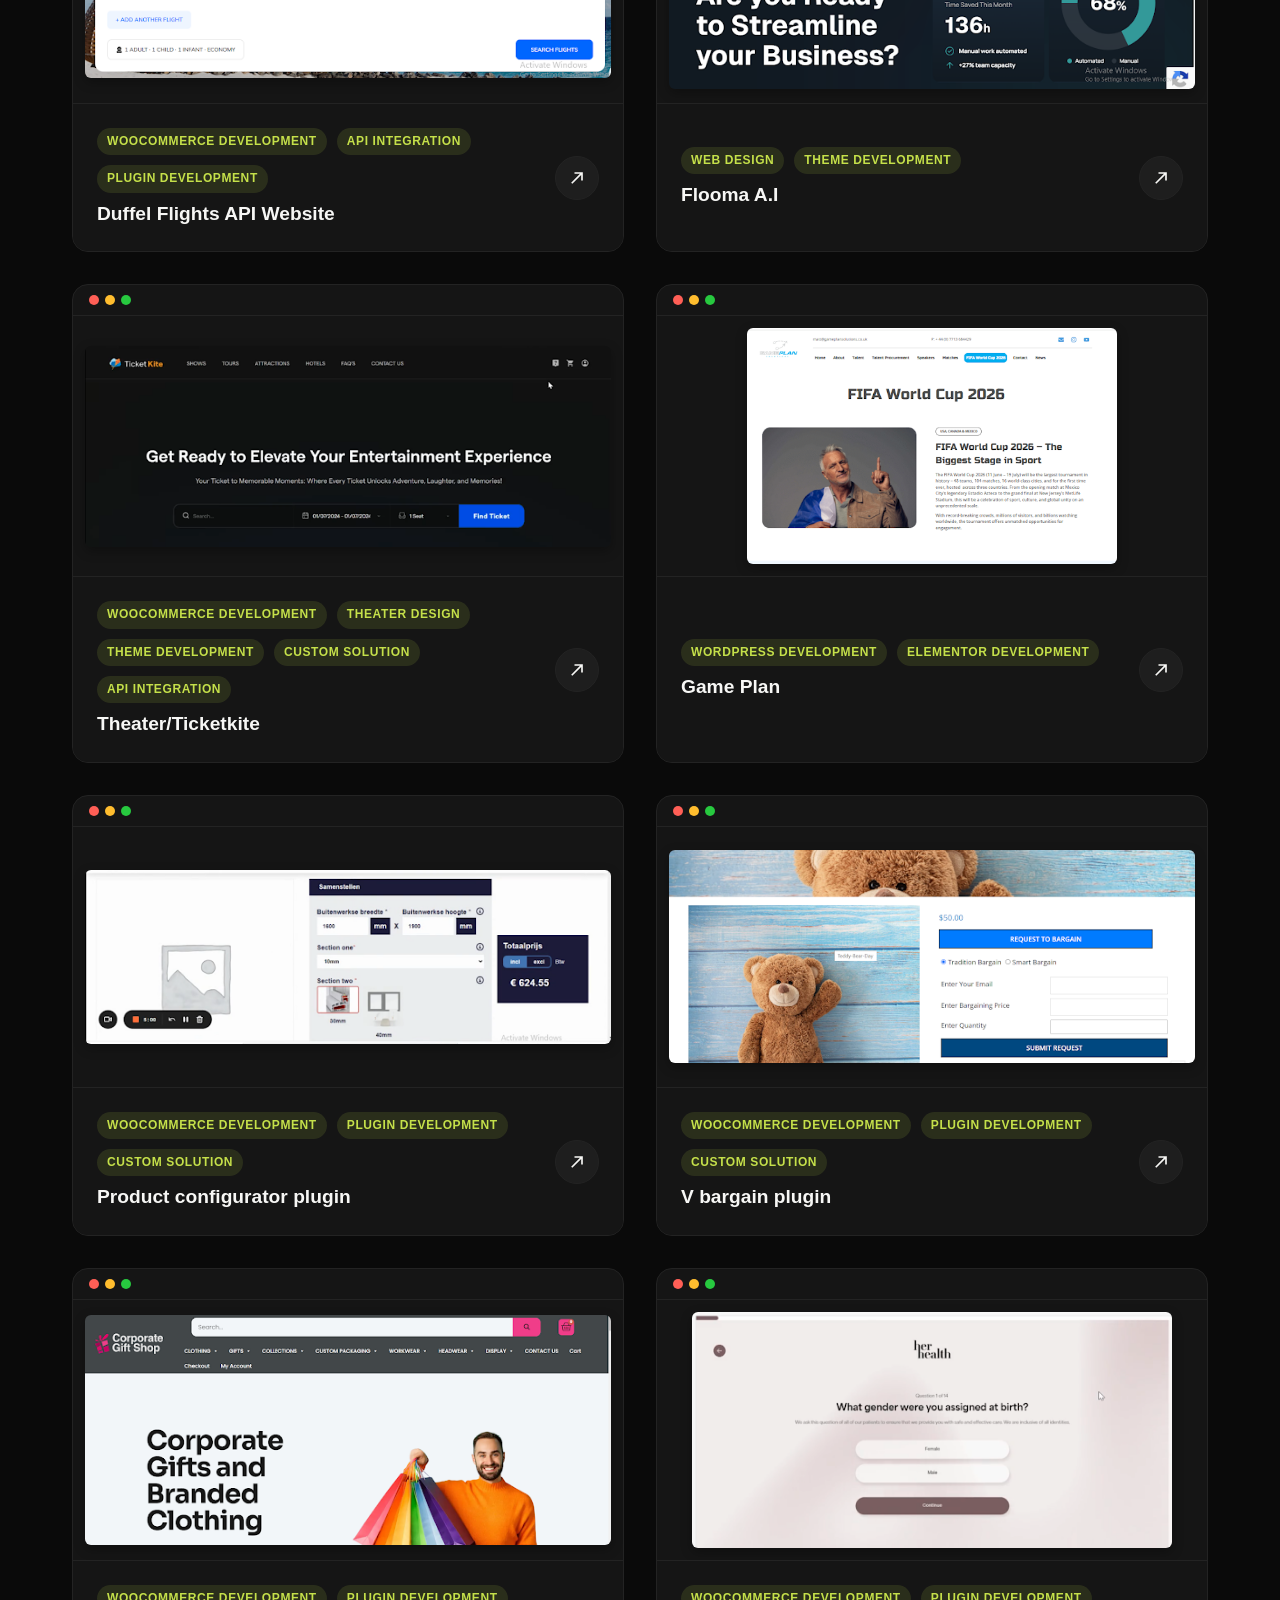
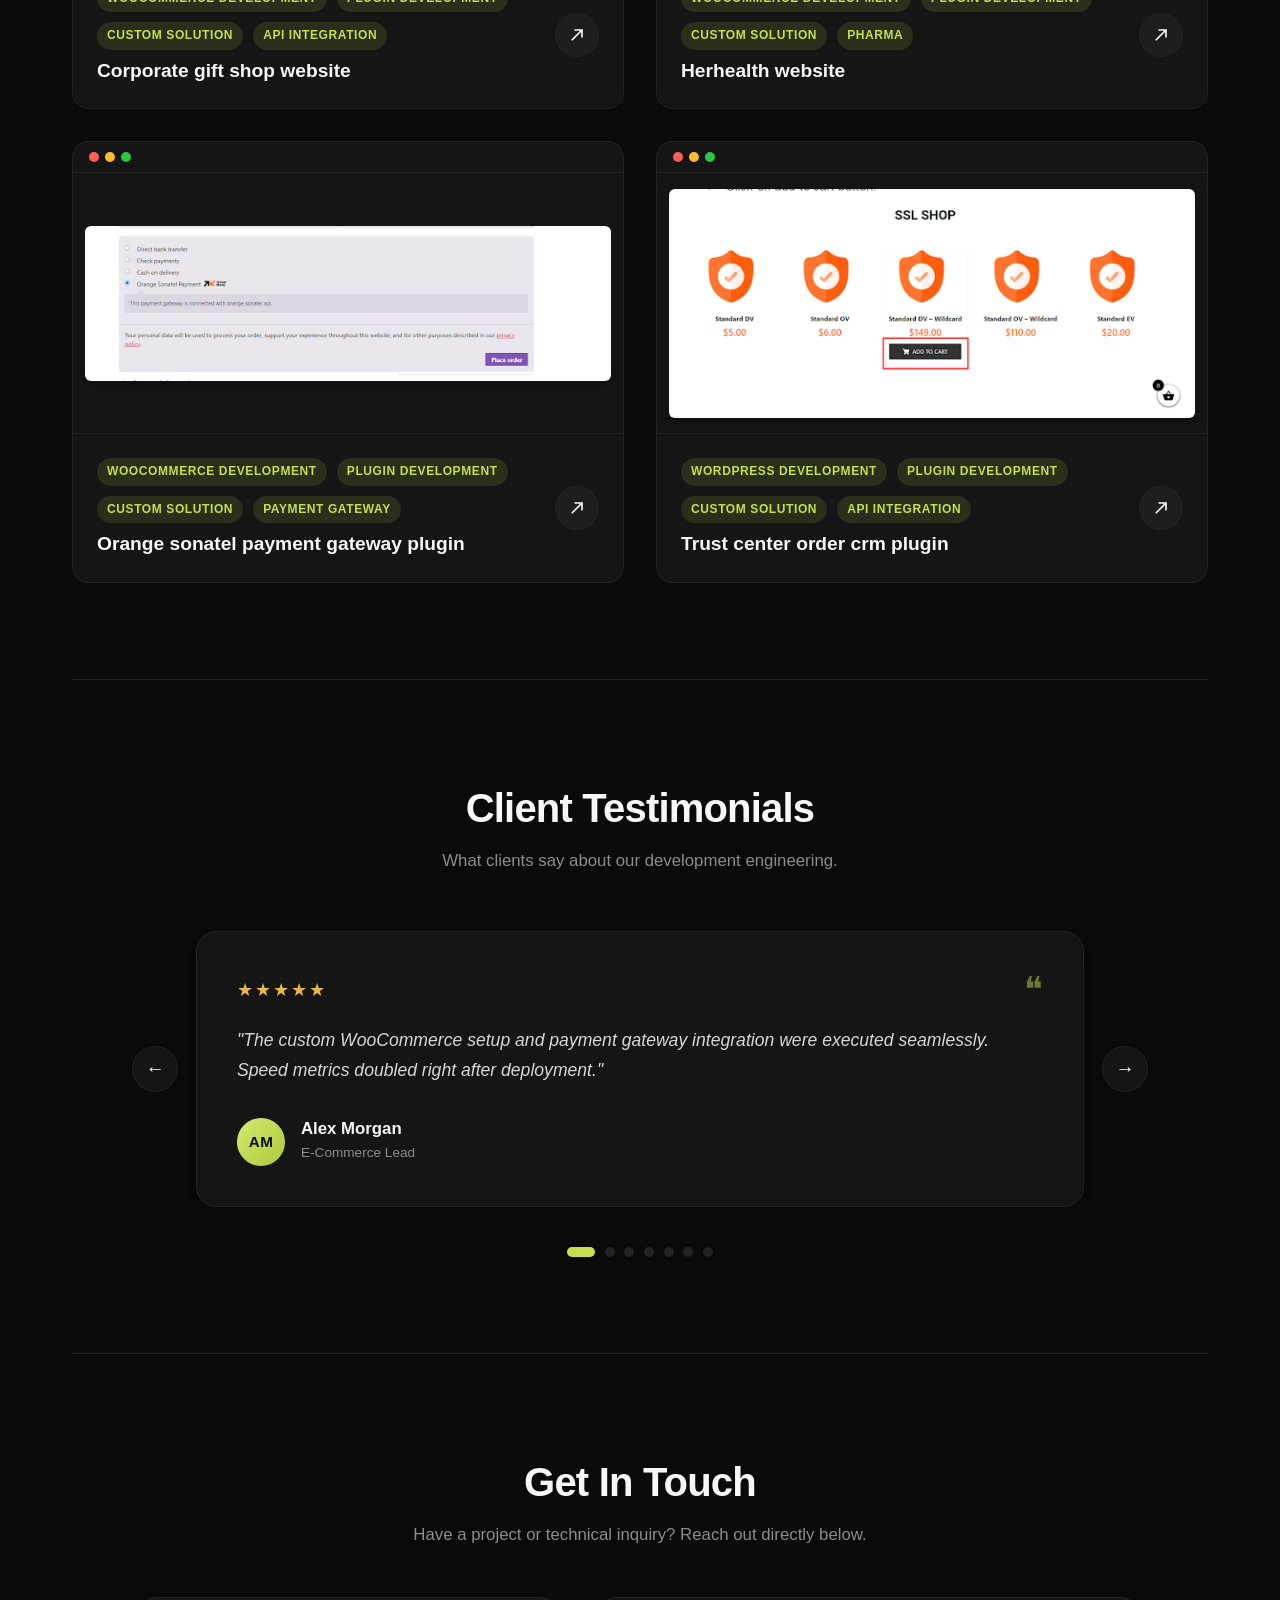
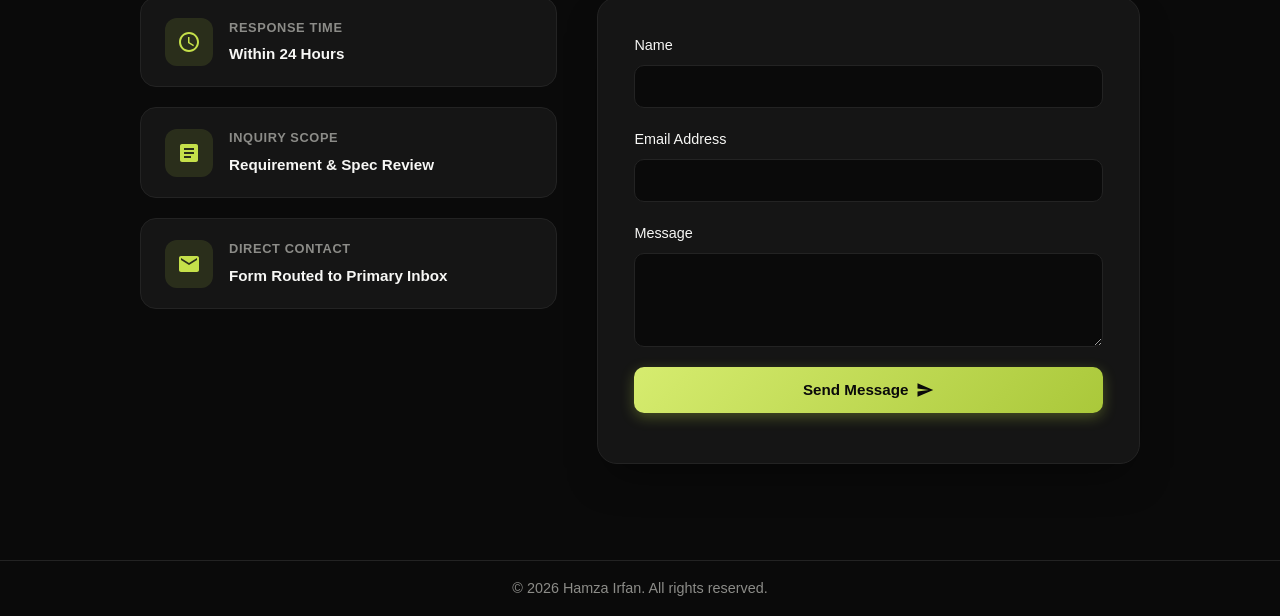
==== commit 4e724f79: "Add files via upload" ====
--- a/index.html
+++ b/index.html
@@ -60,7 +60,7 @@
 <!-- HOMEPAGE LAYOUT -->
 <!-- HERO SECTION WITH ANIMATED FLOATING SHAPES -->
 <div class="hero-wrapper">
-<section class="hero">
+<section class="hero" id="hero">
 <div class="hero-content reveal">
 <h1>
     Building <span class="gradient-text" id="typewriterText">Custom WordPress Sol</span><span class="cursor">&nbsp;</span>
--- a/common-styles.css
+++ b/common-styles.css
@@ -1,7 +1,7 @@
 /* ==========================================================================
 CSS VARIABLES & BASE STYLES
 ========================================================================== */
-:root {
+/*:root {
 --bg-color: #060d10;
 --bg-color-rgb: 6, 13, 16;
 --card-bg: #0f1c21;
@@ -19,7 +19,29 @@
 --star-color: #ffb703;
 --text-secondary: #dce6e8;
 --font-family: 'Inter', -apple-system, BlinkMacSystemFont, "Segoe UI", Roboto, sans-serif;
-}
+}*/
+
+:root {
+--bg-color: #0a0a0a;
+--bg-color-rgb: 10, 10, 10;
+--card-bg: #151515;
+--card-hover: #1e1e1e;
+--text-main: #f7f7f5;
+--text-muted: #8c8c88;
+--accent-color: #c5e04a;
+--accent-color-rgb: 197, 224, 74;
+--accent-color-hover: #aac83a;
+--accent-gradient: linear-gradient(135deg, #d6ec6f 0%, #aac83a 100%);
+--border-color: #232323;
+--accent-text-on: #0a0a0a;
+--whatsapp-color: #25d366;
+--whatsapp-color-rgb: 37, 211, 102;
+--star-color: #e8b84b;
+--text-secondary: #d6d6d2;
+--font-family: 'Inter', -apple-system, BlinkMacSystemFont, "Segoe UI", Roboto, sans-serif;
+}
+
+
 * { box-sizing: border-box; margin: 0; padding: 0; }
 html { scroll-behavior: smooth; }
 body {
@@ -41,10 +63,12 @@
   top: 20px;
   left: 0;
   right: 0;
+  margin: 0 auto;
   display: flex;
   justify-content: center;
   z-index: 1000;
-  padding: 0 16px;
+  /*max-width: 1200px;*/
+  padding: 0 2rem;
 }
 
 .pill-nav {
@@ -277,6 +301,59 @@
   opacity: 1;
   visibility: visible;
 }
+
+
+.nav-link {
+  position: relative;
+  padding-bottom: 4px; /* room for the underline */
+}
+
+.nav-link::after {
+  content: '';
+  position: absolute;
+  left: 0;
+  bottom: 0;
+  width: 100%;
+  height: 2px;
+  background: var(--accent-color);
+  transform: scaleX(0);
+  transform-origin: left;
+  transition: transform 0.25s ease;
+}
+
+.nav-link:hover::after,
+.nav-link.active::after {
+  transform: scaleX(1);
+}
+
+.nav-link.active {
+  color: var(--text-main); /* or var(--accent-color) if you want the text itself to pop too */
+}
+
+/* Same treatment for mobile drawer links */
+.drawer-link {
+  position: relative;
+  padding-bottom: 4px;
+}
+
+.drawer-link::after {
+  content: '';
+  position: absolute;
+  left: 0;
+  bottom: 0;
+  width: 100%;
+  height: 2px;
+  background: var(--accent-color);
+  transform: scaleX(0);
+  transform-origin: left;
+  transition: transform 0.25s ease;
+}
+
+.drawer-link:hover::after,
+.drawer-link.active::after {
+  transform: scaleX(1);
+}
+
 
 /* ==========================================================================
 CONTAINERS & SECTIONS
--- a/homepage.css
+++ b/homepage.css
@@ -4,7 +4,7 @@
 .hero-wrapper {
 position: relative;
 overflow: hidden;
-background: radial-gradient(circle at 50% 0%, rgba(var(--accent-color-rgb), 0.08) 0%, rgba(var(--bg-color-rgb), 1) 70%);
+/*background: radial-gradient(circle at 50% 0%, rgba(var(--accent-color-rgb), 0.08) 0%, rgba(var(--bg-color-rgb), 1) 70%);*/
 }
 .hero {
 max-width: 1200px;
@@ -774,7 +774,7 @@
 
 /* Browser Mockup Frame Header */
 .browser-header {
-  background: #091317;
+  /*background: #091317;*/
   padding: 10px 16px;
   display: flex;
   align-items: center;
@@ -797,7 +797,7 @@
 .image-viewport {
   width: 100%;
   height: 260px;
-  background: #060d10; /* Matches your body background */
+  /*background: #060d10;*/
   display: flex;
   align-items: center;
   justify-content: center;
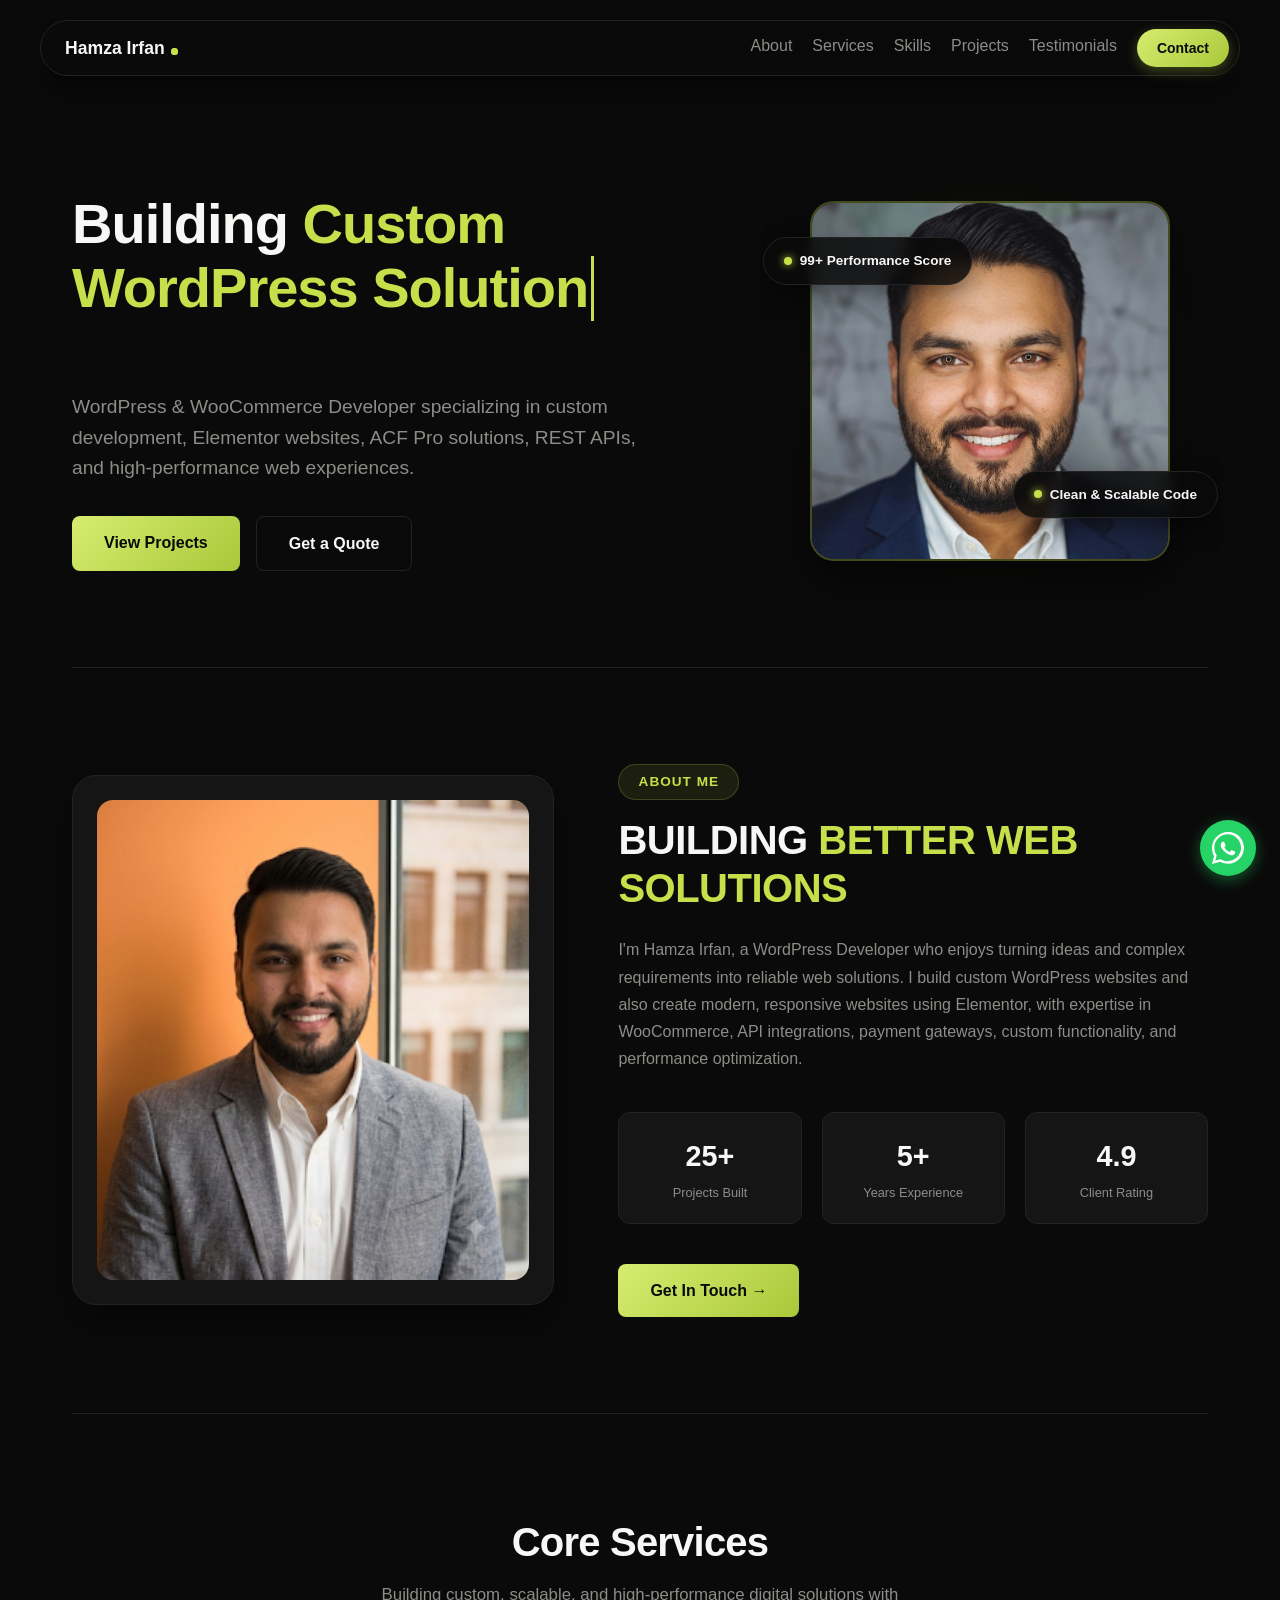
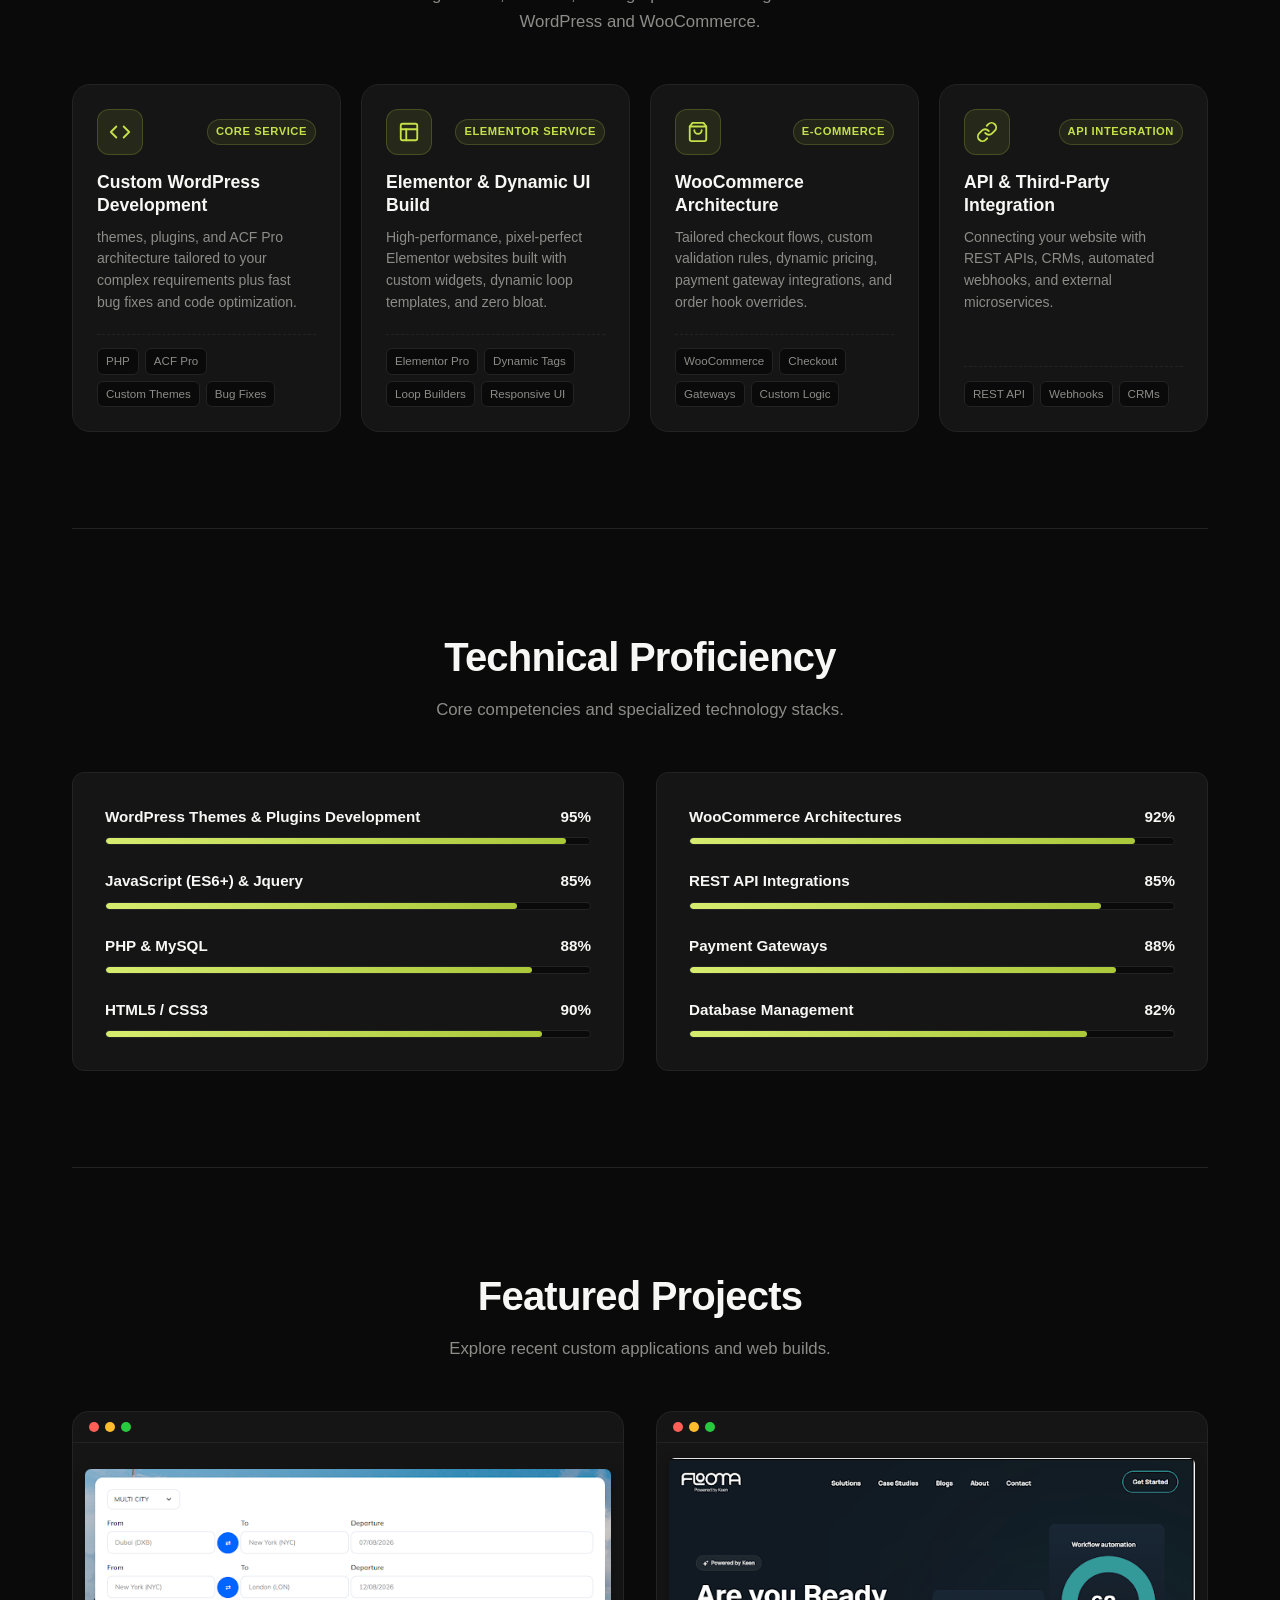
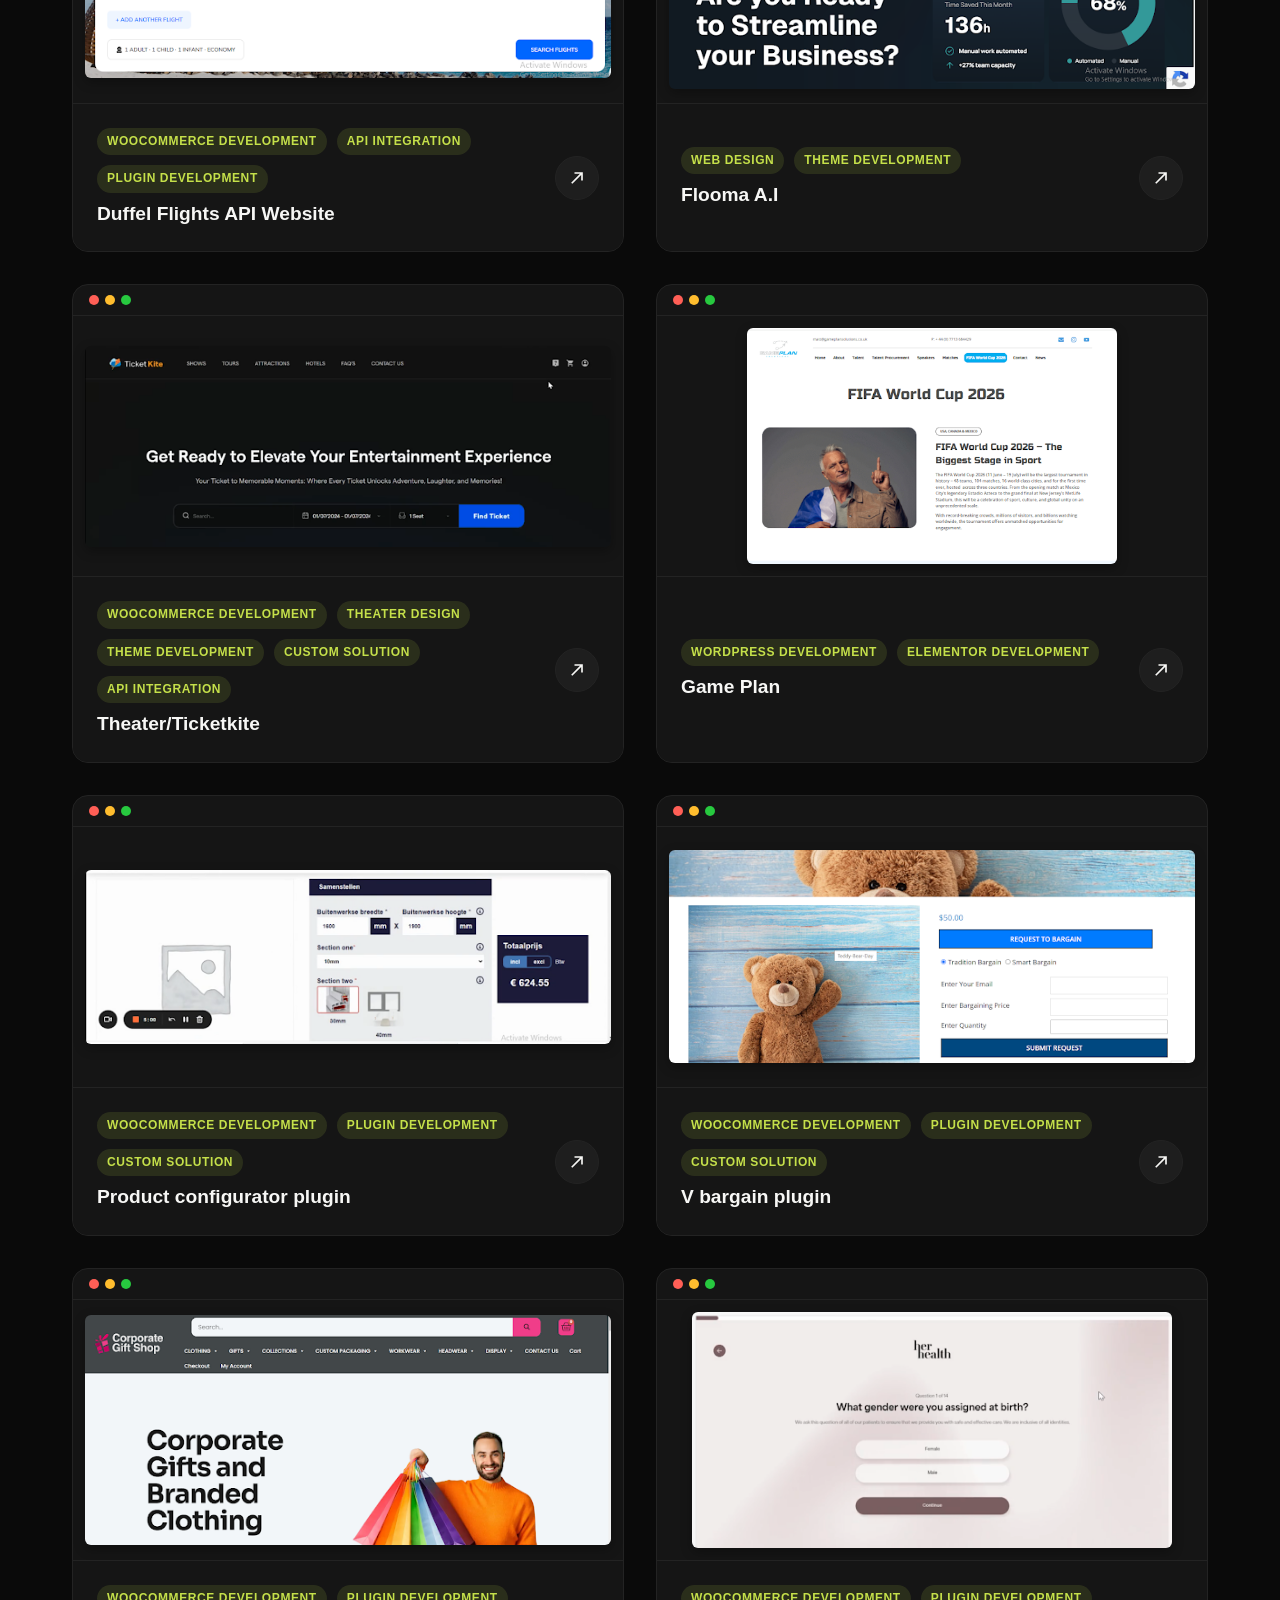
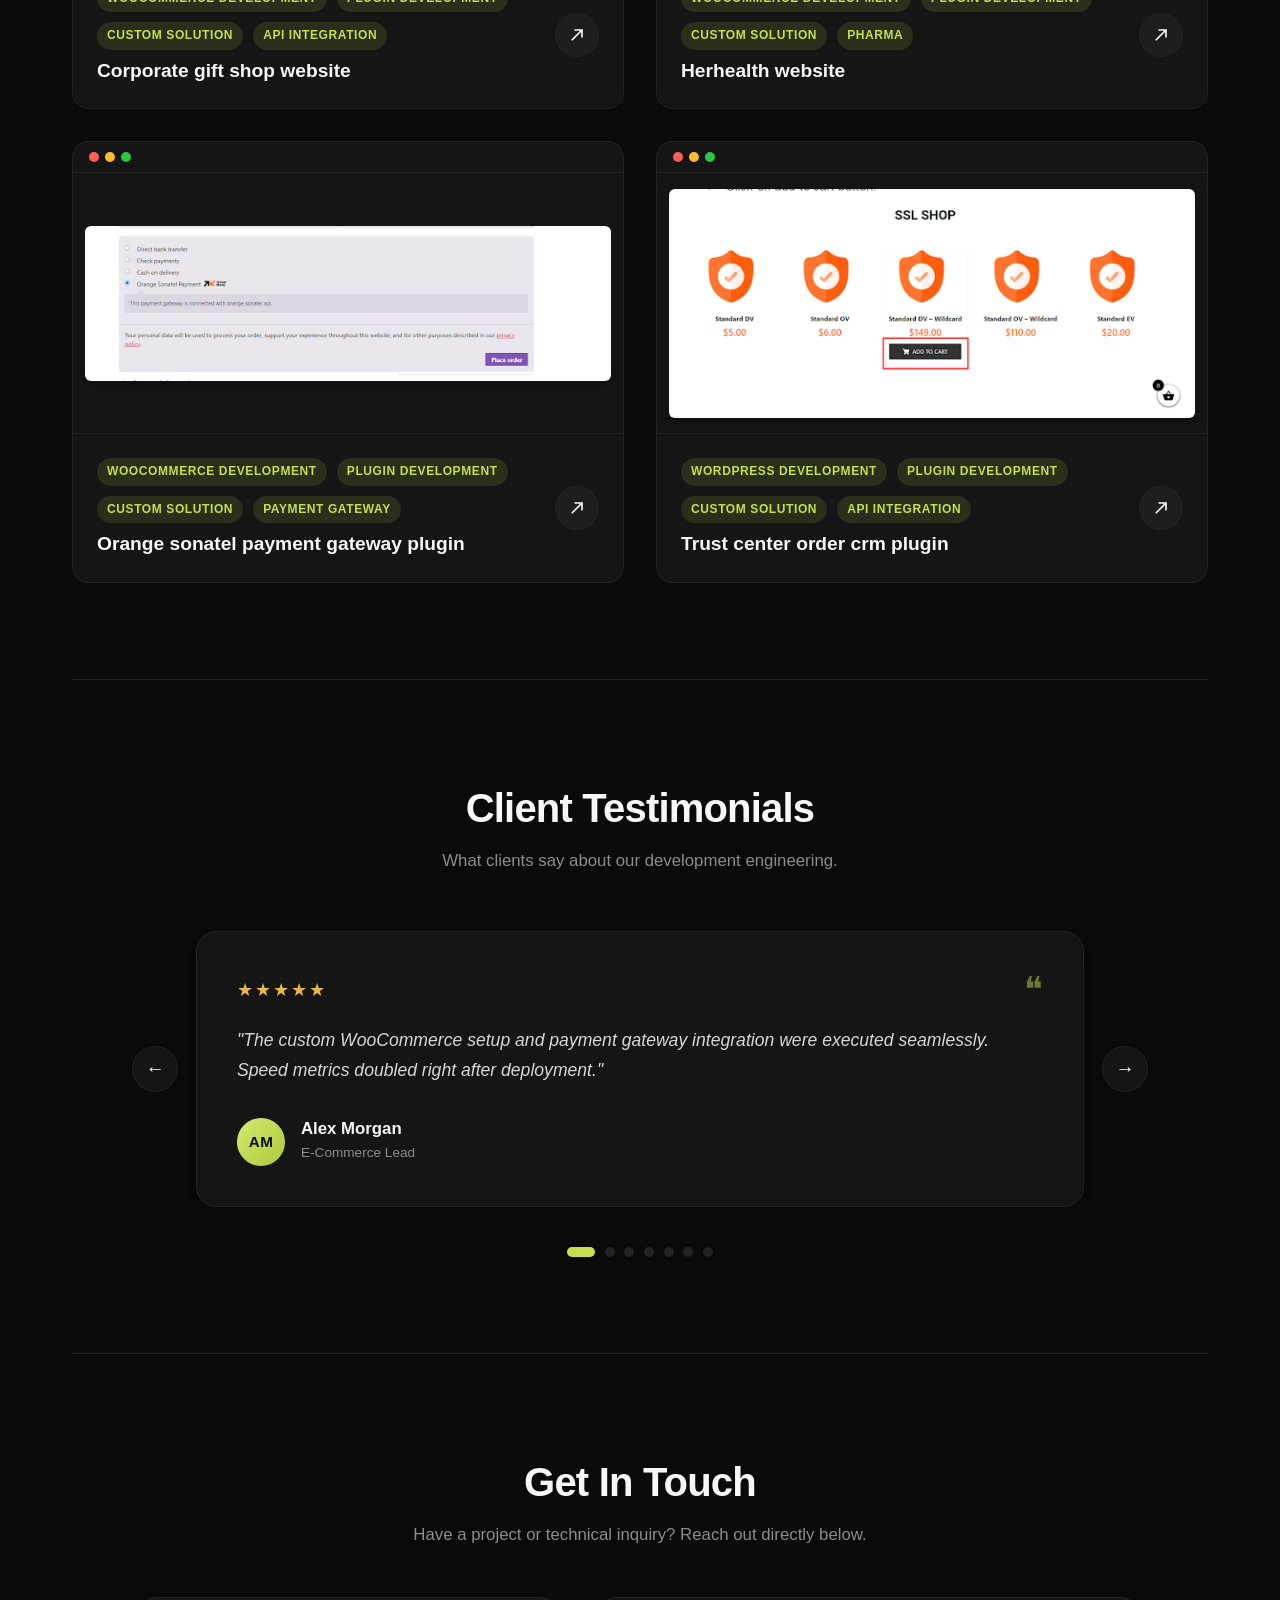
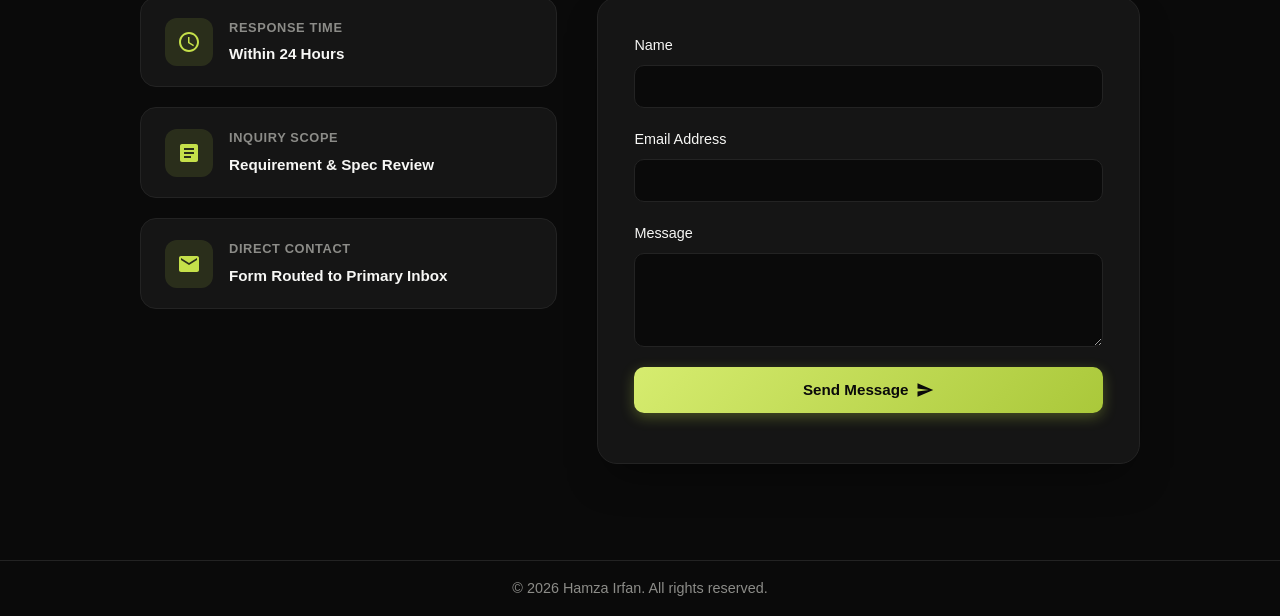
==== commit 7d4bfbef: "Add files via upload" ====
--- a/index.html
+++ b/index.html
@@ -77,7 +77,7 @@
 <span class="dot"></span> 99+ Performance Score
           </div>
 <div class="floating-object float-2">
-<span class="dot" style="background:#818cf8;"></span> Clean & Scalable Code
+<span class="dot"></span> Clean & Scalable Code
           </div>
 <img alt="Developer Portfolio" class="hero-img" src="./index_files/image1786224199.png">
 </div>
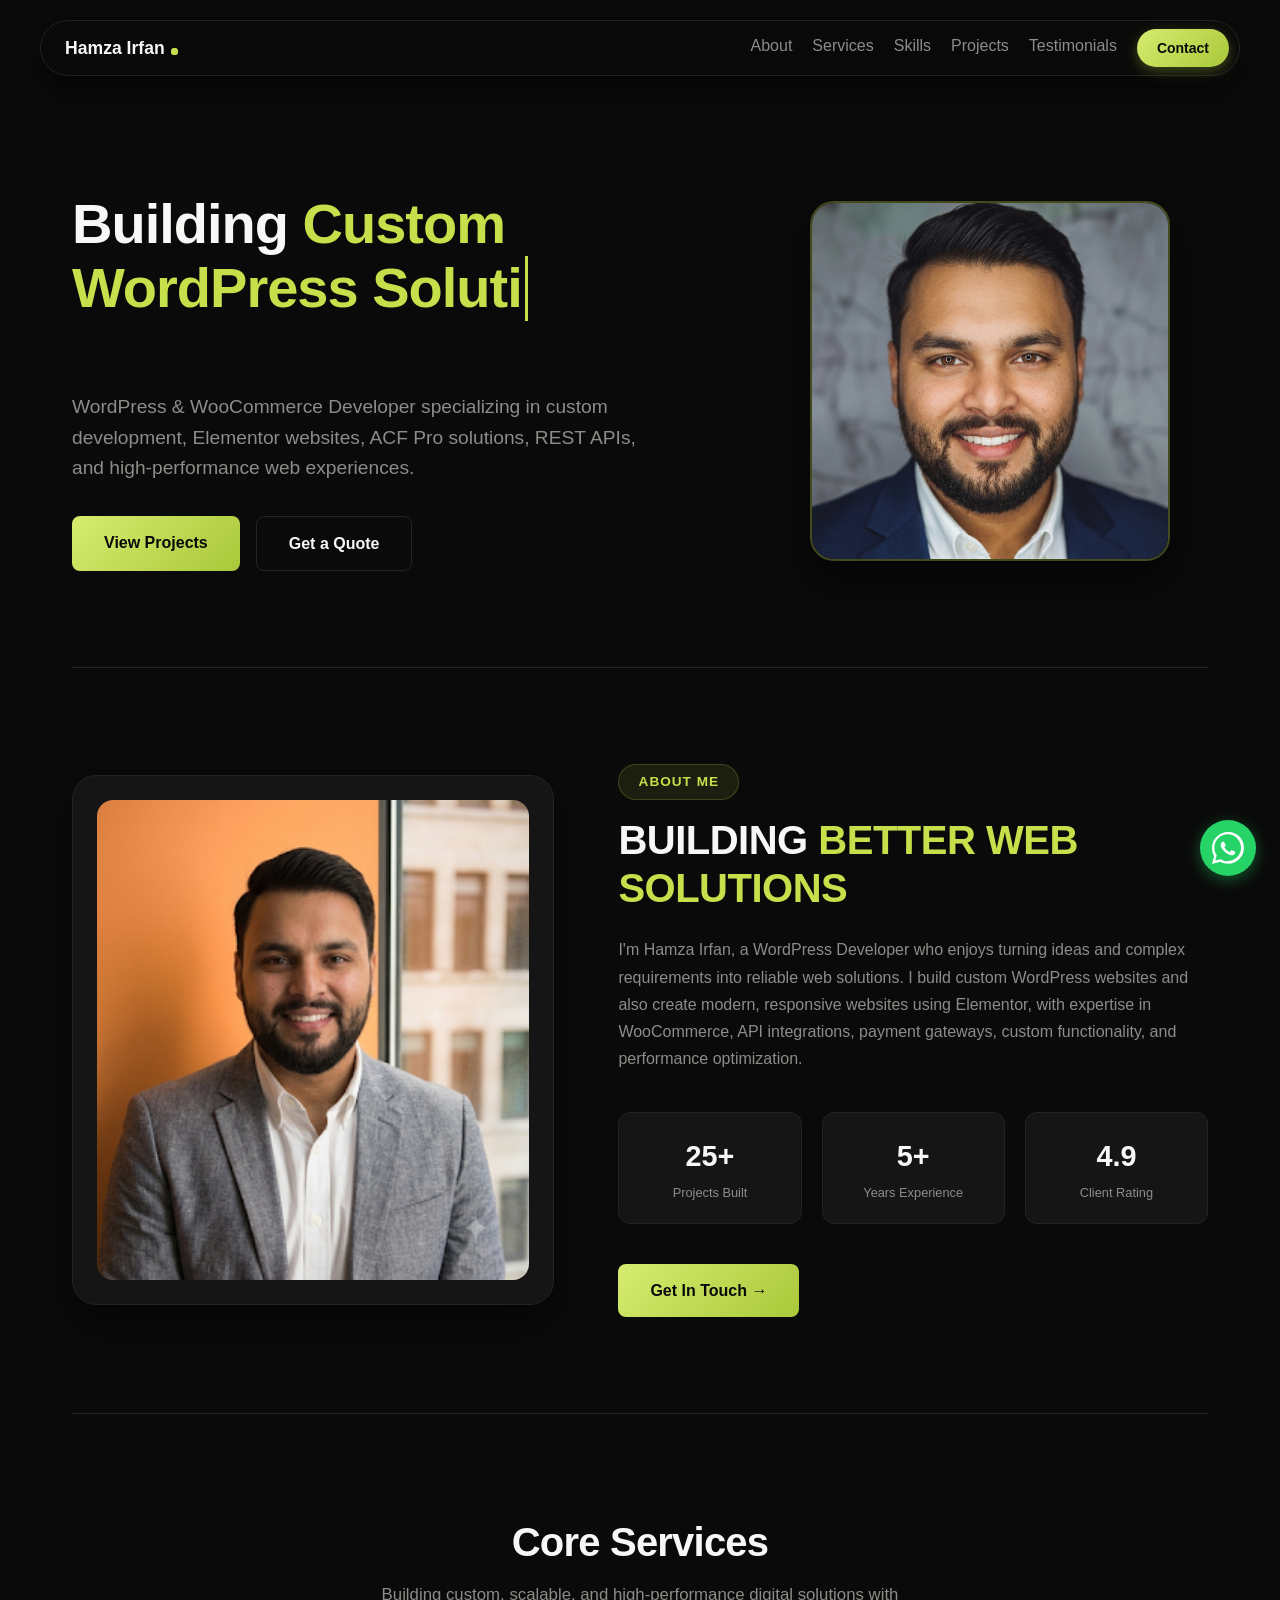
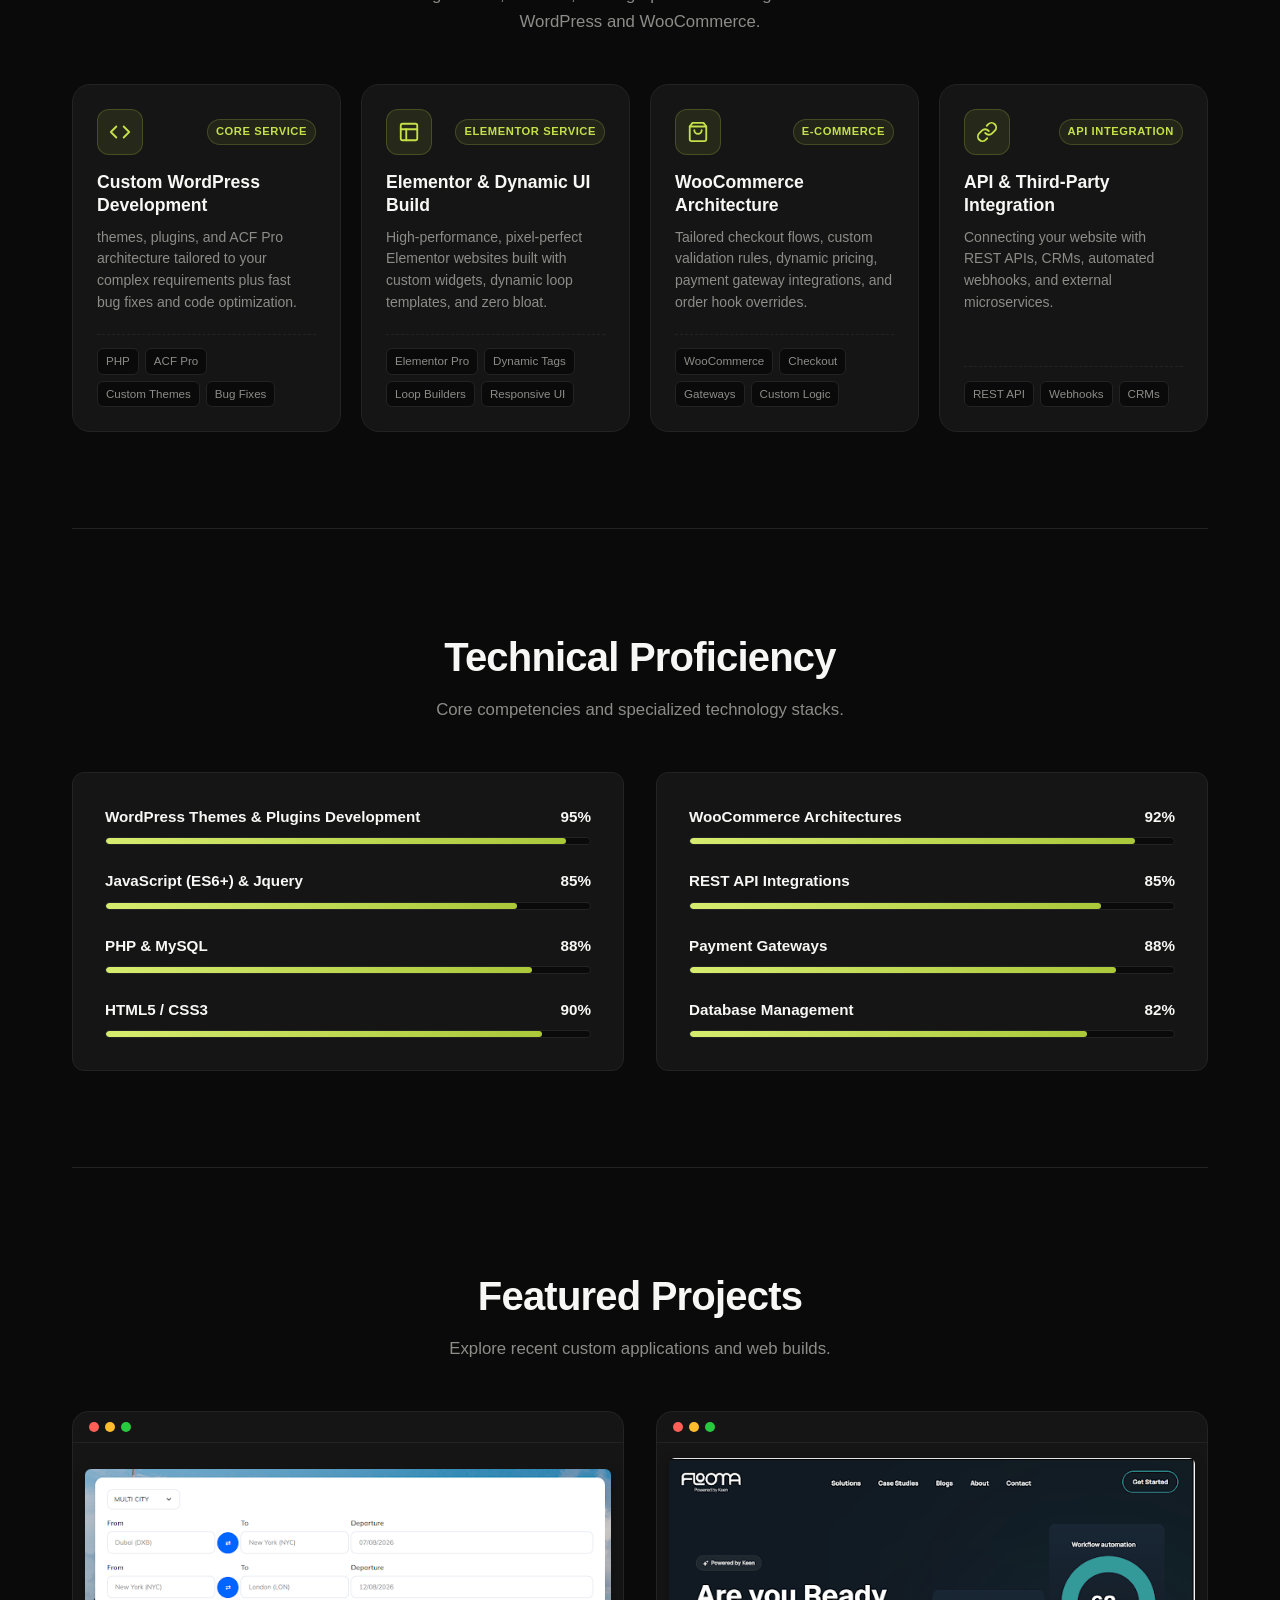
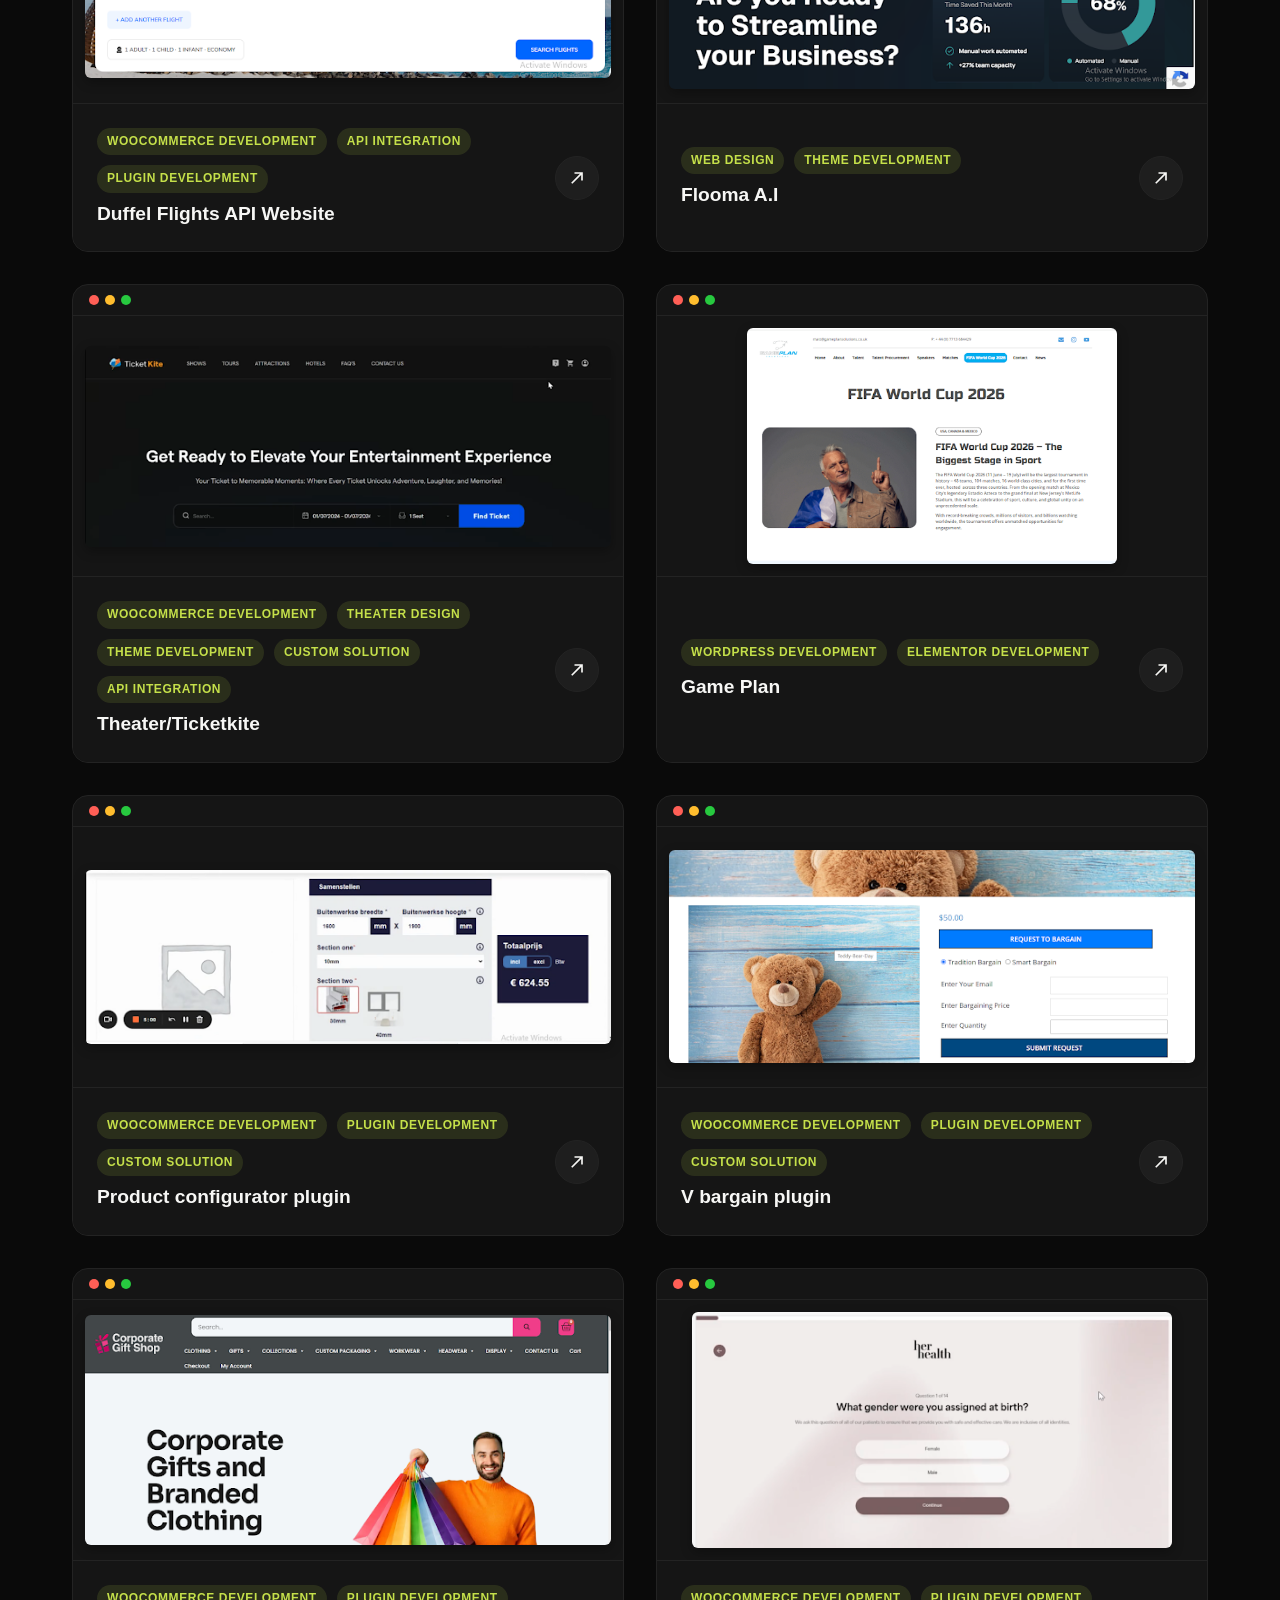
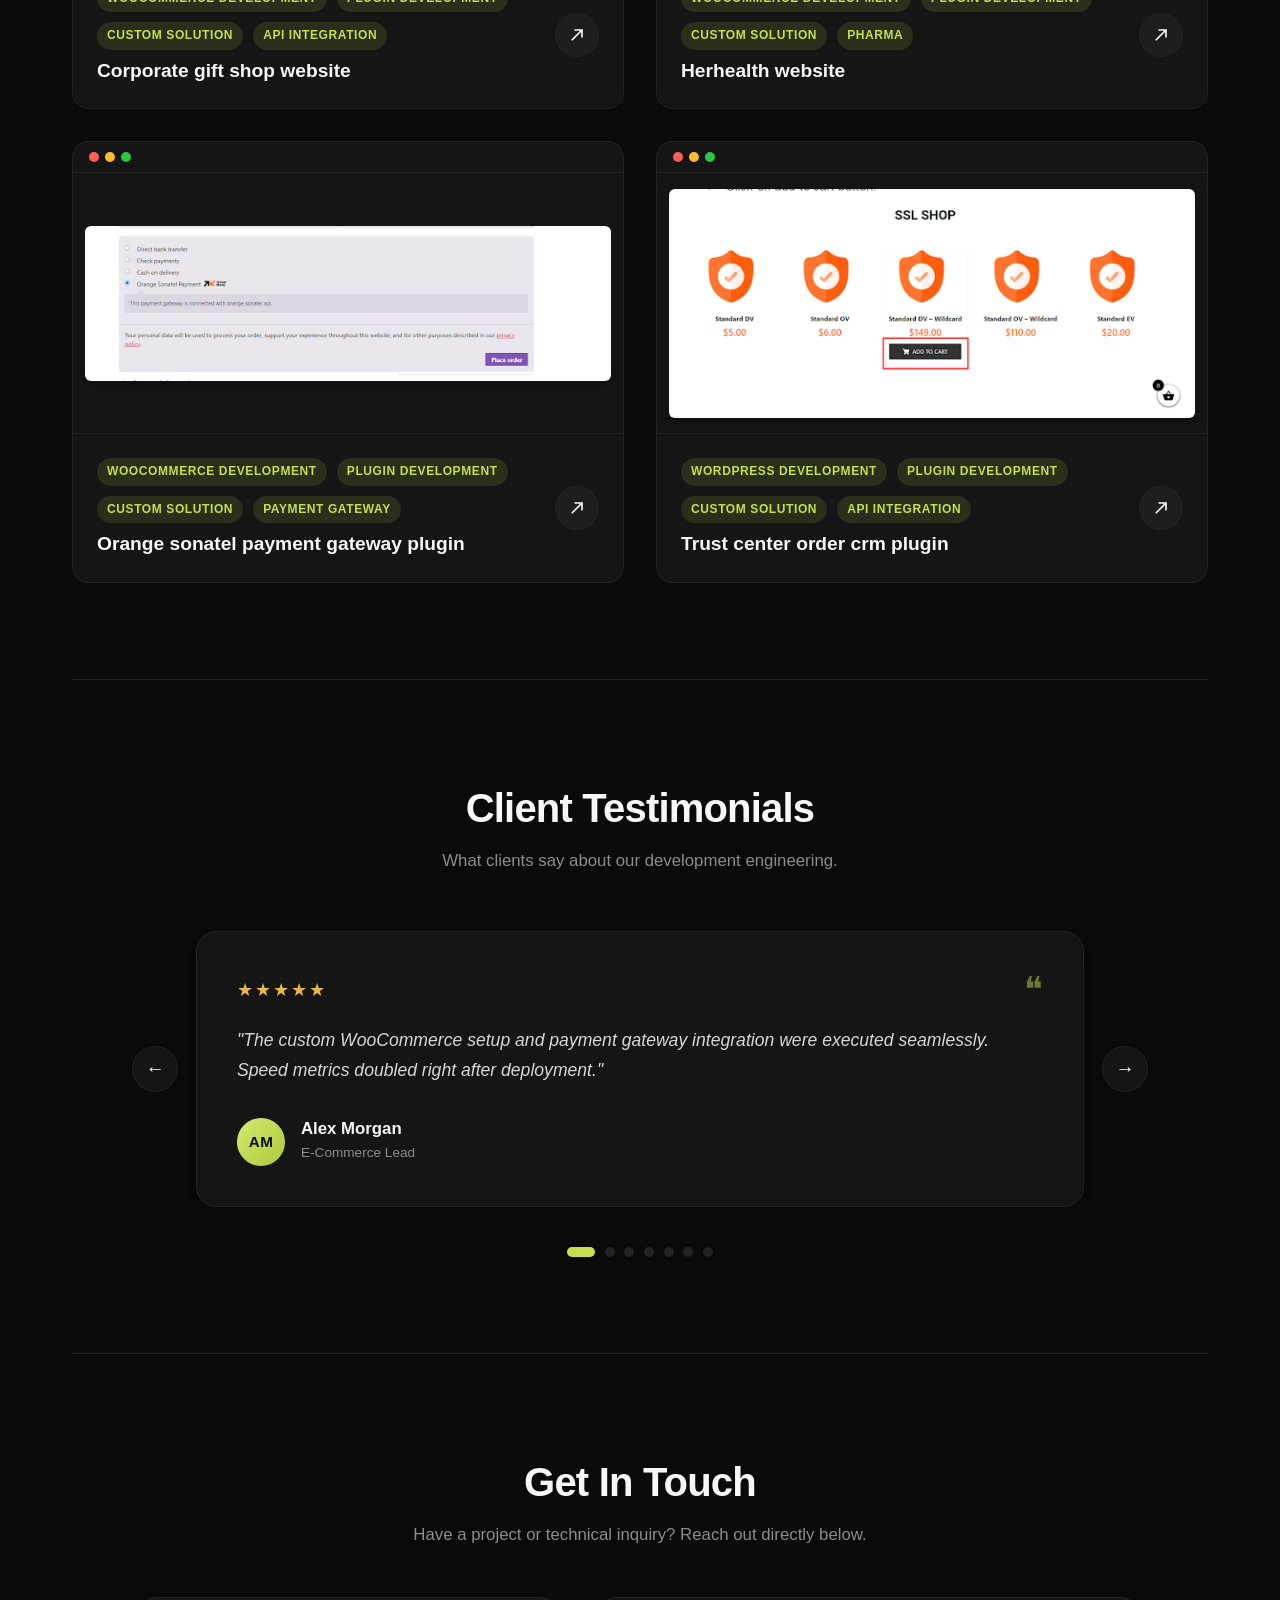
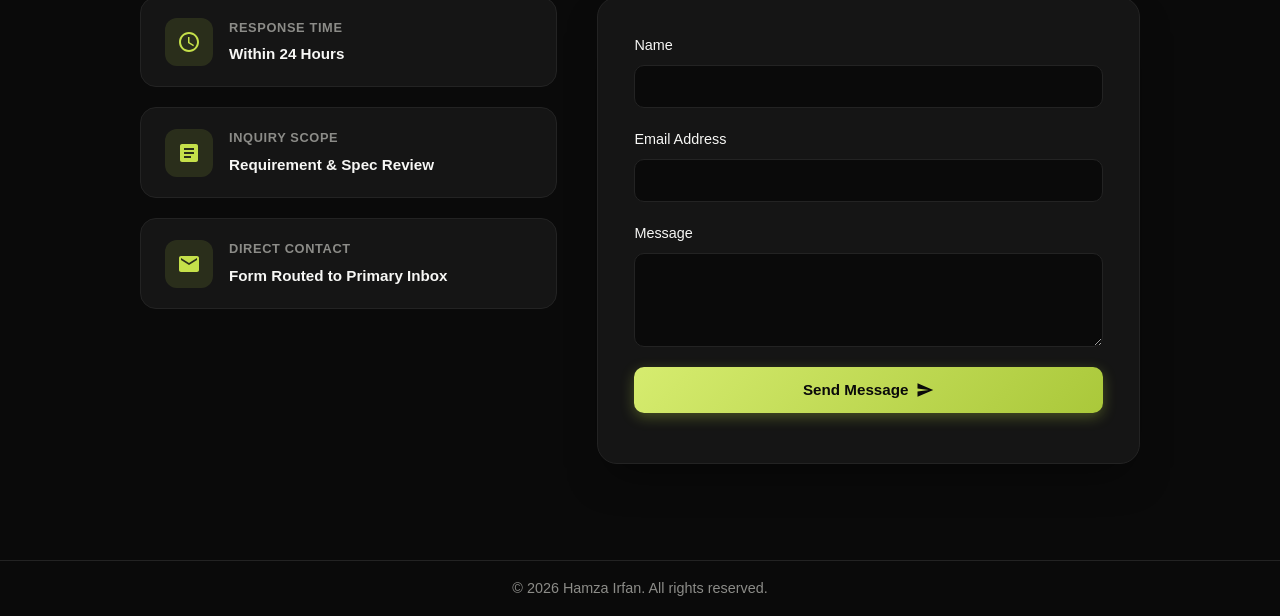
==== commit fa50b009: "Add files via upload" ====
--- a/index.html
+++ b/index.html
@@ -72,13 +72,13 @@
 </div>
 </div>
 <div class="hero-image-container reveal">
-<div class="glow-orb"></div>
+<!-- <div class="glow-orb"></div>
 <div class="floating-object float-1">
 <span class="dot"></span> 99+ Performance Score
           </div>
 <div class="floating-object float-2">
 <span class="dot"></span> Clean & Scalable Code
-          </div>
+          </div> -->
 <img alt="Developer Portfolio" class="hero-img" src="./index_files/image1786224199.png">
 </div>
 </section>
